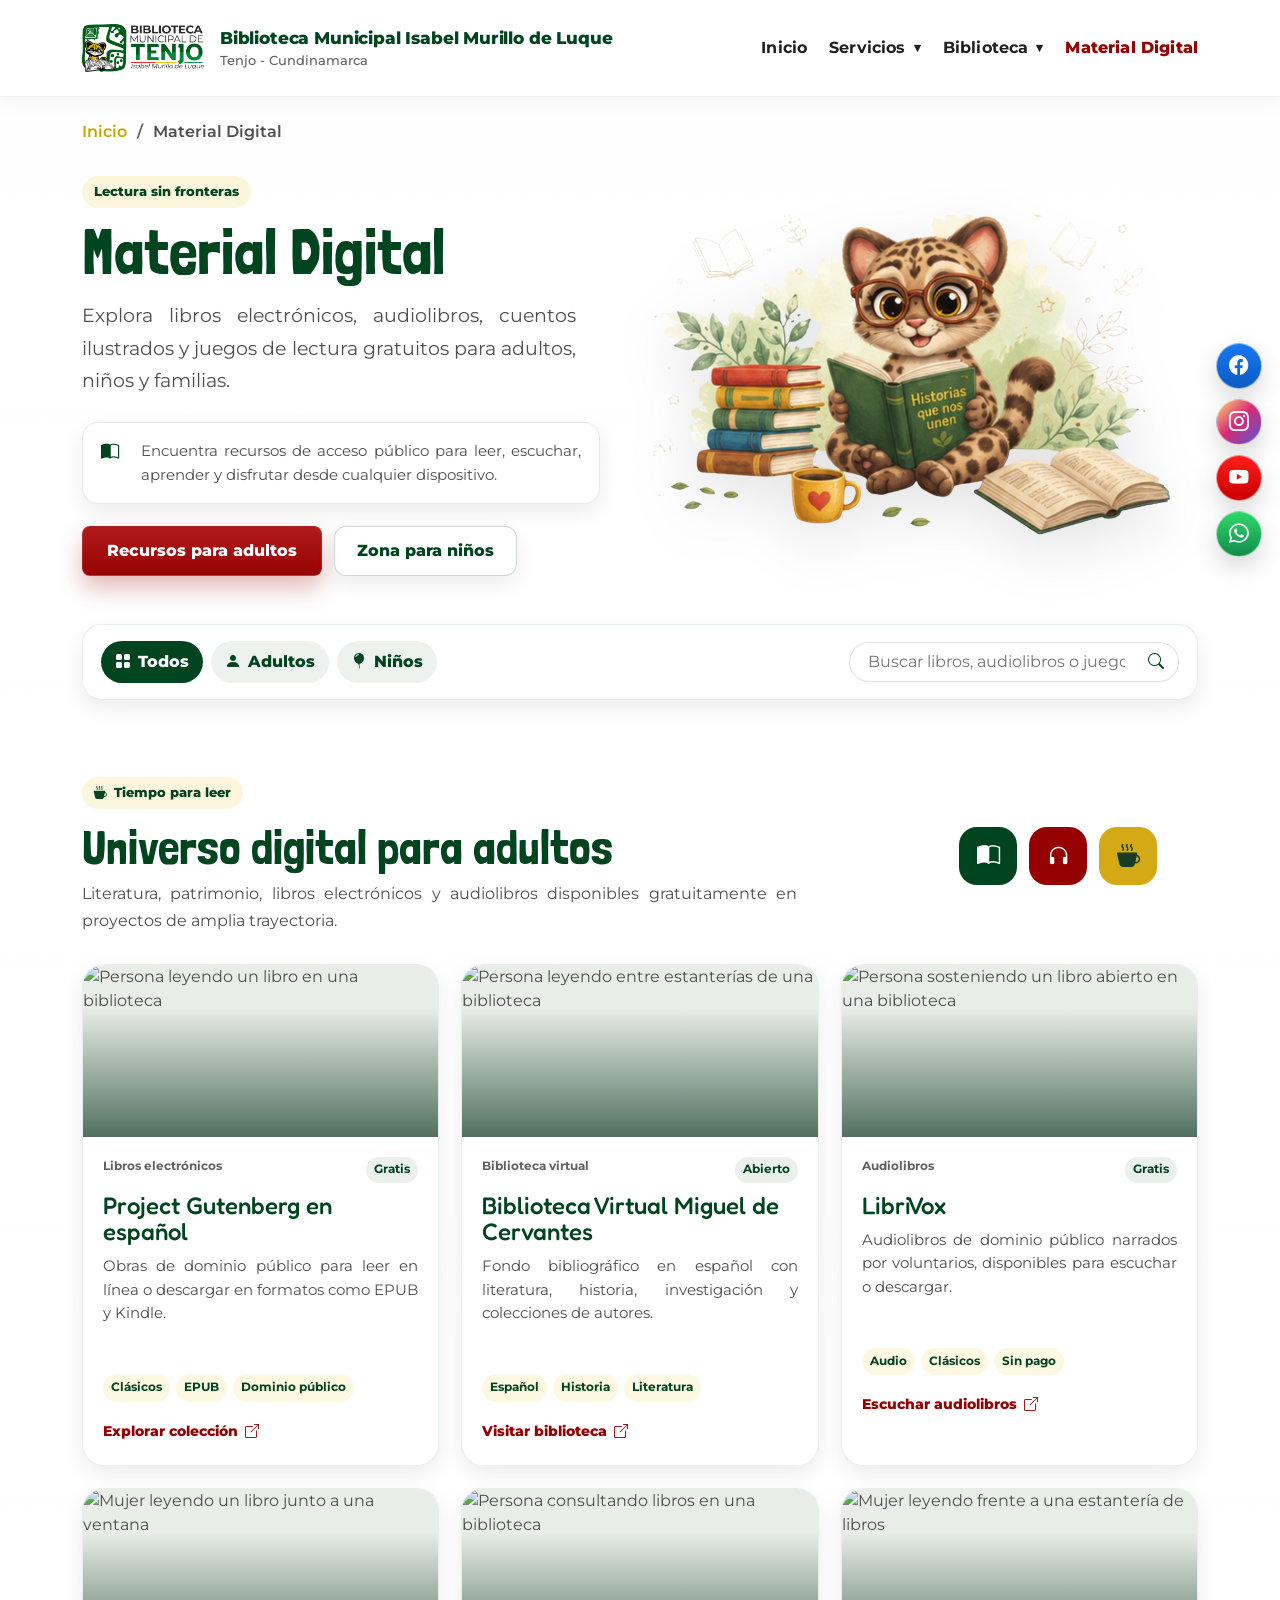
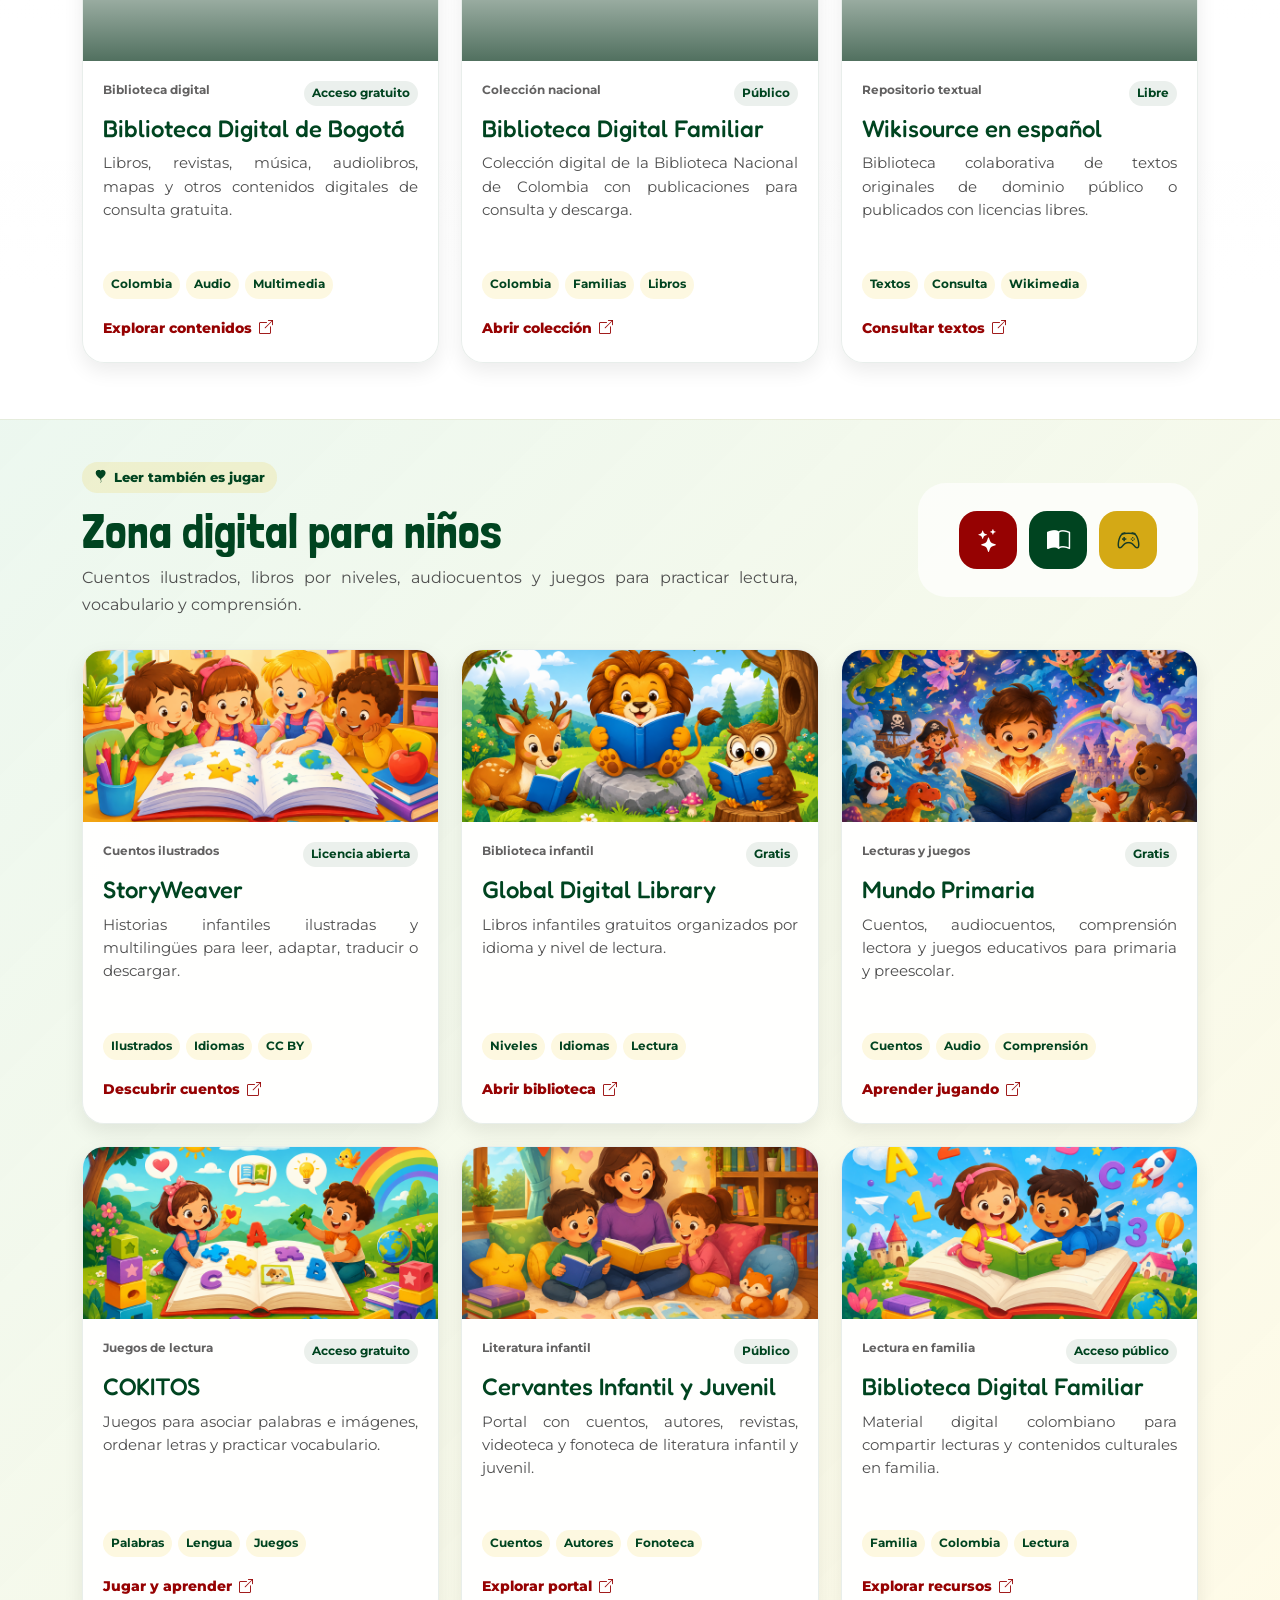
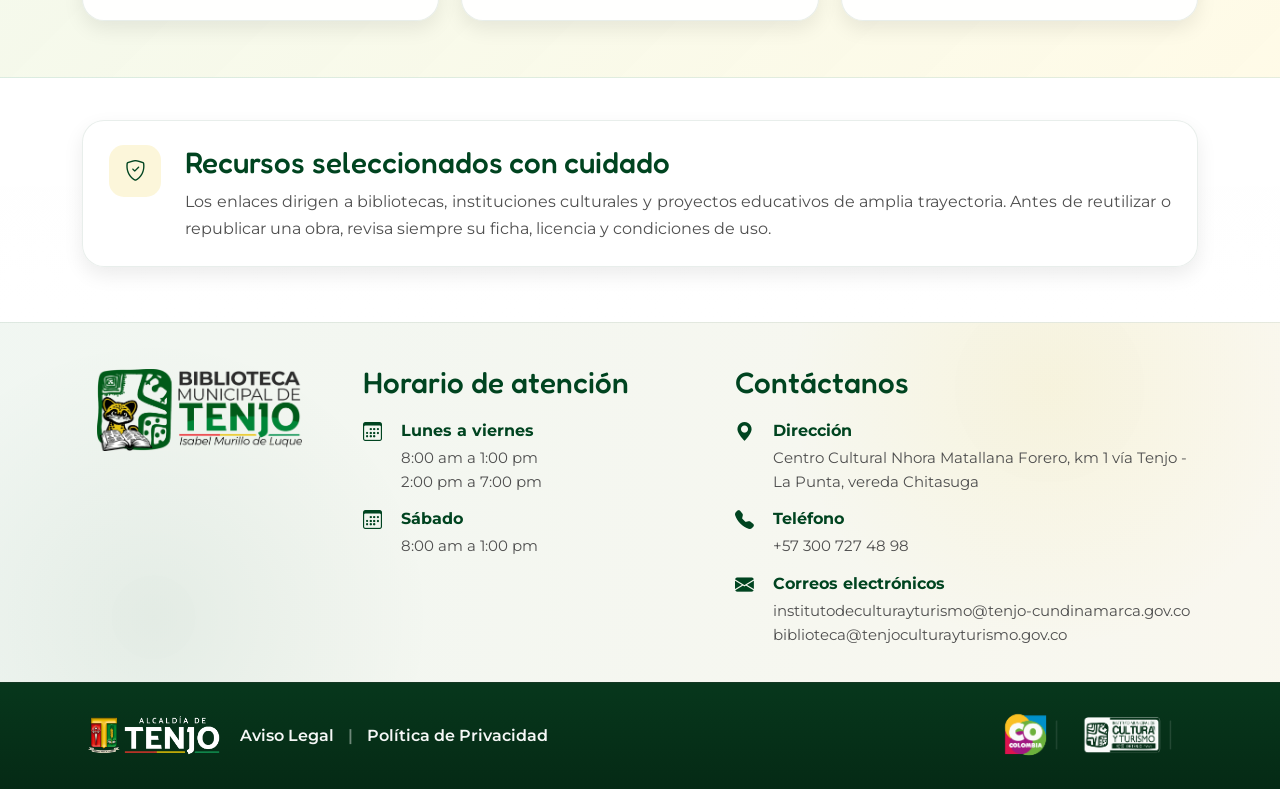
==== public/material-digital.html @ 783b3d20 "Primera version Biblioteca Tenjo" ====
<!DOCTYPE html>
<html lang="es">
<head>
  <meta charset="UTF-8">
  <meta name="viewport" content="width=device-width, initial-scale=1.0">
  <title>Material Digital | Biblioteca Pública Municipal</title>

  <link href="https://cdn.jsdelivr.net/npm/bootstrap@5.3.3/dist/css/bootstrap.min.css" rel="stylesheet">
  <link href="https://cdn.jsdelivr.net/npm/bootstrap-icons@1.11.3/font/bootstrap-icons.min.css" rel="stylesheet">

  <link rel="preconnect" href="https://fonts.googleapis.com">
  <link rel="preconnect" href="https://fonts.gstatic.com" crossorigin>
  <link href="https://fonts.googleapis.com/css2?family=Montserrat:wght@300;400;500;600;700;800&family=Fredoka:wght@400;500;600;700&family=Londrina+Solid:wght@300;400;900&display=swap" rel="stylesheet">

  <link href="assets/css/styles.css" rel="stylesheet">
  <link href="assets/css/material-digital.css" rel="stylesheet">
</head>

<body>

  <header class="header fixed-top">
    <div class="container nav-wrapper">

      <div class="logo">
        <img src="assets/img/logobiblio.png" alt="Biblioteca">

        <div class="logo-text">
          <strong>Biblioteca Municipal Isabel Murillo de Luque</strong>
          <span>Tenjo - Cundinamarca</span>
        </div>
      </div>

      <div class="menu-toggle" id="menu-toggle" aria-label="Abrir menú" role="button" tabindex="0">
        <span></span><span></span><span></span>
      </div>

      <nav class="nav-menu" id="nav-menu">
        <a href="index.html">Inicio</a>

        <div class="nav-item-dropdown">
          <button class="nav-dropdown-toggle" type="button" aria-expanded="false">
            Servicios <span class="nav-caret">▾</span>
          </button>

          <div class="nav-submenu">
            <a href="servicios.html">Servicios Básicos</a>
            <a href="actividades-transversales.html">Actividades Transversales</a>
            <a href="programas.html">Programas Bibliotecarios</a>
            <a href="eventos.html">Eventos</a>
            <a href="coworking.html">Solicitud Espacios</a>
            <a href="pqrs.html">PQRSDF</a>
          </div>
        </div>

        <div class="nav-item-dropdown">
          <button class="nav-dropdown-toggle" type="button" aria-expanded="false">
            Biblioteca <span class="nav-caret">▾</span>
          </button>

          <div class="nav-submenu">
            <a href="sedes.html">Sedes</a>
            <a href="documentacion.html">Documentación Pública</a>
            <a href="equipo.html">Equipo</a>
            <a href="contacto.html">Contacto</a>
          </div>
        </div>

        <a href="material-digital.html" class="active" aria-current="page">
          Material Digital
        </a>
      </nav>

    </div>
  </header>

  <aside class="social-floating" aria-label="Redes sociales de la Biblioteca">
    <a href="#" class="social-floating-link social-facebook" aria-label="Facebook"><i class="bi bi-facebook"></i></a>
    <a href="#" class="social-floating-link social-instagram" aria-label="Instagram"><i class="bi bi-instagram"></i></a>
    <a href="#" class="social-floating-link social-youtube" aria-label="YouTube"><i class="bi bi-youtube"></i></a>
    <a href="#" class="social-floating-link social-whatsapp" aria-label="WhatsApp"><i class="bi bi-whatsapp"></i></a>
  </aside>

  <main class="material-digital-page">

    <section class="material-hero">
      <div class="container">

        <div class="material-topbar">
          <div class="breadcrumb-custom">
            <a href="index.html">Inicio</a>
            <span>/</span>
            <span class="current">Material Digital</span>
          </div>
        </div>

        <div class="material-hero-grid">

          <div class="material-copy">
            <span class="material-kicker">Lectura sin fronteras</span>

            <h1>Material Digital</h1>

            <p>
              Explora libros electrónicos, audiolibros, cuentos ilustrados y
              juegos de lectura gratuitos para adultos, niños y familias.
            </p>

            <div class="material-alert-box">
              <i class="bi bi-book-half" aria-hidden="true"></i>

              <p>
                Encuentra recursos de acceso público para leer, escuchar,
                aprender y disfrutar desde cualquier dispositivo.
              </p>
            </div>

            <div class="material-actions">
              <button
                type="button"
                class="btn btn-main material-jump"
                data-target="adultos"
              >
                Recursos para adultos
              </button>

              <button
                type="button"
                class="btn material-btn-secondary material-jump"
                data-target="ninos"
              >
                Zona para niños
              </button>
            </div>
          </div>

          <div class="material-hero-visual">
            <img
              src="assets/img/activities/tigrilector.png"
              alt="Tigrillo lector explorando material digital"
            >
          </div>

        </div>

      </div>
    </section>

    <section class="material-explorer">
      <div class="container">

        <div class="material-explorer-box">

          <div class="material-tabs" role="tablist" aria-label="Filtrar recursos">
            <button type="button" class="material-tab active" data-filter="todos" aria-selected="true">
              <i class="bi bi-grid-fill"></i> Todos
            </button>

            <button type="button" class="material-tab" data-filter="adultos" aria-selected="false">
              <i class="bi bi-person-fill"></i> Adultos
            </button>

            <button type="button" class="material-tab" data-filter="ninos" aria-selected="false">
              <i class="bi bi-balloon-fill"></i> Niños
            </button>
          </div>

          <form class="material-search" id="materialSearchForm" role="search">
            <input
              type="search"
              id="materialSearchInput"
              placeholder="Buscar libros, audiolibros o juegos..."
              aria-label="Buscar material digital"
              autocomplete="off"
            >

            <button type="submit" aria-label="Buscar">
              <i class="bi bi-search"></i>
            </button>
          </form>

        </div>

      </div>
    </section>

    <section class="audience-section adults-section" id="adultos">
      <div class="container">

        <div class="audience-heading">
          <div>
            <span class="audience-kicker">
              <i class="bi bi-cup-hot-fill"></i> Tiempo para leer
            </span>

            <h2>Universo digital para adultos</h2>

            <p>
              Literatura, patrimonio, libros electrónicos y audiolibros
              disponibles gratuitamente en proyectos de amplia trayectoria.
            </p>
          </div>

          <div class="audience-art adult-art" aria-hidden="true">
            <i class="bi bi-book-half"></i>
            <i class="bi bi-headphones"></i>
            <i class="bi bi-cup-hot-fill"></i>
          </div>
        </div>

        <div class="material-grid">

          <article class="resource-card" data-audience="adultos" data-search="project gutenberg ebooks libros clásicos español epub kindle dominio público">
            <div class="resource-visual resource-photo">
              <img
                src="https://images.unsplash.com/photo-1681927819878-8911f99b4d45?auto=format&fit=crop&w=1200&q=80"
                alt="Persona leyendo un libro en una biblioteca"
                loading="lazy"
              >
              <span class="resource-visual-label">
                <i class="bi bi-book-half" aria-hidden="true"></i>
                eBooks
              </span>
            </div>
            <div class="resource-content">
              <div class="resource-topline"><span>Libros electrónicos</span><strong>Gratis</strong></div>
              <h3>Project Gutenberg en español</h3>
              <p>Obras de dominio público para leer en línea o descargar en formatos como EPUB y Kindle.</p>
              <div class="resource-tags"><span>Clásicos</span><span>EPUB</span><span>Dominio público</span></div>
              <a href="https://www.gutenberg.org/browse/languages/es" target="_blank" rel="noopener noreferrer">
                Explorar colección <i class="bi bi-box-arrow-up-right"></i>
              </a>
            </div>
          </article>

          <article class="resource-card" data-audience="adultos" data-search="cervantes virtual literatura historia ciencias autores español libros">
            <div class="resource-visual resource-photo">
              <img
                src="https://images.unsplash.com/photo-1700553440311-fe1e0cb8d6ee?auto=format&fit=crop&w=1200&q=80"
                alt="Persona leyendo entre estanterías de una biblioteca"
                loading="lazy"
              >
              <span class="resource-visual-label">
                <i class="bi bi-feather" aria-hidden="true"></i>
                Literatura
              </span>
            </div>
            <div class="resource-content">
              <div class="resource-topline"><span>Biblioteca virtual</span><strong>Abierto</strong></div>
              <h3>Biblioteca Virtual Miguel de Cervantes</h3>
              <p>Fondo bibliográfico en español con literatura, historia, investigación y colecciones de autores.</p>
              <div class="resource-tags"><span>Español</span><span>Historia</span><span>Literatura</span></div>
              <a href="https://www.cervantesvirtual.com/" target="_blank" rel="noopener noreferrer">
                Visitar biblioteca <i class="bi bi-box-arrow-up-right"></i>
              </a>
            </div>
          </article>

          <article class="resource-card" data-audience="adultos" data-search="librivox audiolibros español audio dominio público escuchar descargar">
            <div class="resource-visual resource-photo">
              <img
                src="https://images.pexels.com/photos/9158359/pexels-photo-9158359.jpeg?auto=compress&cs=tinysrgb&w=1200"
                alt="Persona sosteniendo un libro abierto en una biblioteca"
                loading="lazy"
              >
              <span class="resource-visual-label">
                <i class="bi bi-headphones" aria-hidden="true"></i>
                Audio
              </span>
            </div>
            <div class="resource-content">
              <div class="resource-topline"><span>Audiolibros</span><strong>Gratis</strong></div>
              <h3>LibriVox</h3>
              <p>Audiolibros de dominio público narrados por voluntarios, disponibles para escuchar o descargar.</p>
              <div class="resource-tags"><span>Audio</span><span>Clásicos</span><span>Sin pago</span></div>
              <a href="https://librivox.org/search?primary_key=5&search_category=language&search_page=1&search_form=get_results" target="_blank" rel="noopener noreferrer">
                Escuchar audiolibros <i class="bi bi-box-arrow-up-right"></i>
              </a>
            </div>
          </article>

          <article class="resource-card" data-audience="adultos" data-search="biblioteca digital bogotá libros audiolibros ebooks revistas mapas música">
            <div class="resource-visual resource-photo">
              <img
                src="https://images.unsplash.com/photo-1725582203184-ea6fe4d9cac4?auto=format&fit=crop&w=1200&q=80"
                alt="Mujer leyendo un libro junto a una ventana"
                loading="lazy"
              >
              <span class="resource-visual-label">
                <i class="bi bi-buildings-fill" aria-hidden="true"></i>
                Colombia
              </span>
            </div>
            <div class="resource-content">
              <div class="resource-topline"><span>Biblioteca digital</span><strong>Acceso gratuito</strong></div>
              <h3>Biblioteca Digital de Bogotá</h3>
              <p>Libros, revistas, música, audiolibros, mapas y otros contenidos digitales de consulta gratuita.</p>
              <div class="resource-tags"><span>Colombia</span><span>Audio</span><span>Multimedia</span></div>
              <a href="https://www.bibliotecadigitaldebogota.gov.co/" target="_blank" rel="noopener noreferrer">
                Explorar contenidos <i class="bi bi-box-arrow-up-right"></i>
              </a>
            </div>
          </article>

          <article class="resource-card" data-audience="adultos" data-search="biblioteca nacional colombia digital familiar patrimonio libros públicos">
            <div class="resource-visual resource-photo">
              <img
                src="https://images.unsplash.com/photo-1676145643395-2491f9727638?auto=format&fit=crop&w=1200&q=80"
                alt="Persona consultando libros en una biblioteca"
                loading="lazy"
              >
              <span class="resource-visual-label">
                <i class="bi bi-map-fill" aria-hidden="true"></i>
                Patrimonio
              </span>
            </div>
            <div class="resource-content">
              <div class="resource-topline"><span>Colección nacional</span><strong>Público</strong></div>
              <h3>Biblioteca Digital Familiar</h3>
              <p>Colección digital de la Biblioteca Nacional de Colombia con publicaciones para consulta y descarga.</p>
              <div class="resource-tags"><span>Colombia</span><span>Familias</span><span>Libros</span></div>
              <a href="https://www.bibliotecanacional.gov.co/es-co/colecciones/biblioteca-digital/bdf" target="_blank" rel="noopener noreferrer">
                Abrir colección <i class="bi bi-box-arrow-up-right"></i>
              </a>
            </div>
          </article>

          <article class="resource-card" data-audience="adultos" data-search="wikisource textos obras originales dominio público licencia libre español">
            <div class="resource-visual resource-photo">
              <img
                src="https://images.unsplash.com/photo-1721918316080-a328a8e2eafd?auto=format&fit=crop&w=1200&q=80"
                alt="Mujer leyendo frente a una estantería de libros"
                loading="lazy"
              >
              <span class="resource-visual-label">
                <i class="bi bi-file-earmark-text-fill" aria-hidden="true"></i>
                Textos libres
              </span>
            </div>
            <div class="resource-content">
              <div class="resource-topline"><span>Repositorio textual</span><strong>Libre</strong></div>
              <h3>Wikisource en español</h3>
              <p>Biblioteca colaborativa de textos originales de dominio público o publicados con licencias libres.</p>
              <div class="resource-tags"><span>Textos</span><span>Consulta</span><span>Wikimedia</span></div>
              <a href="https://es.wikisource.org/wiki/Portada" target="_blank" rel="noopener noreferrer">
                Consultar textos <i class="bi bi-box-arrow-up-right"></i>
              </a>
            </div>
          </article>

        </div>
      </div>
    </section>

    <section class="audience-section kids-section" id="ninos">
      <div class="container">

        <div class="audience-heading kids-heading">
          <div>
            <span class="audience-kicker">
              <i class="bi bi-balloon-heart-fill"></i> Leer también es jugar
            </span>

            <h2>Zona digital para niños</h2>

            <p>
              Cuentos ilustrados, libros por niveles, audiocuentos y juegos para
              practicar lectura, vocabulario y comprensión.
            </p>
          </div>

          <div class="audience-art kids-art" aria-hidden="true">
            <i class="bi bi-stars"></i>
            <i class="bi bi-book-half"></i>
            <i class="bi bi-controller"></i>
          </div>
        </div>

        <div class="material-grid">

          <article class="resource-card" data-audience="ninos" data-search="storyweaver cuentos infantiles ilustrados español multilingüe descargar creative commons">
            <div class="resource-visual resource-photo-kids">
              <img
                src="assets/img/boys/boys1.png"
                alt="Niños explorando cuentos ilustrados"
                loading="lazy"
              >
            </div>
            <div class="resource-content">
              <div class="resource-topline"><span>Cuentos ilustrados</span><strong>Licencia abierta</strong></div>
              <h3>StoryWeaver</h3>
              <p>Historias infantiles ilustradas y multilingües para leer, adaptar, traducir o descargar.</p>
              <div class="resource-tags"><span>Ilustrados</span><span>Idiomas</span><span>CC BY</span></div>
              <a href="https://storyweaver.org.in/en/open-content" target="_blank" rel="noopener noreferrer">
                Descubrir cuentos <i class="bi bi-box-arrow-up-right"></i>
              </a>
            </div>
          </article>

          <article class="resource-card" data-audience="ninos" data-search="global digital library libros niños español niveles lectura gratis">
            <div class="resource-visual resource-photo-kids">
              <img
                src="assets/img/boys/boys2.png"
                alt="Niños leyendo y aprendiendo juntos"
                loading="lazy"
              >
            </div>
            <div class="resource-content">
              <div class="resource-topline"><span>Biblioteca infantil</span><strong>Gratis</strong></div>
              <h3>Global Digital Library</h3>
              <p>Libros infantiles gratuitos organizados por idioma y nivel de lectura.</p>
              <div class="resource-tags"><span>Niveles</span><span>Idiomas</span><span>Lectura</span></div>
              <a href="https://digitallibrary.io/" target="_blank" rel="noopener noreferrer">
                Abrir biblioteca <i class="bi bi-box-arrow-up-right"></i>
              </a>
            </div>
          </article>

          <article class="resource-card" data-audience="ninos" data-search="mundo primaria cuentos audiocuentos comprensión lectora juegos educativos">
            <div class="resource-visual resource-photo-kids">
              <img
                src="assets/img/boys/boys3.png"
                alt="Animales lectores en una escena infantil"
                loading="lazy"
              >
            </div>
            <div class="resource-content">
              <div class="resource-topline"><span>Lecturas y juegos</span><strong>Gratis</strong></div>
              <h3>Mundo Primaria</h3>
              <p>Cuentos, audiocuentos, comprensión lectora y juegos educativos para primaria y preescolar.</p>
              <div class="resource-tags"><span>Cuentos</span><span>Audio</span><span>Comprensión</span></div>
              <a href="https://www.mundoprimaria.com/" target="_blank" rel="noopener noreferrer">
                Aprender jugando <i class="bi bi-box-arrow-up-right"></i>
              </a>
            </div>
          </article>

          <article class="resource-card" data-audience="ninos" data-search="cokitos juegos lectura palabras letras vocabulario comprensión español">
            <div class="resource-visual resource-photo-kids">
              <img
                src="assets/img/boys/boys4.png"
                alt="Personajes de fantasía inspirados en la lectura"
                loading="lazy"
              >
            </div>
            <div class="resource-content">
              <div class="resource-topline"><span>Juegos de lectura</span><strong>Acceso gratuito</strong></div>
              <h3>COKITOS</h3>
              <p>Juegos para asociar palabras e imágenes, ordenar letras y practicar vocabulario.</p>
              <div class="resource-tags"><span>Palabras</span><span>Lengua</span><span>Juegos</span></div>
              <a href="https://www.cokitos.com/tag/juegos-de-lectura/" target="_blank" rel="noopener noreferrer">
                Jugar y aprender <i class="bi bi-box-arrow-up-right"></i>
              </a>
            </div>
          </article>

          <article class="resource-card" data-audience="ninos" data-search="cervantes infantil juvenil cuentos autores revistas videoteca fonoteca">
            <div class="resource-visual resource-photo-kids">
              <img
                src="assets/img/boys/boys5.png"
                alt="Niños aprendiendo con libros y juegos"
                loading="lazy"
              >
            </div>
            <div class="resource-content">
              <div class="resource-topline"><span>Literatura infantil</span><strong>Público</strong></div>
              <h3>Cervantes Infantil y Juvenil</h3>
              <p>Portal con cuentos, autores, revistas, videoteca y fonoteca de literatura infantil y juvenil.</p>
              <div class="resource-tags"><span>Cuentos</span><span>Autores</span><span>Fonoteca</span></div>
              <a href="https://www.cervantesvirtual.com/portales/biblioteca_literatura_infantil_juvenil/" target="_blank" rel="noopener noreferrer">
                Explorar portal <i class="bi bi-box-arrow-up-right"></i>
              </a>
            </div>
          </article>

          <article class="resource-card" data-audience="ninos" data-search="biblioteca nacional colombia digital familiar niños cuentos libros">
            <div class="resource-visual resource-photo-kids">
              <img
                src="assets/img/boys/boys6.png"
                alt="Familia compartiendo una lectura"
                loading="lazy"
              >
            </div>
            <div class="resource-content">
              <div class="resource-topline"><span>Lectura en familia</span><strong>Acceso público</strong></div>
              <h3>Biblioteca Digital Familiar</h3>
              <p>Material digital colombiano para compartir lecturas y contenidos culturales en familia.</p>
              <div class="resource-tags"><span>Familia</span><span>Colombia</span><span>Lectura</span></div>
              <a href="https://www.bibliotecanacional.gov.co/es-co/colecciones/biblioteca-digital/bdf" target="_blank" rel="noopener noreferrer">
                Explorar recursos <i class="bi bi-box-arrow-up-right"></i>
              </a>
            </div>
          </article>

        </div>
      </div>
    </section>

    <section class="material-empty-section">
      <div class="container">
        <div id="materialEmpty" class="material-empty" hidden aria-live="polite">
          <i class="bi bi-search-heart"></i>
          <h2>No encontramos ese recurso</h2>
          <p>Prueba con palabras como “cuento”, “audiolibro”, “juego”, “Colombia” o “clásicos”.</p>
        </div>
      </div>
    </section>

    <section class="material-note">
      <div class="container">
        <div class="material-note-box">
          <span class="material-note-icon"><i class="bi bi-shield-check"></i></span>

          <div>
            <h2>Recursos seleccionados con cuidado</h2>

            <p>
              Los enlaces dirigen a bibliotecas, instituciones culturales y
              proyectos educativos de amplia trayectoria. Antes de reutilizar o
              republicar una obra, revisa siempre su ficha, licencia y
              condiciones de uso.
            </p>
          </div>
        </div>
      </div>
    </section>

  </main>

  <section class="footer-recursos footer-recursos-interno">
    <div class="container">
      <div class="footer-wrapper footer-wrapper-simple">

        <div class="footer-col-block footer-brand-block">
          <img src="assets/img/logobiblio.png" alt="Biblioteca" class="footer-biblio-logo">
        </div>

        <div class="footer-col-block footer-info-block">
          <h4>Horario de atención</h4>

          <div class="footer-info-list">
            <div class="footer-info-item">
              <span class="footer-info-icon"><i class="bi bi-calendar3"></i></span>
              <div class="footer-info-content">
                <strong>Lunes a viernes</strong>
                <p>8:00 am a 1:00 pm</p>
                <p>2:00 pm a 7:00 pm</p>
              </div>
            </div>

            <div class="footer-info-item">
              <span class="footer-info-icon"><i class="bi bi-calendar3"></i></span>
              <div class="footer-info-content">
                <strong>Sábado</strong>
                <p>8:00 am a 1:00 pm</p>
              </div>
            </div>
          </div>
        </div>

        <div class="footer-col-block footer-info-block">
          <h4>Contáctanos</h4>

          <div class="footer-info-list">
            <div class="footer-info-item">
              <span class="footer-info-icon"><i class="bi bi-geo-alt-fill"></i></span>
              <div class="footer-info-content">
                <strong>Dirección</strong>
                <p>Centro Cultural Nhora Matallana Forero, km 1 vía Tenjo - La Punta, vereda Chitasuga</p>
              </div>
            </div>

            <div class="footer-info-item">
              <span class="footer-info-icon"><i class="bi bi-telephone-fill"></i></span>
              <div class="footer-info-content">
                <strong>Teléfono</strong>
                <a href="tel:+573007274898">+57 300 727 48 98</a>
              </div>
            </div>

            <div class="footer-info-item">
              <span class="footer-info-icon"><i class="bi bi-envelope-fill"></i></span>
              <div class="footer-info-content">
                <strong>Correos electrónicos</strong>
                <a href="mailto:institutodeculturayturismo@tenjo-cundinamarca.gov.co">institutodeculturayturismo@tenjo-cundinamarca.gov.co</a>
                <a href="mailto:biblioteca@tenjoculturayturismo.gov.co">biblioteca@tenjoculturayturismo.gov.co</a>
              </div>
            </div>
          </div>
        </div>

      </div>
    </div>
  </section>

  <footer class="footer-bottom">
    <div class="footer-band">
      <div class="container footer-bottom-content">

        <div class="footer-left">
          <img src="assets/img/logotenjo.png" alt="Escudo institucional" class="footer-shield">

          <p>
            <a href="#">Aviso Legal</a>
            <span>|</span>
            <a href="#">Política de Privacidad</a>
          </p>
        </div>

        <div class="footer-right">
          <img src="assets/img/co.png" alt="Marca Colombia" class="footer-logos">
          <img src="assets/img/culturablanco.png" alt="Logos institucionales" class="footer-logos">
        </div>

      </div>
    </div>
  </footer>

  <script src="https://cdn.jsdelivr.net/npm/bootstrap@5.3.3/dist/js/bootstrap.bundle.min.js"></script>
  <script src="assets/js/script.js"></script>
  <script src="assets/js/material-digital.js"></script>
</body>
</html>
---- public/assets/css/styles.css ----
/* =========================================================
   SISTEMA VISUAL PÚBLICO - BIBLIOTECA MUNICIPAL
   Variables globales, componentes compartidos y estilos del Home.
   ========================================================= */

/* =========================
   TIPOGRAFÍAS
   ========================= */
@import url('https://fonts.googleapis.com/css2?family=Montserrat:wght@300;400;500;600;700;800&family=Fredoka:wght@400;500;600;700&family=Londrina+Solid:wght@300;400;900&display=swap');

/* =========================
   VARIABLES
   ========================= */
:root {
  --color-primary: #004420;
  --color-primary-dark: #002f16;

  --color-secondary: #960202;
  --color-secondary-dark: #760101;
  --color-secondary-soft: #b21b1b;

  --color-accent: #EAC108;
  --color-accent-dark: #c9a400;
  --color-accent-soft: #f3d64b;

  --color-neutral-0: #ffffff;
  --color-neutral-100: #F2F2F2;
  --color-neutral-600: #626161;
  --color-neutral-700: #4f4f4f;
  --color-neutral-900: #1f1f1f;

  --font-body: 'Montserrat', sans-serif;
  --font-heading: 'Londrina Solid', 'Montserrat', sans-serif;
  --font-ui: 'Montserrat', sans-serif;
  --font-accent: 'Fredoka', 'Montserrat', sans-serif;

  --radius-sm: 8px;

  --shadow-sm: 0 8px 20px rgba(0, 0, 0, 0.08);
  --shadow-md: 0 14px 30px rgba(0, 0, 0, 0.12);

  --transition-fast: 0.25s ease;
  --transition-base: 0.35s ease;
}

/* =========================
   BASE
   ========================= */
html {
  scroll-behavior: smooth;
}

body {
  font-family: var(--font-body);
  font-size: 16px;
  font-weight: 400;
  color: var(--color-neutral-700);
  background: linear-gradient(180deg, rgba(242, 242, 242, 0.9) 0%, rgba(255, 255, 255, 1) 240px);
  margin: 0;
  -webkit-font-smoothing: antialiased;
  text-rendering: optimizeLegibility;
}

img {
  max-width: 100%;
  display: block;
}

a,
button,
.btn {
  transition:
    background-color var(--transition-fast),
    color var(--transition-fast),
    border-color var(--transition-fast),
    box-shadow var(--transition-fast),
    transform var(--transition-fast),
    opacity var(--transition-fast);
}

h1, h2, h3, h4, h5, h6 {
  margin-top: 0;
}

p {
  line-height: 1.65;
}

a:focus-visible,
button:focus-visible,
.btn:focus-visible,
.menu-toggle:focus-visible,
.nav-dropdown-toggle:focus-visible {
  outline: 3px solid rgba(234, 193, 8, 0.35);
  outline-offset: 3px;
  border-radius: var(--radius-sm);
}

/* =========================
   HEADER / NAVBAR
   ========================= */
.header {
  background: var(--color-neutral-0);
  border-bottom: 1px solid rgba(0, 68, 32, 0.08);
  box-shadow: 0 6px 20px rgba(0, 0, 0, 0.04);
  padding: 12px 0;
  z-index: 999;
}

.nav-wrapper {
  position: relative;
  display: flex;
  justify-content: space-between;
  align-items: center;
  min-height: 64px;
}

/* LOGO */
.logo {
  display: flex;
  align-items: center;
  gap: 14px;
}

.logo img {
  width: 74px;
  height: auto;
}

.logo-text {
  display: flex;
  flex-direction: column;
  line-height: 1.08;
}

.logo-text strong {
  font-family: var(--font-ui);
  font-size: 1.04rem;
  font-weight: 800;
  color: var(--color-primary);
  margin: 0;
  letter-spacing: -0.01em;
}

.logo-text span {
  font-family: var(--font-ui);
  font-size: 0.84rem;
  font-weight: 500;
  color: var(--color-neutral-600);
  margin-top: 4px;
}

/* MENÚ */
.nav-menu {
  display: flex;
  align-items: center;
  gap: 24px;
}

.nav-menu > a,
.nav-dropdown-toggle {
  text-decoration: none;
  color: var(--color-neutral-900);
  font-family: var(--font-ui);
  font-weight: 700;
  font-size: 0.98rem;
  letter-spacing: 0.01em;
  padding: 6px 0;
  background: transparent;
  border: none;
  border-radius: 0;
  transition:
    color var(--transition-fast),
    opacity var(--transition-fast),
    transform var(--transition-fast);
}

.nav-menu > a:hover,
.nav-dropdown-toggle:hover {
  color: var(--color-primary);
  opacity: 0.82;
}

.nav-menu > a:active,
.nav-dropdown-toggle:active {
  transform: translateY(1px);
  opacity: 0.9;
}

.nav-menu > a.active,
.nav-menu > a[aria-current="page"] {
  color: var(--color-secondary);
  font-weight: 800;
}

/* DROPDOWNS */
.nav-item-dropdown {
  position: relative;
  display: flex;
  align-items: center;
}

.nav-item-dropdown::after {
  content: "";
  position: absolute;
  top: 100%;
  left: 0;
  width: 100%;
  height: 18px;
}

.nav-dropdown-toggle {
  display: inline-flex;
  align-items: center;
  gap: 8px;
  cursor: pointer;
}

.nav-caret {
  font-size: 0.8rem;
  line-height: 1;
  transition: transform var(--transition-fast);
}

.nav-item-dropdown:hover .nav-caret,
.nav-item-dropdown.is-open .nav-caret {
  transform: rotate(180deg);
}

.nav-submenu {
  position: absolute;
  top: 100%;
  left: 0;
  min-width: 240px;
  background: rgba(255,255,255,0.98);
  border: 1px solid rgba(0, 68, 32, 0.08);
  border-radius: 16px;
  box-shadow: 0 18px 34px rgba(0,0,0,0.10);
  padding: 14px 10px 10px;
  display: flex;
  flex-direction: column;
  gap: 2px;
  opacity: 0;
  visibility: hidden;
  pointer-events: none;
  transform: translateY(8px);
  transition:
    opacity var(--transition-fast),
    transform var(--transition-fast),
    visibility var(--transition-fast);
  z-index: 1001;
}

.nav-submenu a {
  text-decoration: none;
  color: var(--color-neutral-700);
  font-family: var(--font-ui);
  font-size: 0.95rem;
  font-weight: 600;
  padding: 10px 12px;
  border-radius: 10px;
  transition: background-color var(--transition-fast), color var(--transition-fast);
}

.nav-submenu a:hover,
.nav-submenu a:focus-visible,
.nav-submenu a.active,
.nav-submenu a[aria-current="page"] {
  background: rgba(0, 68, 32, 0.06);
  color: var(--color-primary);
}

.nav-item-dropdown:hover .nav-submenu,
.nav-item-dropdown.is-open .nav-submenu {
  opacity: 1;
  visibility: visible;
  pointer-events: auto;
  transform: translateY(0);
}

/* MENÚ HAMBURGUESA */
.menu-toggle {
  display: none;
  flex-direction: column;
  cursor: pointer;
  width: 44px;
  height: 44px;
  border-radius: 10px;
  align-items: center;
  justify-content: center;
  background: transparent;
  border: 1px solid rgba(0, 68, 32, 0.10);
}

.menu-toggle span {
  width: 22px;
  height: 2px;
  background: var(--color-primary);
  margin: 3px 0;
  border-radius: 999px;
  transition: 0.3s ease;
}

/* =========================
   HERO
   ========================= */
.hero {
  margin-top: 82px;
}

.hero-slide {
  height: 640px;
  background-size: cover;
  background-position: center;
  position: relative;
  display: flex;
  align-items: center;
}

.overlay-gradient {
  position: absolute;
  inset: 0;
  background:
    linear-gradient(
      90deg,
      rgba(0, 68, 32, 0.86) 0%,
      rgba(0, 68, 32, 0.72) 28%,
      rgba(150, 2, 2, 0.55) 58%,
      rgba(0, 0, 0, 0.20) 82%,
      rgba(0, 0, 0, 0.05) 100%
    );
}

.hero-content {
  position: relative;
  z-index: 2;
  max-width: 700px;
  text-align: left;
  margin-left: 0;
  padding-left: 100px;
}

.hero h1 {
  font-family: var(--font-heading);
  font-size: 4.1rem;
  line-height: 0.95;
  letter-spacing: 0.01em;
  color: var(--color-neutral-0);
  margin-bottom: 18px;
  text-shadow: 0 8px 18px rgba(0, 0, 0, 0.22);
}

.hero p {
  font-family: var(--font-body);
  font-size: 1.1rem;
  font-weight: 500;
  color: rgba(255, 255, 255, 0.94);
  margin-bottom: 28px;
  max-width: 56ch;
}

.buttons {
  display: flex;
  gap: 12px;
  flex-wrap: wrap;
}

/* =========================
   BOTONES
   ========================= */
.btn-main,
.btn-acceso,
.btn-light-custom {
  border-radius: var(--radius-sm);
  font-family: var(--font-ui);
  font-weight: 800;
  text-decoration: none;
  display: inline-flex;
  align-items: center;
  justify-content: center;
}

.btn-main {
  background: linear-gradient(180deg, var(--color-secondary-soft) 0%, var(--color-secondary) 100%);
  color: var(--color-neutral-0);
  padding: 12px 24px;
  border: 1px solid rgba(255, 255, 255, 0.12);
  box-shadow: 0 12px 24px rgba(150, 2, 2, 0.28);
}

.btn-main:hover,
.btn-main:focus-visible {
  background: linear-gradient(180deg, #bc1111 0%, var(--color-secondary-dark) 100%);
  color: var(--color-neutral-0);
  transform: translateY(-2px);
  box-shadow: 0 16px 28px rgba(150, 2, 2, 0.35);
}

.btn-light-custom {
  background: var(--color-neutral-0);
  color: var(--color-primary);
  padding: 12px 24px;
  border: 1px solid rgba(255, 255, 255, 0.55);
  box-shadow: var(--shadow-sm);
}

.btn-light-custom:hover,
.btn-light-custom:focus-visible {
  background: var(--color-neutral-100);
  color: var(--color-secondary);
  transform: translateY(-2px);
}

.btn-acceso {
  margin-top: 10px;
  background: linear-gradient(180deg, var(--color-accent-soft) 0%, var(--color-accent) 100%);
  color: var(--color-primary-dark);
  padding: 14px 35px;
  border: none;
  box-shadow: 0 12px 24px rgba(234, 193, 8, 0.25);
}

.btn-acceso:hover,
.btn-acceso:focus-visible {
  background: linear-gradient(180deg, #f6dc59 0%, var(--color-accent-dark) 100%);
  color: var(--color-primary-dark);
  transform: translateY(-2px);
  box-shadow: 0 16px 28px rgba(234, 193, 8, 0.34);
}

/* =========================
   FEATURES - REDISEÑO RECTANGULAR PREMIUM
   ========================= */
.features {
  position: relative;
  z-index: 5;
  margin-top: -68px;
  padding-bottom: 20px;
}

.features .row {
  row-gap: 26px;
}

.card-feature {
  position: relative;
  height: 100%;
  min-height: 215px;
  padding: 18px 24px 18px;
  border-radius: 22px;
  background:
    linear-gradient(180deg, rgba(255,255,255,0.98) 0%, rgba(248,248,246,0.95) 100%);
  border: 1px solid rgba(0, 68, 32, 0.08);
  box-shadow:
    0 16px 34px rgba(0, 0, 0, 0.07),
    0 5px 14px rgba(0, 68, 32, 0.04);
  text-align: center;
  overflow: hidden;
  display: flex;
  flex-direction: column;
  align-items: center;
  justify-content: flex-start;
  transition:
    transform 0.35s ease,
    box-shadow 0.35s ease,
    border-color 0.35s ease,
    background 0.35s ease;
  animation: featureFadeUp 0.7s ease both;
}

.features .col-md-4:nth-child(1) .card-feature {
  animation-delay: 0.08s;
}

.features .col-md-4:nth-child(2) .card-feature {
  animation-delay: 0.18s;
}

.features .col-md-4:nth-child(3) .card-feature {
  animation-delay: 0.28s;
}

.card-feature::before {
  content: "";
  position: absolute;
  top: 0;
  left: 0;
  width: 100%;
  height: 4px;
  background: linear-gradient(
    90deg,
    var(--color-primary) 0%,
    var(--color-accent) 55%,
    var(--color-secondary) 100%
  );
  opacity: 0.95;
}

.card-feature::after {
  content: "";
  position: absolute;
  top: -55px;
  right: -40px;
  width: 150px;
  height: 150px;
  border-radius: 50%;
  background: radial-gradient(circle, rgba(234,193,8,0.10) 0%, rgba(234,193,8,0) 72%);
  pointer-events: none;
}

.card-feature:hover {
  transform: translateY(-9px);
  border-color: rgba(0, 68, 32, 0.14);
  box-shadow:
    0 24px 44px rgba(0, 0, 0, 0.10),
    0 10px 22px rgba(0, 68, 32, 0.08);
}

/* contenedor visual del icono */
.icon-feature {
  position: relative;
  width: 138px;
  height: 78px;
  margin: 2px auto 12px;
  display: flex;
  align-items: center;
  justify-content: center;
  border-radius: 22px;
  background:
    linear-gradient(180deg, rgba(255,255,255,0.96) 0%, rgba(244,244,242,0.90) 100%);
  border: 1px solid rgba(0, 68, 32, 0.08);
  box-shadow:
    inset 0 1px 0 rgba(255,255,255,0.8),
    0 10px 22px rgba(0,0,0,0.05);
  transition:
    transform 0.35s ease,
    box-shadow 0.35s ease,
    border-color 0.35s ease;
  z-index: 1;
}

.icon-feature::before {
  content: "";
  position: absolute;
  inset: 8px;
  border-radius: 16px;
  background: linear-gradient(180deg, rgba(234,193,8,0.05), rgba(0,68,32,0.02));
  z-index: 0;
}

.card-feature:hover .icon-feature {
  transform: translateY(-4px) scale(1.03);
  border-color: rgba(234, 193, 8, 0.25);
  box-shadow:
    inset 0 1px 0 rgba(255,255,255,0.85),
    0 14px 28px rgba(0,0,0,0.08);
}

.icon-feature img {
  position: relative;
  z-index: 1;
  width: auto;
  height: auto;
  object-fit: contain;
  display: block;
  transition: transform 0.35s ease;
}

.card-feature:hover .icon-feature img {
  transform: scale(1.04);
}

.icon-koha img {
  max-width: 112px;
  max-height: 50px;
}

.icon-llave img {
  max-width: 118px;
  max-height: 54px;
}

.icon-services img {
  max-width: 60px;
  max-height: 60px;
}

.card-feature h5 {
  position: relative;
  z-index: 1;
  font-family: var(--font-accent);
  font-size: 1.38rem;
  font-weight: 700;
  color: var(--color-primary);
  margin-bottom: 8px;
  line-height: 1.08;
  min-height: 30px;
  display: flex;
  align-items: center;
  justify-content: center;
  transition: color 0.3s ease, transform 0.3s ease;
}

.card-feature:hover h5 {
  color: var(--color-primary-dark);
  transform: translateY(-1px);
}

.card-feature p {
  position: relative;
  z-index: 1;
  margin: 0;
  font-size: 0.98rem;
  line-height: 1.5;
  color: var(--color-neutral-700);
  max-width: 24ch;
  min-height: 44px;
  display: flex;
  align-items: flex-start;
  justify-content: center;
  text-align: center;
}

@keyframes featureFadeUp {
  from {
    opacity: 0;
    transform: translateY(24px);
  }
  to {
    opacity: 1;
    transform: translateY(0);
  }
}

/* =========================
   BLOQUES INFORMATIVOS HOME
   ========================= */
.home-info {
  margin-top: 30px;
  margin-bottom: 20px;
}

.info-split {
  display: grid;
  grid-template-columns: 1.05fr 0.95fr;
  gap: 28px;
  align-items: center;
}

.info-split.reverse {
  grid-template-columns: 0.95fr 1.05fr;
}

.info-media {
  border-radius: 22px;
  overflow: hidden;
  box-shadow: var(--shadow-md);
  border: 1px solid rgba(0, 68, 32, 0.08);
  background: #fff;
}

.info-media img {
  width: 100%;
  height: 390px;
  object-fit: cover;
}

.info-media-tall img {
  height: 430px;
}

.info-content {
  padding: 8px 6px;
}

.section-kicker {
  display: inline-block;
  margin-bottom: 12px;
  padding: 6px 12px;
  border-radius: 999px;
  background: rgba(234, 193, 8, 0.14);
  color: var(--color-primary);
  font-size: 0.88rem;
  font-weight: 700;
  font-family: var(--font-ui);
}

.info-content h2 {
  font-family: var(--font-heading);
  font-size: 3rem;
  line-height: 0.95;
  color: var(--color-primary);
  margin-bottom: 16px;
}

.info-content p {
  color: var(--color-neutral-700);
  font-size: 1rem;
  margin-bottom: 14px;
}

.info-highlights {
  display: flex;
  flex-wrap: wrap;
  gap: 14px;
  margin-top: 18px;
}

.info-highlights span {
  position: relative;
  font-family: var(--font-ui);
  font-size: 0.95rem;
  font-weight: 700;
  color: var(--color-primary);
  padding-right: 14px;
}

.info-highlights span:not(:last-child)::after {
  content: "•";
  position: absolute;
  right: -2px;
  color: var(--color-accent-dark);
  font-weight: 700;
}

.home-info-secondary {
  margin-top: 36px;
  margin-bottom: 30px;
}

.info-points {
  display: grid;
  gap: 14px;
  margin-top: 18px;
}

.info-point {
  padding: 16px 18px;
  border-radius: 16px;
  background: rgba(255,255,255,0.86);
  border: 1px solid rgba(0, 68, 32, 0.08);
  box-shadow: var(--shadow-sm);
}

.info-point strong {
  display: block;
  color: var(--color-primary);
  font-family: var(--font-ui);
  font-weight: 800;
  margin-bottom: 4px;
}

.info-point span {
  display: block;
  color: var(--color-neutral-700);
  font-size: 0.95rem;
}

.home-invite {
  margin-top: 18px;
  margin-bottom: 50px;
}

.invite-card {
  display: grid;
  grid-template-columns: 0.8fr 1.2fr;
  align-items: center;
  gap: 26px;
  background: linear-gradient(135deg, rgba(0,68,32,0.08), rgba(234,193,8,0.10));
  border: 1px solid rgba(0, 68, 32, 0.10);
  border-radius: 28px;
  padding: 30px 34px;
  box-shadow: var(--shadow-md);
  overflow: hidden;
}

.invite-visual {
  display: flex;
  justify-content: center;
  align-items: center;
}

.invite-visual img {
  width: 240px;
  max-width: 100%;
  filter: drop-shadow(0 14px 24px rgba(0,0,0,0.15));
}

.invite-content h2 {
  font-family: var(--font-heading);
  font-size: 2.8rem;
  line-height: 0.95;
  color: var(--color-primary);
  margin-bottom: 14px;
}

.invite-content p {
  color: var(--color-neutral-700);
  font-size: 1rem;
  margin-bottom: 0;
}

/* =========================
   NOVEDADES
   ========================= */
.novedades {
  margin-top: 60px;
  margin-bottom: 60px;
}

.novedades-header {
  display: flex;
  justify-content: space-between;
  align-items: center;
  margin-bottom: 18px;
  gap: 16px;
}

.novedades h4 {
  font-family: var(--font-heading);
  font-size: 2rem;
  line-height: 1;
  color: var(--color-secondary);
  margin-bottom: 0;
}

.ver-mas {
  text-decoration: none;
  color: var(--color-primary);
  font-family: var(--font-ui);
  font-weight: 700;
  font-size: 0.95rem;
}

.ver-mas:hover,
.ver-mas:focus-visible {
  color: var(--color-secondary);
  text-decoration: underline;
}

.books {
  display: flex;
  gap: 20px;
  overflow-x: auto;
  padding-bottom: 14px;
  scroll-behavior: smooth;
}

.books::-webkit-scrollbar {
  height: 8px;
}

.books::-webkit-scrollbar-thumb {
  background: rgba(0, 68, 32, 0.22);
  border-radius: 999px;
}

.book-card {
  min-width: 185px;
  border-radius: 14px;
  overflow: hidden;
  position: relative;
  transition: transform var(--transition-base), box-shadow var(--transition-base);
  box-shadow: var(--shadow-sm);
  background: var(--color-neutral-0);
  border: 1px solid rgba(98, 97, 97, 0.12);
}

.book-card img {
  width: 100%;
  height: 270px;
  object-fit: cover;
}

.book-card:hover {
  transform: translateY(-4px) scale(1.02);
  box-shadow: var(--shadow-md);
}

/* =========================
   FOOTER RECURSOS
   ========================= */
.footer-recursos {
  padding: 54px 0 50px;
  position: relative;
  background:
    linear-gradient(180deg, rgba(250,249,247,0.98) 0%, rgba(244,247,243,0.96) 100%);
  border-top: 1px solid rgba(0, 68, 32, 0.08);
}

.footer-recursos::before {
  content: "";
  position: absolute;
  inset: 0;
  background:
    radial-gradient(circle at 12% 82%, rgba(0,68,32,0.06) 0%, transparent 24%),
    radial-gradient(circle at 82% 18%, rgba(234,193,8,0.08) 0%, transparent 24%);
  pointer-events: none;
}

.footer-wrapper {
  position: relative;
  z-index: 1;
  display: grid;
  grid-template-columns: 0.85fr 1.2fr 1fr;
  align-items: center;
  gap: 42px;
}

/* versión simple del footer para páginas internas */
.footer-wrapper-simple {
  position: relative;
  z-index: 1;
  display: grid;
  grid-template-columns: 0.8fr 1fr 1fr 0.8fr;
  gap: 28px;
  align-items: start;
}

.footer-recursos-interno {
  padding-top: 24px;
}

.footer-col-block {
  text-align: left;
}

.footer-biblio-logo {
  width: 95px;
  height: auto;
}

.footer-col-block h4 {
  font-family: var(--font-accent);
  color: var(--color-primary);
  font-size: 1.45rem;
  margin-bottom: 12px;
}

.footer-col-block p {
  margin-bottom: 8px;
  color: var(--color-neutral-700);
  font-size: 0.96rem;
}

.social-icons {
  display: flex;
  gap: 12px;
  font-size: 1.8rem;
  flex-wrap: wrap;
}

.col-tigrillo {
  display: flex;
  justify-content: center;
  align-items: flex-end;
}

.col-tigrillo img {
  width: 290px;
  max-width: 100%;
  transform: none;
  filter: drop-shadow(0 22px 28px rgba(0,0,0,0.14));
}

.col-recursos {
  text-align: center;
}

.titulo-recursos {
  font-family: var(--font-heading);
  font-size: 2.5rem;
  line-height: 0.95;
  color: var(--color-primary);
  margin-bottom: 20px;
  white-space: normal;
  letter-spacing: -0.01em;
}

.recursos-box {
  display: flex;
  justify-content: center;
  margin-bottom: 22px;
}

.recursos-icons {
  display: grid;
  grid-template-columns: repeat(3, minmax(110px, 1fr));
  gap: 18px;
  width: min(100%, 520px);
  padding: 20px;
  background: rgba(255,255,255,0.82);
  border: 1px solid rgba(0, 68, 32, 0.08);
  border-radius: 26px;
  backdrop-filter: blur(10px);
  box-shadow:
    0 16px 34px rgba(0,0,0,0.06),
    inset 0 1px 0 rgba(255,255,255,0.7);
}

.recursos-icons .item {
  text-align: center;
  font-family: var(--font-ui);
  font-size: 0.93rem;
  font-weight: 700;
  color: var(--color-primary);
}

.icon-box {
  width: 76px;
  height: 76px;
  background:
    linear-gradient(180deg, rgba(255,255,255,0.96), rgba(242,242,242,0.86));
  border-radius: 22px;
  display: flex;
  align-items: center;
  justify-content: center;
  margin: 0 auto 10px;
  box-shadow:
    0 10px 20px rgba(0,0,0,0.06),
    inset 0 1px 0 rgba(255,255,255,0.8);
  border: 1px solid rgba(0, 68, 32, 0.08);
  padding: 10px;
}

.icon-box img {
  width: auto;
  height: auto;
  max-width: 100%;
  max-height: 100%;
  object-fit: contain;
  display: block;
}

.icon-ebook img {
  max-width: 54px;
  max-height: 54px;
}

.icon-revista img {
  max-width: 56px;
  max-height: 56px;
}

.icon-papel img {
  max-width: 54px;
  max-height: 54px;
}

.col-contacto {
  border-left: none;
  padding-left: 0;
  background: rgba(255,255,255,0.74);
  border: 1px solid rgba(0, 68, 32, 0.08);
  border-radius: 24px;
  padding: 24px 24px 20px;
  box-shadow: 0 14px 30px rgba(0,0,0,0.05);
}

.col-contacto h4 {
  font-family: var(--font-heading);
  font-size: 1.95rem;
  line-height: 1;
  color: var(--color-primary);
  margin-bottom: 18px;
  letter-spacing: -0.01em;
}

.col-contacto p {
  margin-bottom: 10px;
  color: var(--color-neutral-900);
  font-family: var(--font-body);
  font-weight: 500;
  font-size: 0.98rem;
  line-height: 1.55;
}

.col-contacto hr {
  border: 0;
  border-top: 1px solid rgba(0, 68, 32, 0.12);
  margin: 16px 0;
  opacity: 1;
}

/* =========================
   FOOTER BOTTOM
   ========================= */
.footer-bottom {
  position: relative;
  background: linear-gradient(180deg, #07371c 0%, #052a15 100%);
  min-height: auto;
  display: block;
  overflow: hidden;
  border-top: 1px solid rgba(255,255,255,0.06);
}

.footer-band {
  width: 100%;
  padding: 22px 0;
  position: relative;
  z-index: 1;
}

.footer-band::before {
  display: none;
}

.footer-bottom-content {
  display: grid;
  grid-template-columns: auto 1fr auto;
  align-items: center;
  gap: 24px;
}

.footer-left {
  display: flex;
  align-items: center;
  gap: 18px;
  min-width: 0;
}

.footer-shield {
  width: 140px;
  flex-shrink: 0;
}

.footer-left p {
  margin: 0;
  font-size: 0.98rem;
  font-weight: 600;
  font-family: var(--font-ui);
  line-height: 1.5;
}

.footer-left a {
  color: rgba(255,255,255,0.96);
  text-decoration: none;
}

.footer-left a:hover,
.footer-left a:focus-visible {
  color: var(--color-accent-soft);
  text-decoration: none;
}

.footer-left span {
  margin: 0 10px;
  color: rgba(255,255,255,0.42);
}

.footer-right {
  display: flex;
  align-items: center;
  gap: 18px;
  justify-content: flex-end;
  flex-wrap: wrap;
}

.footer-logos {
  height: 62px;
  width: auto;
  display: block;
  opacity: 0.98;
}

/* =========================
   RESPONSIVE
   ========================= */
@media (max-width: 1200px) {
  .hero h1 {
    font-size: 3.5rem;
  }

  .hero-content {
    padding-left: 72px;
  }

  .info-content h2 {
    font-size: 2.6rem;
  }

  .invite-content h2 {
    font-size: 2.4rem;
  }
}

@media (max-width: 992px) {
  .menu-toggle {
    display: flex;
  }

  .nav-menu {
    position: absolute;
    top: calc(100% + 8px);
    right: 0;
    width: min(320px, calc(100vw - 24px));
    background: var(--color-neutral-0);
    flex-direction: column;
    align-items: stretch;
    padding: 16px;
    gap: 8px;
    box-shadow: 0 14px 30px rgba(0,0,0,0.10);
    border-radius: 16px;
    border: 1px solid rgba(0,68,32,0.08);
    opacity: 0;
    pointer-events: none;
    transform: translateY(-8px);
    transition: var(--transition-base);
  }

  .nav-menu.active {
    opacity: 1;
    pointer-events: auto;
    transform: translateY(0);
  }

  .nav-menu > a,
  .nav-dropdown-toggle {
    width: 100%;
    justify-content: space-between;
    text-align: left;
    padding: 10px 0;
  }

  .nav-item-dropdown {
    flex-direction: column;
    align-items: stretch;
  }

  .nav-item-dropdown::after {
    display: none;
  }

  .nav-submenu {
    position: static;
    min-width: 100%;
    margin-top: 6px;
    padding: 8px;
    border-radius: 12px;
    box-shadow: none;
    border: 1px solid rgba(0, 68, 32, 0.08);
    background: rgba(0, 68, 32, 0.03);
    display: none;
    opacity: 1;
    visibility: visible;
    pointer-events: auto;
    transform: none;
  }

  .nav-item-dropdown.is-open .nav-submenu {
    display: flex;
  }

  .logo img {
    width: 72px;
  }

  .logo-text strong {
    font-size: 1rem;
  }

  .logo-text span {
    font-size: 0.82rem;
  }

  .hero-slide {
    height: 560px;
  }

  .hero-content {
    max-width: 100%;
    padding-left: 40px;
    padding-right: 20px;
  }

  .hero h1 {
    font-size: 3rem;
  }

  .hero p {
    font-size: 1rem;
  }

  .buttons {
    flex-direction: column;
    align-items: flex-start;
  }

  .features {
    margin-top: -50px;
  }

  .card-feature {
    min-height: 245px;
    padding: 26px 22px 22px;
    border-radius: 20px;
  }

  .icon-feature {
    width: 138px;
    height: 90px;
  }

  .card-feature h5 {
    font-size: 1.34rem;
  }

  .card-feature p {
    font-size: 0.97rem;
  }

  .info-split,
  .info-split.reverse,
  .invite-card,
  .footer-wrapper,
  .footer-wrapper-simple {
    grid-template-columns: 1fr;
  }

  .info-media img,
  .info-media-tall img {
    height: 320px;
  }

  .invite-card {
    text-align: center;
  }

  .invite-visual img {
    width: 220px;
  }

  .info-highlights {
    justify-content: center;
  }

  .footer-wrapper,
  .footer-wrapper-simple {
    text-align: center;
    gap: 28px;
  }

  .col-tigrillo {
    justify-content: center;
  }

  .col-tigrillo img {
    width: 220px;
  }

  .titulo-recursos {
    font-size: 2.2rem;
  }

  .recursos-box {
    justify-content: center;
  }

  .recursos-icons {
    grid-template-columns: repeat(3, minmax(92px, 1fr));
    gap: 14px;
    padding: 16px;
  }

  .col-contacto,
  .footer-col-block {
    text-align: center;
    padding-left: 0;
  }

  .social-icons {
    justify-content: center;
  }

  .col-contacto {
    padding: 22px 18px;
  }

  .footer-bottom-content {
    grid-template-columns: 1fr;
    text-align: center;
    gap: 18px;
  }

  .footer-left,
  .footer-right {
    justify-content: center;
    flex-wrap: wrap;
  }

  .footer-shield {
    width: 120px;
  }

  .footer-logos {
    height: 54px;
  }
}

@media (max-width: 768px) {
  .hero {
    margin-top: 76px;
  }

  .hero-slide {
    height: 500px;
  }

  .hero-content {
    padding-left: 24px;
    padding-right: 16px;
  }

  .hero h1 {
    font-size: 2.35rem;
    line-height: 0.98;
  }

  .hero p {
    font-size: 0.96rem;
  }

  .btn-main,
  .btn-light-custom,
  .btn-acceso {
    padding: 12px 20px;
    font-size: 0.95rem;
  }

  .home-info {
    margin-top: 22px;
  }

  .info-content h2,
  .invite-content h2 {
    font-size: 2rem;
  }

  .novedades {
    margin-bottom: 45px;
  }

  .novedades h4 {
    font-size: 1.7rem;
  }

  .book-card {
    min-width: 145px;
  }

  .book-card img {
    height: 215px;
  }

  .home-invite {
    margin-bottom: 40px;
  }

  .footer-recursos {
    padding: 25px 0 40px;
  }

  .col-tigrillo img {
    width: 180px;
  }

  .titulo-recursos {
    font-size: 1.9rem;
  }

  .recursos-icons {
    grid-template-columns: 1fr;
    gap: 12px;
    padding: 14px;
  }

  .icon-box {
    width: 64px;
    height: 64px;
    border-radius: 18px;
  }

  .recursos-icons .item {
    font-size: 0.9rem;
  }

  .col-contacto h4 {
    font-size: 1.7rem;
  }

  .col-contacto p,
  .footer-col-block p {
    font-size: 0.95rem;
    margin-bottom: 8px;
  }

  .footer-col-block h4 {
    font-size: 1.3rem;
  }

  .footer-band {
    padding: 14px 0;
  }

  .footer-logos {
    height: 48px;
  }

  .footer-shield {
    width: 40px;
  }

  .footer-left p {
    font-size: 0.95rem;
  }

  .footer-biblio-logo {
    width: 86px;
  }
}

@media (max-width: 576px) {
  .header {
    padding: 10px 0;
  }

  .logo {
    gap: 10px;
  }

  .logo img {
    width: 58px;
  }

  .logo-text strong {
    font-size: 0.88rem;
  }

  .logo-text span {
    font-size: 0.74rem;
  }

  .hero-slide {
    height: 470px;
  }

  .hero h1 {
    font-size: 2rem;
  }

  .hero p {
    font-size: 0.92rem;
    margin-bottom: 20px;
  }

  .features {
    margin-top: -38px;
  }

  .card-feature {
    padding: 22px 18px 20px;
  }

  .icon-feature {
    width: 118px;
    height: 82px;
  }

  .icon-koha img {
    max-width: 104px;
    max-height: 46px;
  }

  .icon-llave img {
    max-width: 110px;
    max-height: 50px;
  }

  .icon-services img {
    max-width: 56px;
    max-height: 56px;
  }

  .card-feature h5 {
    font-size: 1.18rem;
  }

  .card-feature p {
    font-size: 0.94rem;
    max-width: 100%;
    min-height: auto;
  }

  .info-media img,
  .info-media-tall img {
    height: 240px;
  }

  .novedades-header {
    flex-direction: column;
    align-items: flex-start;
  }

  .books {
    gap: 14px;
  }

  .book-card {
    min-width: 130px;
  }

  .book-card img {
    height: 195px;
  }

  .titulo-recursos {
    font-size: 1.8rem;
  }

  .btn-main,
  .btn-light-custom,
  .btn-acceso {
    width: 100%;
  }

  .invite-card {
    padding: 22px 18px;
  }

  .invite-visual img {
    width: 180px;
  }

  .social-icons span {
    font-size: 1.55rem;
  }

  .footer-left p {
    display: flex;
    flex-wrap: wrap;
    justify-content: center;
    gap: 6px;
  }

  .footer-left span {
    margin: 0 4px;
  }
}

/* =========================================================
   EXTENSIONES DE PRESENTACIÓN DEL HOME
   ========================================================= */

/* Texto descriptivo del carrusel */
.hero p {
  font-size: 1.24rem;
  line-height: 1.7;
  max-width: 58ch;
  text-align: justify;
  text-justify: inter-word;
}

/* Justificación de contenidos informativos */
.info-content > p,
.info-point span,
.home-sede-item p {
  text-align: justify;
  text-justify: inter-word;
}

/* Recomendaciones literarias */
.book-card {
  flex: 0 0 185px;
  text-decoration: none;
}

.book-card img {
  background: #f7f7f4;
}

/* =========================
   SEDES EN HOME
   ========================= */
.invite-card-sedes {
  grid-template-columns: 0.62fr 1.38fr;
  align-items: start;
}

.invite-card-sedes .invite-visual {
  position: sticky;
  top: 120px;
  align-self: start;
  padding-top: 38px;
}

.invite-card-sedes .invite-visual img {
  width: 280px;
  filter: none;
}

.home-sedes-grid {
  display: grid;
  grid-template-columns: repeat(2, minmax(0, 1fr));
  gap: 14px;
  margin-top: 20px;
}

.home-sede-item {
  padding: 18px;
  border-radius: 16px;
  background: rgba(255, 255, 255, 0.82);
  border: 1px solid rgba(0, 68, 32, 0.08);
  box-shadow: 0 8px 18px rgba(0, 0, 0, 0.04);
}

.home-sede-item h3 {
  margin-bottom: 6px;
  color: var(--color-primary);
  font-family: var(--font-accent);
  font-size: 1.16rem;
  line-height: 1.15;
}

.home-sede-item strong {
  display: block;
  margin-bottom: 8px;
  color: var(--color-secondary);
  font-family: var(--font-ui);
  font-size: 0.82rem;
}

.home-sede-item p {
  margin: 0;
  color: var(--color-neutral-700);
  font-size: 0.9rem;
  line-height: 1.55;
}

.invite-sedes-btn {
  margin-top: 20px;
}

/* =========================
   CONTACTO AMPLIADO HOME
   ========================= */
.footer-wrapper-contacto {
  grid-template-columns: 0.72fr 1.68fr;
  gap: 46px;
}

.col-contacto-ampliado {
  padding: 30px 32px;
}

.col-contacto-ampliado h4 {
  font-size: 2.3rem;
  margin-bottom: 22px;
}

.contacto-details-grid {
  display: grid;
  grid-template-columns: 0.9fr 1.1fr;
  gap: 28px;
}

.contacto-detail-group + .contacto-detail-group {
  padding-left: 28px;
  border-left: 1px solid rgba(0, 68, 32, 0.12);
}

.contacto-detail-group h5 {
  margin-bottom: 12px;
  color: var(--color-primary);
  font-family: var(--font-accent);
  font-size: 1.25rem;
}

.contacto-detail-group p {
  overflow-wrap: anywhere;
}

/* =========================
   FOOTER HOME: LOGOS INVERTIDOS
   ========================= */
.home-footer-bottom .footer-bottom-content {
  grid-template-columns: 1fr auto;
}

.footer-institute-logo {
  width: 145px;
  height: auto;
  flex-shrink: 0;
}

.footer-city-logo {
  width: 150px;
  height: auto;
  display: block;
}

/* =========================
   RESPONSIVE AJUSTES HOME
   ========================= */
@media (max-width: 1200px) {

  .invite-card-sedes {
    grid-template-columns: 0.52fr 1.48fr;
  }
}

@media (max-width: 992px) {
  .hero p {
    font-size: 1.08rem;
    text-align: left;
  }

  .invite-card-sedes,
  .footer-wrapper-contacto {
    grid-template-columns: 1fr;
  }

  .invite-card-sedes .invite-visual {
    position: static;
    padding-top: 0;
  }

  .home-sedes-grid,
  .contacto-details-grid {
    grid-template-columns: 1fr;
  }

  .contacto-detail-group + .contacto-detail-group {
    padding-left: 0;
    padding-top: 22px;
    border-left: 0;
    border-top: 1px solid rgba(0, 68, 32, 0.12);
  }

  .home-footer-bottom .footer-bottom-content {
    grid-template-columns: 1fr;
  }
}

@media (max-width: 768px) {

  .calendar-filters,

  .home-sedes-grid {
    gap: 12px;
  }

  .col-contacto-ampliado {
    padding: 24px 20px;
  }

  .footer-institute-logo,
  .footer-city-logo {
    width: 120px;
  }
}

@media (max-width: 576px) {

  .invite-card-sedes .invite-visual img {
    width: 210px;
  }

  .home-sede-item {
    padding: 15px;
  }

  .footer-institute-logo,
  .footer-city-logo {
    width: 105px;
  }
}

/* =========================================================
   COMPONENTES HOME: IDENTIDAD, SEDES Y CONTACTO
   ========================================================= */

/* Logo del navbar con mayor presencia visual */
.logo img {
  width: 88px;
}

/* Bloque de sedes */
.home-invite {
  margin-top: 42px;
  margin-bottom: 64px;
}

.invite-card-sedes {
  position: relative;
  display: grid;
  grid-template-columns: minmax(220px, 0.56fr) minmax(0, 1.44fr);
  gap: 42px;
  align-items: center;
  padding: 40px 42px;
  border: 1px solid rgba(0, 68, 32, 0.10);
  border-radius: 30px;
  overflow: hidden;
  background:
    radial-gradient(circle at 12% 28%, rgba(0, 68, 32, 0.10) 0%, rgba(0, 68, 32, 0) 32%),
    linear-gradient(135deg, rgba(247, 250, 246, 0.98) 0%, rgba(255, 252, 238, 0.98) 100%);
  box-shadow:
    0 24px 54px rgba(0, 0, 0, 0.08),
    0 8px 20px rgba(0, 68, 32, 0.05);
}

.invite-card-sedes::before {
  content: "";
  position: absolute;
  inset: 0 0 auto 0;
  height: 5px;
  background: linear-gradient(90deg, var(--color-primary), var(--color-accent), var(--color-secondary));
}

.invite-card-sedes::after {
  content: "";
  position: absolute;
  right: -90px;
  bottom: -120px;
  width: 320px;
  height: 320px;
  border-radius: 50%;
  background: rgba(234, 193, 8, 0.07);
  pointer-events: none;
}

.invite-card-sedes .invite-visual {
  position: relative;
  z-index: 1;
  display: flex;
  flex-direction: column;
  align-items: center;
  justify-content: center;
  padding-top: 0;
}

.invite-visual-circle {
  width: 220px;
  height: 220px;
  display: flex;
  align-items: center;
  justify-content: center;
  border-radius: 50%;
  background: radial-gradient(circle, #fff 0%, rgba(244, 248, 241, 0.95) 70%, rgba(0, 68, 32, 0.05) 100%);
  border: 1px solid rgba(0, 68, 32, 0.10);
  box-shadow: 0 20px 38px rgba(0, 0, 0, 0.08), inset 0 0 0 10px rgba(255, 255, 255, 0.50);
}

.invite-visual-circle img {
  width: 205px;
  max-width: 92%;
  height: auto;
  object-fit: contain;
  filter: none;
  transform: translateY(4px);
}

.invite-visual-label {
  margin-top: 16px;
  padding: 7px 15px;
  border-radius: 999px;
  background: var(--color-primary);
  color: #fff;
  font-family: var(--font-ui);
  font-size: 0.79rem;
  font-weight: 700;
  letter-spacing: 0.02em;
  text-align: center;
}

.invite-content-sedes {
  position: relative;
  z-index: 1;
}

.invite-header {
  max-width: 760px;
  margin-bottom: 22px;
}

.invite-content-sedes h2 {
  margin-bottom: 12px;
  color: var(--color-primary);
  font-family: var(--font-heading);
  font-size: clamp(2.35rem, 4vw, 3.25rem);
  line-height: 0.98;
}

.invite-intro {
  max-width: 66ch;
  margin: 0;
  color: var(--color-neutral-700);
  font-size: 1rem;
  line-height: 1.68;
  text-align: justify;
}

.sedes-home-grid {
  display: grid;
  grid-template-columns: repeat(2, minmax(0, 1fr));
  gap: 14px;
}

.sede-home-card {
  position: relative;
  min-height: 188px;
  padding: 18px 18px 17px 22px;
  border: 1px solid rgba(0, 68, 32, 0.09);
  border-radius: 18px;
  background: rgba(255, 255, 255, 0.90);
  box-shadow: 0 10px 22px rgba(0, 0, 0, 0.045);
  overflow: hidden;
  transition: transform var(--transition-base), box-shadow var(--transition-base), border-color var(--transition-base);
}

.sede-home-card::before {
  content: "";
  position: absolute;
  top: 0;
  left: 0;
  width: 5px;
  height: 100%;
  background: var(--color-primary);
}

.sede-home-rural::before {
  background: var(--color-accent-dark);
}

.sede-home-alterna::before {
  background: var(--color-secondary);
}

.sede-home-card:hover {
  transform: translateY(-4px);
  border-color: rgba(0, 68, 32, 0.16);
  box-shadow: 0 16px 30px rgba(0, 0, 0, 0.075);
}

.sede-home-top {
  display: flex;
  align-items: center;
  gap: 8px;
  margin-bottom: 11px;
}

.sede-home-icon {
  width: 31px;
  height: 31px;
  display: inline-flex;
  align-items: center;
  justify-content: center;
  border-radius: 9px;
  background: rgba(0, 68, 32, 0.07);
  font-size: 1rem;
}

.sede-home-type {
  color: var(--color-primary);
  font-family: var(--font-ui);
  font-size: 0.75rem;
  font-weight: 800;
  text-transform: uppercase;
  letter-spacing: 0.035em;
}

.sede-home-card h3 {
  margin: 0 0 6px;
  color: var(--color-primary);
  font-family: var(--font-accent);
  font-size: 1rem;
  font-weight: 700;
  line-height: 1.2;
}

.sede-home-card h4 {
  margin: 0 0 9px;
  color: var(--color-secondary);
  font-family: var(--font-ui);
  font-size: 0.78rem;
  font-weight: 800;
  line-height: 1.35;
}

.sede-home-card p {
  margin: 0;
  color: var(--color-neutral-700);
  font-size: 0.81rem;
  line-height: 1.55;
  text-align: justify;
}

.invite-action {
  margin-top: 22px;
}

/* Bloque horario y contacto */
.footer-contact-home {
  padding: 58px 0;
  background:
    radial-gradient(circle at 14% 72%, rgba(0, 68, 32, 0.09) 0%, transparent 27%),
    radial-gradient(circle at 88% 18%, rgba(234, 193, 8, 0.10) 0%, transparent 26%),
    linear-gradient(180deg, rgba(250, 250, 248, 0.98) 0%, rgba(243, 247, 242, 0.98) 100%);
}

.footer-contact-layout {
  display: grid;
  grid-template-columns: minmax(210px, 0.48fr) minmax(0, 1.52fr);
  gap: 34px;
  align-items: center;
}

.footer-contact-mascot {
  display: flex;
  flex-direction: column;
  align-items: center;
  justify-content: center;
}

.footer-mascot-circle {
  width: 215px;
  height: 215px;
  display: flex;
  align-items: center;
  justify-content: center;
  border-radius: 50%;
  background: radial-gradient(circle, #fff 0%, rgba(242, 247, 240, 0.96) 72%);
  border: 1px solid rgba(0, 68, 32, 0.09);
  box-shadow: 0 18px 38px rgba(0, 0, 0, 0.07);
}

.footer-mascot-circle img {
  width: 205px;
  max-width: 94%;
  height: auto;
  object-fit: contain;
  filter: none;
}

.footer-contact-mascot > span {
  margin-top: 15px;
  color: var(--color-primary);
  font-family: var(--font-ui);
  font-size: 0.84rem;
  font-weight: 700;
}

.footer-contact-card {
  position: relative;
  padding: 32px;
  border: 1px solid rgba(0, 68, 32, 0.09);
  border-radius: 26px;
  background: rgba(255, 255, 255, 0.93);
  box-shadow: 0 20px 44px rgba(0, 0, 0, 0.07);
  overflow: hidden;
}

.footer-contact-card::before {
  content: "";
  position: absolute;
  inset: 0 0 auto 0;
  height: 5px;
  background: linear-gradient(90deg, var(--color-primary), var(--color-accent));
}

.footer-contact-heading {
  margin-bottom: 25px;
}

.footer-contact-heading h2 {
  margin: 0 0 9px;
  color: var(--color-primary);
  font-family: var(--font-heading);
  font-size: 2.55rem;
  line-height: 1;
}

.footer-contact-heading p {
  max-width: 72ch;
  margin: 0;
  color: var(--color-neutral-700);
  font-size: 0.95rem;
  line-height: 1.6;
}

.footer-contact-columns {
  display: grid;
  grid-template-columns: minmax(0, 0.9fr) 1px minmax(0, 1.1fr);
  gap: 28px;
  align-items: stretch;
}

.footer-contact-divider {
  width: 1px;
  background: linear-gradient(180deg, transparent, rgba(0, 68, 32, 0.18), transparent);
}

.footer-contact-column-title {
  display: flex;
  align-items: center;
  gap: 12px;
  margin-bottom: 18px;
}

.contact-title-icon {
  width: 48px;
  height: 48px;
  display: inline-flex;
  align-items: center;
  justify-content: center;
  flex-shrink: 0;
  border-radius: 14px;
  background: rgba(234, 193, 8, 0.13);
  font-size: 1.35rem;
}

.footer-contact-column-title small {
  display: block;
  margin-bottom: 2px;
  color: var(--color-secondary);
  font-family: var(--font-ui);
  font-size: 0.73rem;
  font-weight: 800;
  text-transform: uppercase;
  letter-spacing: 0.045em;
}

.footer-contact-column-title h3 {
  margin: 0;
  color: var(--color-primary);
  font-family: var(--font-accent);
  font-size: 1.28rem;
  line-height: 1.2;
}

.contact-data-list {
  display: grid;
  gap: 14px;
}

.contact-data-item {
  display: grid;
  grid-template-columns: 38px minmax(0, 1fr);
  gap: 12px;
  align-items: start;
  padding: 13px 14px;
  border: 1px solid rgba(0, 68, 32, 0.07);
  border-radius: 14px;
  background: rgba(247, 249, 246, 0.72);
}

.contact-data-icon {
  width: 38px;
  height: 38px;
  display: inline-flex;
  align-items: center;
  justify-content: center;
  border-radius: 11px;
  background: #fff;
  box-shadow: 0 6px 14px rgba(0, 0, 0, 0.05);
  font-size: 1rem;
}

.contact-data-item strong {
  display: block;
  margin-bottom: 4px;
  color: var(--color-primary);
  font-family: var(--font-ui);
  font-size: 0.88rem;
  font-weight: 800;
}

.contact-data-item p,
.contact-data-item a {
  display: block;
  margin: 0;
  color: var(--color-neutral-700);
  font-family: var(--font-body);
  font-size: 0.86rem;
  line-height: 1.5;
  overflow-wrap: anywhere;
}

.contact-data-item a {
  text-decoration: none;
}

.contact-data-item a + a {
  margin-top: 5px;
}

.contact-data-item a:hover,
.contact-data-item a:focus-visible {
  color: var(--color-secondary);
  text-decoration: underline;
}

@media (max-width: 1200px) {
  .logo img {
    width: 82px;
  }

  .invite-card-sedes {
    grid-template-columns: minmax(205px, 0.52fr) minmax(0, 1.48fr);
    gap: 30px;
    padding: 34px;
  }

  .footer-contact-layout {
    grid-template-columns: minmax(190px, 0.42fr) minmax(0, 1.58fr);
  }
}

@media (max-width: 992px) {
  .invite-card-sedes,
  .footer-contact-layout {
    grid-template-columns: 1fr;
  }

  .invite-card-sedes {
    text-align: left;
  }

  .invite-visual-circle,
  .footer-mascot-circle {
    width: 200px;
    height: 200px;
  }

  .invite-visual-circle img,
  .footer-mascot-circle img {
    width: 188px;
  }

  .footer-contact-columns {
    grid-template-columns: 1fr;
  }

  .footer-contact-divider {
    width: 100%;
    height: 1px;
    background: linear-gradient(90deg, transparent, rgba(0, 68, 32, 0.18), transparent);
  }
}

@media (max-width: 768px) {
  .logo img {
    width: 72px;
  }

  .invite-card-sedes,
  .footer-contact-card {
    padding: 26px 22px;
    border-radius: 24px;
  }

  .sedes-home-grid {
    grid-template-columns: 1fr;
  }

  .invite-content-sedes h2,
  .footer-contact-heading h2 {
    font-size: 2.15rem;
  }

  .footer-contact-home {
    padding: 42px 0;
  }
}

@media (max-width: 576px) {
  .logo img {
    width: 64px;
  }

  .invite-card-sedes {
    padding: 24px 18px;
  }

  .invite-visual-circle,
  .footer-mascot-circle {
    width: 180px;
    height: 180px;
  }

  .invite-visual-circle img,
  .footer-mascot-circle img {
    width: 168px;
  }

  .sede-home-card {
    min-height: auto;
    padding: 16px 15px 16px 20px;
  }

  .footer-contact-card {
    padding: 24px 18px;
  }

  .contact-data-item {
    grid-template-columns: 34px minmax(0, 1fr);
    padding: 12px;
  }

  .contact-data-icon {
    width: 34px;
    height: 34px;
  }
}

/* =========================================================
   SECCIÓN TERRITORIAL DE SEDES EN EL HOME
   ========================================================= */

.home-invite {
  margin-top: 42px;
  margin-bottom: 56px;
}

.sedes-home-section {
  position: relative;
  padding: 34px 36px 30px;
  border: 1px solid rgba(0, 68, 32, 0.10);
  border-radius: 28px;
  background:
    radial-gradient(circle at 92% 94%, rgba(234, 193, 8, 0.08) 0%, transparent 25%),
    linear-gradient(135deg, rgba(247, 250, 246, 0.98) 0%, rgba(255, 252, 238, 0.98) 100%);
  box-shadow:
    0 22px 48px rgba(0, 0, 0, 0.07),
    0 8px 18px rgba(0, 68, 32, 0.04);
  overflow: hidden;
}

.sedes-home-section::before {
  content: "";
  position: absolute;
  top: 0;
  left: 0;
  width: 100%;
  height: 5px;
  background: linear-gradient(
    90deg,
    var(--color-primary) 0%,
    var(--color-accent) 55%,
    var(--color-secondary) 100%
  );
}

.sedes-home-header {
  display: grid;
  grid-template-columns: minmax(0, 0.9fr) minmax(320px, 1.1fr);
  gap: 38px;
  align-items: end;
  margin-bottom: 24px;
}

.sedes-home-header h2 {
  margin: 0;
  color: var(--color-primary);
  font-family: var(--font-heading);
  font-size: clamp(2.3rem, 4vw, 3.1rem);
  line-height: 0.98;
}

.sedes-home-header > p {
  max-width: 64ch;
  margin: 0 0 3px;
  color: var(--color-neutral-700);
  font-size: 0.98rem;
  line-height: 1.68;
  text-align: justify;
}

.sedes-home-grid {
  display: grid;
  grid-template-columns: repeat(4, minmax(0, 1fr));
  gap: 15px;
}

.sede-home-card {
  position: relative;
  min-height: 228px;
  padding: 18px 17px 17px 20px;
  border: 1px solid rgba(0, 68, 32, 0.09);
  border-radius: 18px;
  background: rgba(255, 255, 255, 0.94);
  box-shadow: 0 10px 22px rgba(0, 0, 0, 0.045);
  overflow: hidden;
  transition:
    transform var(--transition-base),
    box-shadow var(--transition-base),
    border-color var(--transition-base);
}

.sede-home-card::before {
  content: "";
  position: absolute;
  top: 0;
  left: 0;
  width: 5px;
  height: 100%;
  background: var(--color-primary);
}

.sede-home-rural::before {
  background: var(--color-accent-dark);
}

.sede-home-alterna::before {
  background: var(--color-secondary);
}

.sede-home-card:hover {
  transform: translateY(-5px);
  border-color: rgba(0, 68, 32, 0.16);
  box-shadow: 0 17px 30px rgba(0, 0, 0, 0.075);
}

.sede-home-top {
  display: flex;
  align-items: center;
  gap: 8px;
  margin-bottom: 12px;
}

.sede-home-icon {
  width: 32px;
  height: 32px;
  display: inline-flex;
  align-items: center;
  justify-content: center;
  flex-shrink: 0;
  border-radius: 9px;
  background: rgba(0, 68, 32, 0.07);
  font-size: 1rem;
}

.sede-home-type {
  color: var(--color-primary);
  font-family: var(--font-ui);
  font-size: 0.68rem;
  font-weight: 800;
  line-height: 1.25;
  text-transform: uppercase;
  letter-spacing: 0.035em;
}

.sede-home-card h3 {
  margin: 0 0 7px;
  color: var(--color-primary);
  font-family: var(--font-accent);
  font-size: 0.98rem;
  font-weight: 700;
  line-height: 1.22;
}

.sede-home-card h4 {
  margin: 0 0 10px;
  color: var(--color-secondary);
  font-family: var(--font-ui);
  font-size: 0.74rem;
  font-weight: 800;
  line-height: 1.35;
}

.sede-home-card p {
  margin: 0;
  color: var(--color-neutral-700);
  font-size: 0.78rem;
  line-height: 1.55;
  text-align: justify;
}

.sedes-home-action {
  display: flex;
  justify-content: flex-start;
  margin-top: 22px;
}

/* =========================================================
   BLOQUE INSTITUCIONAL DE HORARIO Y CONTACTO
   ========================================================= */

.footer-contact-home {
  position: relative;
  padding: 34px 0 36px;
  background:
    radial-gradient(circle at 13% 76%, rgba(0, 68, 32, 0.09) 0%, transparent 26%),
    radial-gradient(circle at 90% 18%, rgba(234, 193, 8, 0.10) 0%, transparent 24%),
    linear-gradient(180deg, rgba(250, 250, 248, 0.99) 0%, rgba(243, 247, 242, 0.98) 100%);
}

.contact-home-layout {
  display: grid;
  grid-template-columns: minmax(260px, 0.52fr) minmax(0, 1.48fr);
  gap: 26px;
  align-items: center;
}

.contact-home-mascot {
  display: flex;
  justify-content: center;
  align-items: center;
  min-height: 285px;
  overflow: visible;
}

.contact-home-mascot img {
  width: 330px;
  max-width: 122%;
  height: auto;
  object-fit: contain;
  display: block;
  filter: none;
  transform: translateY(8px);
}

.contact-home-card {
  position: relative;
  padding: 22px 26px 23px;
  border: 1px solid rgba(0, 68, 32, 0.09);
  border-radius: 24px;
  background: rgba(255, 255, 255, 0.95);
  box-shadow:
    0 20px 42px rgba(0, 0, 0, 0.07),
    0 6px 16px rgba(0, 68, 32, 0.04);
  overflow: hidden;
}

.contact-home-card::before {
  content: "";
  position: absolute;
  top: 0;
  left: 0;
  width: 100%;
  height: 4px;
  background: linear-gradient(90deg, var(--color-primary) 0%, var(--color-accent) 100%);
}

.contact-home-header {
  display: grid;
  grid-template-columns: minmax(245px, 0.72fr) minmax(280px, 1.28fr);
  gap: 22px;
  align-items: end;
  margin-bottom: 16px;
}

.contact-home-header h2 {
  margin: 0;
  color: var(--color-primary);
  font-family: var(--font-heading);
  font-size: 2.45rem;
  line-height: 0.95;
}

.contact-home-header > p {
  margin: 0 0 3px;
  color: var(--color-neutral-700);
  font-size: 0.88rem;
  line-height: 1.5;
}

.contact-home-grid {
  display: grid;
  grid-template-columns: minmax(0, 0.82fr) minmax(0, 1.18fr);
  gap: 22px;
}

.contact-home-column {
  min-width: 0;
}

.contact-home-column-details {
  padding-left: 22px;
  border-left: 1px solid rgba(0, 68, 32, 0.10);
}

.contact-column-heading {
  display: flex;
  align-items: center;
  gap: 11px;
  margin-bottom: 11px;
}

.contact-column-icon {
  width: 40px;
  height: 40px;
  display: inline-flex;
  align-items: center;
  justify-content: center;
  flex-shrink: 0;
  border-radius: 12px;
  background: rgba(234, 193, 8, 0.14);
  font-size: 1.05rem;
}

.contact-column-heading small {
  display: block;
  margin-bottom: 2px;
  color: var(--color-secondary);
  font-family: var(--font-ui);
  font-size: 0.64rem;
  font-weight: 800;
  line-height: 1.2;
  text-transform: uppercase;
  letter-spacing: 0.035em;
}

.contact-column-heading h3 {
  margin: 0;
  color: var(--color-primary);
  font-family: var(--font-accent);
  font-size: 1.10rem;
  line-height: 1.15;
}

.contact-compact-list {
  display: grid;
  gap: 8px;
}

.contact-compact-item {
  display: grid;
  grid-template-columns: 36px minmax(0, 1fr);
  gap: 9px;
  align-items: start;
  min-width: 0;
  padding: 9px 10px;
  border: 1px solid rgba(0, 68, 32, 0.08);
  border-radius: 13px;
  background: rgba(247, 249, 247, 0.92);
}

.contact-item-icon {
  width: 32px;
  height: 32px;
  display: inline-flex;
  align-items: center;
  justify-content: center;
  border-radius: 9px;
  background: #ffffff;
  box-shadow: 0 5px 12px rgba(0, 0, 0, 0.04);
  font-size: 0.92rem;
}

.contact-compact-item strong {
  display: block;
  margin-bottom: 1px;
  color: var(--color-primary);
  font-family: var(--font-ui);
  font-size: 0.81rem;
  font-weight: 800;
  line-height: 1.25;
}

.contact-compact-item p,
.contact-compact-item a {
  margin: 0;
  color: var(--color-neutral-700);
  font-family: var(--font-body);
  font-size: 0.77rem;
  line-height: 1.42;
}

.contact-compact-item a {
  display: block;
  text-decoration: none;
}

.contact-compact-item a:hover,
.contact-compact-item a:focus-visible {
  color: var(--color-secondary);
  text-decoration: underline;
}

.contact-email {
  overflow-wrap: anywhere;
  word-break: break-word;
}

.contact-email + .contact-email {
  margin-top: 2px;
}

/* =========================================================
   RESPONSIVE FINAL
   ========================================================= */

@media (max-width: 1199px) {
  .sedes-home-grid {
    grid-template-columns: repeat(2, minmax(0, 1fr));
  }

  .sede-home-card {
    min-height: 190px;
  }

  .contact-home-layout {
    grid-template-columns: 230px minmax(0, 1fr);
  }

  .contact-home-mascot img {
    width: 285px;
  }

  .contact-home-header {
    grid-template-columns: 1fr;
    gap: 7px;
  }
}

@media (max-width: 991px) {
  .sedes-home-header {
    grid-template-columns: 1fr;
    gap: 12px;
  }

  .contact-home-layout {
    grid-template-columns: 1fr;
  }

  .contact-home-mascot {
    min-height: auto;
  }

  .contact-home-mascot img {
    width: 240px;
  }

  .contact-home-grid {
    grid-template-columns: 1fr;
    gap: 18px;
  }

  .contact-home-column-details {
    padding-left: 0;
    padding-top: 18px;
    border-left: 0;
    border-top: 1px solid rgba(0, 68, 32, 0.10);
  }
}

@media (max-width: 767px) {
  .sedes-home-section {
    padding: 28px 20px 24px;
  }

  .sedes-home-grid {
    grid-template-columns: 1fr;
  }

  .sede-home-card {
    min-height: auto;
  }

  .sedes-home-action .btn {
    width: 100%;
  }

  .footer-contact-home {
    padding: 30px 0;
  }

  .contact-home-card {
    padding: 20px 17px;
  }

  .contact-home-header h2 {
    font-size: 2.05rem;
  }

  .contact-home-mascot img {
    width: 215px;
  }
}


/* =========================================================
   NAVEGACIÓN, REDES SOCIALES Y FOOTER DEL HOME
   ========================================================= */

/* Navbar */
.header {
  padding: 8px 0;
}

.header .nav-wrapper {
  min-height: 80px;
}

.header .logo {
  gap: 16px;
  min-width: 0;
}

.header .logo img {
  width: 122px;
  max-width: none;
  flex-shrink: 0;
}

.header .logo-text {
  min-width: 0;
}

.header .logo-text strong {
  font-size: 1.08rem;
  line-height: 1.15;
}

.header .logo-text span {
  margin-top: 4px;
  font-size: 0.84rem;
  line-height: 1.2;
}

.nav-menu {
  gap: 22px;
}

.nav-submenu {
  min-width: 255px;
}

/* Acceso clicable de Material Digital */
.feature-link {
  display: block;
  height: 100%;
  color: inherit;
  text-decoration: none;
}

.feature-link:hover,
.feature-link:focus-visible {
  color: inherit;
  text-decoration: none;
}

/* Redes sociales flotantes */
.social-floating {
  position: fixed;
  top: 50%;
  right: 18px;
  z-index: 1200;
  display: flex;
  flex-direction: column;
  gap: 10px;
  transform: translateY(-50%);
}

.social-floating-link {
  width: 46px;
  height: 46px;
  display: inline-flex;
  align-items: center;
  justify-content: center;
  border: 1px solid rgba(255, 255, 255, 0.52);
  border-radius: 50%;
  color: #fff;
  font-size: 1.22rem;
  text-decoration: none;
  box-shadow:
    0 10px 24px rgba(0, 0, 0, 0.16),
    inset 0 1px 0 rgba(255, 255, 255, 0.24);
  transition:
    transform var(--transition-fast),
    box-shadow var(--transition-fast);
}

.social-floating-link:hover,
.social-floating-link:focus-visible {
  color: #fff;
  transform: translateX(-4px) scale(1.05);
  box-shadow:
    0 14px 28px rgba(0, 0, 0, 0.22),
    inset 0 1px 0 rgba(255, 255, 255, 0.28);
}

.social-facebook {
  background: linear-gradient(180deg, #1877f2 0%, #0d5bc2 100%);
}

.social-instagram {
  background: linear-gradient(135deg, #feda75 0%, #d62976 48%, #4f5bd5 100%);
}

.social-youtube {
  background: linear-gradient(180deg, #ff1d1d 0%, #c90000 100%);
}

.social-whatsapp {
  background: linear-gradient(180deg, #31d76b 0%, #128c4b 100%);
}

/* Footer superior del home: conserva su diseño, pero se ve más limpio */
.footer-contact-home {
  padding: 38px 0 40px;
}

.contact-home-layout {
  grid-template-columns: minmax(245px, 0.48fr) minmax(0, 1.52fr);
  gap: 30px;
}

.contact-home-mascot {
  min-height: 260px;
}

.contact-home-mascot img {
  width: 300px;
  max-width: 115%;
  transform: translateY(4px);
}

.contact-home-card {
  padding: 24px 28px 25px;
  border-radius: 22px;
  background: rgba(255, 255, 255, 0.96);
  box-shadow:
    0 18px 38px rgba(0, 0, 0, 0.065),
    0 5px 14px rgba(0, 68, 32, 0.035);
}

.contact-home-header {
  margin-bottom: 18px;
}

.contact-home-header > p {
  font-size: 0.90rem;
  line-height: 1.56;
  text-align: justify;
}

.contact-home-grid {
  gap: 24px;
}

.contact-column-icon,
.contact-item-icon {
  color: var(--color-primary);
  background: rgba(255, 255, 255, 0.96);
  box-shadow: none;
}

.contact-column-icon {
  border: 1px solid rgba(0, 68, 32, 0.09);
  background: rgba(234, 193, 8, 0.13);
}

.contact-item-icon {
  border: 0;
  background: transparent;
}

.contact-column-icon i,
.contact-item-icon i,
.sede-home-icon i {
  display: block;
  color: inherit;
  font-size: inherit;
  line-height: 1;
}

.contact-compact-list {
  gap: 9px;
}

.contact-compact-item {
  grid-template-columns: 30px minmax(0, 1fr);
  gap: 10px;
  padding: 10px 11px;
  border: 0;
  border-bottom: 1px solid rgba(0, 68, 32, 0.08);
  border-radius: 0;
  background: transparent;
}

.contact-compact-item:last-child {
  border-bottom: 0;
}

.contact-item-icon {
  width: 30px;
  height: 30px;
  font-size: 1rem;
}

.contact-compact-item strong {
  margin-bottom: 2px;
  font-size: 0.82rem;
}

.contact-compact-item p,
.contact-compact-item a {
  font-size: 0.79rem;
  line-height: 1.46;
}

/* Iconos de sedes del home */
.sede-home-icon {
  color: var(--color-primary);
  background: rgba(0, 68, 32, 0.07);
}

/* Responsive de los ajustes */
@media (max-width: 1199px) {
  .header .logo img {
    width: 104px;
  }

  .contact-home-layout {
    grid-template-columns: 220px minmax(0, 1fr);
  }

  .contact-home-mascot img {
    width: 270px;
  }
}

@media (max-width: 991px) {
  .header .nav-wrapper {
    min-height: 72px;
  }

  .header .logo img {
    width: 100px;
  }

  .contact-home-layout {
    grid-template-columns: 1fr;
  }

  .contact-home-mascot {
    min-height: auto;
  }

  .contact-home-mascot img {
    width: 230px;
  }

  .contact-home-card {
    max-width: 820px;
    margin: 0 auto;
  }
}

@media (max-width: 767px) {
  .header .nav-wrapper {
    min-height: 68px;
  }

  .header .logo img {
    width: 88px;
  }

  .header .logo-text strong {
    font-size: 0.90rem;
    line-height: 1.12;
  }

  .header .logo-text span {
    font-size: 0.74rem;
  }

  .social-floating {
    top: auto;
    right: 12px;
    bottom: 16px;
    flex-direction: row;
    gap: 8px;
    transform: none;
  }

  .social-floating-link {
    width: 42px;
    height: 42px;
    font-size: 1.08rem;
  }

  .social-floating-link:hover,
  .social-floating-link:focus-visible {
    transform: translateY(-3px) scale(1.04);
  }

  .footer-contact-home {
    padding: 30px 0 34px;
  }

  .contact-home-card {
    padding: 21px 18px;
  }
}

@media (max-width: 480px) {
  .header {
    padding: 7px 0;
  }

  .header .nav-wrapper {
    min-height: 62px;
  }

  .header .logo {
    gap: 9px;
  }

  .header .logo img {
    width: 74px;
  }

  .header .logo-text strong {
    max-width: 190px;
    font-size: 0.80rem;
    line-height: 1.10;
  }

  .header .logo-text span {
    font-size: 0.68rem;
  }

  .social-floating {
    right: 8px;
    bottom: 10px;
  }

  .social-floating-link {
    width: 39px;
    height: 39px;
    font-size: 1rem;
  }
}


/* =========================================================
   ACCESOS DESTACADOS, EVENTOS Y SEDES DEL HOME
   ========================================================= */

/* =========================
   FEATURES: IMÁGENES PROTAGONISTAS
   ========================= */
.features {
  margin-top: -72px;
  padding-bottom: 34px;
}

.features .row {
  align-items: stretch;
}

.feature-link {
  height: 100%;
}

.card-feature {
  min-height: 320px;
  padding: 24px 24px 26px;
  justify-content: space-between;
  border-radius: 24px;
  background:
    linear-gradient(
      180deg,
      rgba(255,255,255,0.99) 0%,
      rgba(250,250,247,0.97) 100%
    );
}

.card-feature::after {
  top: -80px;
  right: -70px;
  width: 220px;
  height: 220px;
}

.icon-feature {
  width: 100%;
  height: 190px;
  margin: 0 auto 18px;
  padding: 0;
  border: 0;
  border-radius: 0;
  background: transparent;
  box-shadow: none;
}

.icon-feature::before {
  display: none;
}

.card-feature:hover .icon-feature {
  transform: translateY(-5px);
  border-color: transparent;
  box-shadow: none;
}

.icon-feature img {
  width: auto;
  height: auto;
  max-width: 94%;
  max-height: 176px;
  object-fit: contain;
  filter: drop-shadow(0 16px 20px rgba(0,0,0,0.09));
}

.icon-koha img,
.icon-llave img,
.icon-services img {
  max-width: 94%;
  max-height: 176px;
}

.feature-copy {
  position: relative;
  z-index: 1;
  width: 100%;
}

.card-feature h5 {
  min-height: auto;
  margin-bottom: 7px;
  font-size: 1.62rem;
  line-height: 1.08;
}

.card-feature p {
  min-height: auto;
  max-width: 30ch;
  margin: 0 auto;
  color: rgba(79,79,79,0.82);
  font-size: 0.86rem;
  font-weight: 500;
  line-height: 1.48;
}

.card-feature-koha::before {
  background: linear-gradient(90deg, var(--color-primary), #64a84e);
}

.card-feature-digital::before {
  background: linear-gradient(90deg, var(--color-accent-dark), var(--color-accent));
}

.card-feature-services::before {
  background: linear-gradient(90deg, var(--color-secondary), var(--color-accent));
}

/* =========================
   SEDES: BRANDING UNIFICADO
   ========================= */
.home-invite {
  margin-top: 34px;
  margin-bottom: 64px;
}

.sedes-home-section {
  padding: 38px 38px 32px;
  border-radius: 28px;
  background:
    radial-gradient(
      circle at 94% 12%,
      rgba(234,193,8,0.13) 0%,
      transparent 24%
    ),
    radial-gradient(
      circle at 7% 92%,
      rgba(0,68,32,0.09) 0%,
      transparent 27%
    ),
    linear-gradient(
      135deg,
      rgba(248,250,247,0.99) 0%,
      rgba(255,252,238,0.98) 100%
    );
}

.sedes-home-header {
  display: grid;
  grid-template-columns: minmax(270px, 0.78fr) minmax(0, 1.22fr);
  gap: 38px;
  align-items: end;
  margin-bottom: 28px;
}

.sedes-home-title h2 {
  margin: 0;
  color: var(--color-primary);
  font-family: var(--font-heading);
  font-size: 3.05rem;
  line-height: 0.95;
}

.sedes-home-header > p {
  margin: 0 0 4px;
  color: var(--color-neutral-700);
  font-size: 0.96rem;
  line-height: 1.68;
  text-align: justify;
}

.sedes-home-grid {
  grid-template-columns: repeat(4, minmax(0, 1fr));
  gap: 16px;
}

.sede-home-card {
  min-height: 245px;
  padding: 21px 19px 20px 23px;
  border-radius: 19px;
  background: rgba(255,255,255,0.95);
}

.sede-home-top {
  margin-bottom: 14px;
}

.sede-home-icon {
  width: 38px;
  height: 38px;
  border-radius: 11px;
  color: var(--color-primary);
  font-size: 1.05rem;
}

.sede-home-type {
  font-size: 0.70rem;
  line-height: 1.3;
}

.sede-home-card h3 {
  margin-bottom: 9px;
  font-family: var(--font-accent);
  font-size: 1.06rem;
  line-height: 1.2;
}

.sede-home-card h4 {
  display: flex;
  align-items: flex-start;
  gap: 6px;
  margin-bottom: 11px;
  color: var(--color-secondary);
  font-family: var(--font-ui);
  font-size: 0.76rem;
  line-height: 1.4;
}

.sede-home-card h4 i {
  margin-top: 2px;
  flex-shrink: 0;
}

.sede-home-card p {
  font-size: 0.80rem;
  line-height: 1.58;
}

.sedes-home-footer {
  display: flex;
  justify-content: space-between;
  align-items: center;
  gap: 22px;
  margin-top: 24px;
  padding-top: 23px;
  border-top: 1px solid rgba(0,68,32,0.10);
}

.sedes-home-message {
  display: flex;
  align-items: center;
  gap: 11px;
  max-width: 670px;
  color: var(--color-primary);
  font-family: var(--font-ui);
  font-size: 0.90rem;
  font-weight: 700;
  line-height: 1.48;
}

.sedes-home-message i {
  color: var(--color-accent-dark);
  font-size: 1.15rem;
}

/* =========================
   RESPONSIVE
   ========================= */
@media (max-width: 1199px) {
  .icon-feature {
    height: 170px;
  }

  .icon-feature img,
  .icon-koha img,
  .icon-llave img,
  .icon-services img {
    max-height: 158px;
  }

  .sedes-home-grid {
    grid-template-columns: repeat(2, minmax(0, 1fr));
  }

  .sede-home-card {
    min-height: 205px;
  }
}

@media (max-width: 991px) {
  .features {
    margin-top: -52px;
  }

  .card-feature {
    min-height: 285px;
  }

  .icon-feature {
    height: 150px;
  }

  .icon-feature img,
  .icon-koha img,
  .icon-llave img,
  .icon-services img {
    max-height: 142px;
  }

  .sedes-home-header {
    grid-template-columns: 1fr;
    gap: 12px;
  }
}

@media (max-width: 767px) {
  .card-feature {
    min-height: 300px;
  }

  .icon-feature {
    height: 175px;
  }

  .icon-feature img,
  .icon-koha img,
  .icon-llave img,
  .icon-services img {
    max-height: 165px;
  }

  .sedes-home-section {
    padding: 30px 22px 26px;
  }

  .sedes-home-grid {
    grid-template-columns: 1fr;
  }

  .sede-home-card {
    min-height: auto;
  }

  .sedes-home-footer {
    flex-direction: column;
    align-items: stretch;
  }

  .sedes-home-footer .btn {
    width: 100%;
  }
}

@media (max-width: 480px) {
  .features {
    margin-top: -38px;
  }

  .card-feature {
    min-height: 270px;
    padding: 20px 18px 22px;
  }

  .icon-feature {
    height: 145px;
  }

  .icon-feature img,
  .icon-koha img,
  .icon-llave img,
  .icon-services img {
    max-height: 138px;
  }

  .card-feature h5 {
    font-size: 1.40rem;
  }

  .card-feature p {
    font-size: 0.82rem;
  }

  .sedes-home-title h2 {
    font-size: 2.35rem;
  }
}

/* =========================================================
   HOME - PRÓXIMOS EVENTOS Y FECHAS DESTACADAS
   Vista resumida; la consulta completa vive en eventos.html
   ========================================================= */
.home-events {
  padding: 30px 0 66px;
}

.home-events-header {
  display: flex;
  align-items: flex-end;
  justify-content: space-between;
  gap: 28px;
  margin-bottom: 24px;
}

.home-events-heading {
  max-width: 760px;
}

.home-events-heading h2 {
  max-width: 17ch;
  margin: 0 0 11px;
  color: var(--color-primary);
  font-family: var(--font-heading);
  font-size: 3.05rem;
  line-height: 0.96;
}

.home-events-heading p {
  max-width: 68ch;
  margin: 0;
  color: var(--color-neutral-700);
  font-size: 0.96rem;
  line-height: 1.65;
}

.home-events-all {
  flex: 0 0 auto;
  display: inline-flex;
  align-items: center;
  gap: 8px;
  margin-bottom: 4px;
  color: var(--color-primary);
  font-family: var(--font-ui);
  font-size: 0.91rem;
  font-weight: 800;
  text-decoration: none;
}

.home-events-all:hover,
.home-events-all:focus-visible {
  color: var(--color-secondary);
  transform: translateX(3px);
}

.home-events-grid {
  display: grid;
  grid-template-columns: repeat(3, minmax(0, 1fr));
  gap: 20px;
}

.home-event-card {
  min-width: 0;
  display: grid;
  grid-template-columns: 138px minmax(0, 1fr);
  gap: 17px;
  align-items: center;
  min-height: 210px;
  padding: 16px;
  border: 1px solid rgba(0,68,32,0.09);
  border-radius: 21px;
  background: rgba(255,255,255,0.97);
  box-shadow:
    0 12px 28px rgba(0,0,0,0.06);
  transition:
    transform var(--transition-base),
    box-shadow var(--transition-base),
    border-color var(--transition-base);
}

.home-event-card:hover {
  transform: translateY(-5px);
  border-color: rgba(0,68,32,0.16);
  box-shadow:
    0 18px 34px rgba(0,0,0,0.09);
}

.home-event-visual {
  position: relative;
  width: 138px;
  height: 158px;
  display: flex;
  align-items: center;
  justify-content: center;
  overflow: hidden;
  border-radius: 17px;
  background: #fff;
}

.home-event-visual img {
  width: auto;
  max-width: 96%;
  height: 144px;
  max-height: 94%;
  display: block;
  object-fit: contain;
  filter: drop-shadow(0 7px 9px rgba(0,0,0,0.07));
  transition: transform var(--transition-base);
}

.home-event-card:hover .home-event-visual img {
  transform: translateY(-2px) scale(1.02);
}

.home-event-content {
  min-width: 0;
  display: flex;
  flex-direction: column;
  align-items: flex-start;
}

.home-event-date {
  display: inline-flex;
  margin-bottom: 8px;
  padding: 5px 9px;
  border-radius: 999px;
  background: var(--color-primary);
  color: #fff;
  font-family: var(--font-ui);
  font-size: 0.64rem;
  font-weight: 800;
  line-height: 1.15;
  white-space: nowrap;
}

.home-event-category {
  width: 100%;
  display: block;
  margin-bottom: 7px;
  overflow: hidden;
  color: var(--color-accent-dark);
  font-family: var(--font-ui);
  font-size: 0.62rem;
  font-weight: 800;
  letter-spacing: 0.04em;
  line-height: 1.2;
  text-transform: uppercase;
  white-space: nowrap;
  text-overflow: ellipsis;
}

.home-event-card h3 {
  display: -webkit-box;
  margin: 0 0 8px;
  overflow: hidden;
  color: var(--color-primary);
  font-family: var(--font-accent);
  font-size: 1.08rem;
  line-height: 1.2;
  -webkit-box-orient: vertical;
  -webkit-line-clamp: 2;
  line-clamp: 2;
}

.home-event-card p {
  display: -webkit-box;
  margin: 0 0 13px;
  overflow: hidden;
  color: var(--color-neutral-700);
  font-size: 0.73rem;
  line-height: 1.48;
  -webkit-box-orient: vertical;
  -webkit-line-clamp: 2;
  line-clamp: 2;
}

.home-event-card-link {
  display: inline-flex;
  align-items: center;
  gap: 6px;
  margin-top: auto;
  color: var(--color-primary);
  font-family: var(--font-ui);
  font-size: 0.73rem;
  font-weight: 800;
  text-decoration: none;
}

.home-event-card-link:hover,
.home-event-card-link:focus-visible {
  color: var(--color-secondary);
}

@media (max-width: 1199px) {
  .home-events-grid {
    gap: 16px;
  }

  .home-event-card {
    grid-template-columns: 116px minmax(0, 1fr);
    gap: 14px;
    padding: 14px;
  }

  .home-event-visual {
    width: 116px;
    height: 145px;
  }

  .home-event-visual img {
    height: 132px;
  }
}

@media (max-width: 991px) {
  .home-events-header {
    align-items: flex-start;
  }

  .home-events-grid {
    grid-template-columns: 1fr;
  }

  .home-event-card {
    grid-template-columns: 150px minmax(0, 1fr);
    max-width: 760px;
    min-height: 188px;
  }

  .home-event-visual {
    width: 150px;
    height: 156px;
  }

  .home-event-visual img {
    height: 144px;
  }

  .home-event-card h3 {
    font-size: 1.18rem;
  }

  .home-event-card p {
    font-size: 0.79rem;
  }
}

@media (max-width: 767px) {
  .home-events {
    padding: 24px 0 50px;
  }

  .home-events-header {
    flex-direction: column;
    gap: 14px;
    margin-bottom: 20px;
  }

  .home-events-heading h2 {
    max-width: none;
    font-size: 2.35rem;
  }

  .home-events-all {
    margin: 0;
  }

  .home-event-card {
    grid-template-columns: 120px minmax(0, 1fr);
    min-height: 170px;
  }

  .home-event-visual {
    width: 120px;
    height: 140px;
  }

  .home-event-visual img {
    height: 126px;
  }
}

@media (max-width: 520px) {
  .home-event-card {
    grid-template-columns: 1fr;
    gap: 10px;
  }

  .home-event-visual {
    width: 100%;
    height: 170px;
  }

  .home-event-visual img {
    height: 156px;
    max-width: 78%;
  }

  .home-event-content {
    align-items: flex-start;
  }
}

/* Estado informativo cuando no existen próximos eventos o la API no responde. */
.home-events-empty {
  grid-column: 1 / -1;
  padding: 28px;
  border: 1px solid rgba(0, 68, 32, 0.09);
  border-radius: 20px;
  background: rgba(255, 255, 255, 0.96);
  text-align: center;
}

.home-events-empty p {
  margin: 0 0 12px;
  color: var(--color-neutral-700);
}
---- public/assets/css/material-digital.css ----
/* =========================================================
   MATERIAL-DIGITAL.CSS
   ========================================================= */

.material-digital-page {
  min-height: 100vh;
  overflow: hidden;
  background:
    linear-gradient(rgba(255,255,255,0.89), rgba(255,255,255,0.94)),
    url('../img/pqrs/bg-paper-texture.jpg');
  background-size: cover;
  background-position: center;
}

.header { padding: 8px 0; }
.header .nav-wrapper { min-height: 80px; }
.header .logo { display:flex; align-items:center; gap:16px; min-width:0; }
.header .logo img { width:122px; max-width:none; height:auto; flex-shrink:0; }
.header .logo-text strong { font-size:1.08rem; line-height:1.15; }
.header .logo-text span { margin-top:4px; font-size:.84rem; }

.social-floating {
  position:fixed; top:50%; right:18px; z-index:1200;
  display:flex; flex-direction:column; gap:10px;
  transform:translateY(-50%);
}
.social-floating-link {
  width:46px; height:46px; display:inline-flex; align-items:center; justify-content:center;
  border:1px solid rgba(255,255,255,.52); border-radius:50%;
  color:#fff; font-size:1.22rem; text-decoration:none;
  box-shadow:0 10px 24px rgba(0,0,0,.16);
  transition:transform var(--transition-fast);
}
.social-floating-link:hover { color:#fff; transform:translateX(-4px) scale(1.05); }
.social-facebook { background:linear-gradient(180deg,#1877f2,#0d5bc2); }
.social-instagram { background:linear-gradient(135deg,#feda75,#d62976 48%,#4f5bd5); }
.social-youtube { background:linear-gradient(180deg,#ff1d1d,#c90000); }
.social-whatsapp { background:linear-gradient(180deg,#31d76b,#128c4b); }

.material-hero {
  position: relative;
  padding: 120px 0 38px;
}

.material-topbar {
  margin-bottom: 22px;
}

.breadcrumb-custom {
  display: flex;
  align-items: center;
  gap: 10px;
  color: var(--color-neutral-600);
  font-family: var(--font-ui);
  font-weight: 600;
}

.breadcrumb-custom a {
  color: var(--color-accent-dark);
  text-decoration: none;
}

.breadcrumb-custom a:hover,
.breadcrumb-custom a:focus-visible {
  color: var(--color-secondary);
}

.breadcrumb-custom .current {
  color: var(--color-neutral-700);
}

.material-hero-grid {
  display: grid;
  grid-template-columns: 1fr 1.1fr;
  gap: 28px;
  align-items: center;
  min-height: 420px;
}

.material-kicker,
.audience-kicker {
  display: inline-flex;
  align-items: center;
  gap: 7px;
  margin-bottom: 14px;
  padding: 6px 12px;
  border-radius: 999px;
  background: rgba(234,193,8,0.14);
  color: var(--color-primary);
  font-family: var(--font-ui);
  font-size: 0.82rem;
  font-weight: 800;
}

.material-copy h1 {
  margin-bottom: 18px;
  color: var(--color-primary);
  font-family: var(--font-heading);
  font-size: 4rem;
  line-height: 0.95;
}

.material-copy > p {
  max-width: 38ch;
  margin-bottom: 10px;
  color: var(--color-neutral-700);
  font-size: 1.18rem;
  line-height: 1.72;
  text-align: justify;
  text-justify: inter-word;
}

.material-alert-box {
  max-width: 620px;
  display: grid;
  grid-template-columns: 28px minmax(0, 1fr);
  gap: 12px;
  align-items: start;
  margin-top: 24px;
  padding: 16px 18px;
  border: 1px solid rgba(0,68,32,0.10);
  border-radius: 16px;
  background: rgba(255,255,255,0.64);
  box-shadow: var(--shadow-sm);
}

.material-alert-box > i {
  color: var(--color-primary);
  font-size: 1.15rem;
  line-height: 1.5;
}

.material-alert-box p {
  margin: 0;
  color: var(--color-neutral-700);
  font-size: 0.96rem;
  line-height: 1.58;
  text-align: justify;
}

.material-actions {
  display: flex;
  flex-wrap: wrap;
  gap: 12px;
  margin-top: 22px;
}

.material-btn-secondary {
  padding: 12px 22px;
  border: 1px solid rgba(0,68,32,0.20);
  border-radius: 12px;
  background: rgba(255,255,255,0.80);
  color: var(--color-primary);
  font-family: var(--font-ui);
  font-weight: 800;
  box-shadow: var(--shadow-sm);
}

.material-btn-secondary:hover,
.material-btn-secondary:focus-visible {
  background: var(--color-primary);
  color: #fff;
}

.material-hero-visual {
  min-height: 420px;
  display: flex;
  align-items: center;
  justify-content: center;
  padding: 10px 0;
}

.material-hero-visual img {
  width: 100%;
  max-width: 520px;
  height: auto;
  display: block;
  object-fit: contain;
  filter: drop-shadow(0 20px 28px rgba(0,0,0,0.10));
}

.material-explorer { padding:0 0 35px; }
.material-explorer-box {
  display:flex; justify-content:space-between; align-items:center; gap:20px;
  padding:16px 18px; border:1px solid rgba(0,68,32,.09); border-radius:20px;
  background:rgba(255,255,255,.88); box-shadow:var(--shadow-sm);
}
.material-tabs { display:flex; flex-wrap:wrap; gap:8px; }
.material-tab {
  display:inline-flex; align-items:center; gap:7px; padding:9px 14px;
  border:0; border-radius:999px; background:rgba(0,68,32,.07);
  color:var(--color-primary); font-family:var(--font-ui); font-weight:800;
}
.material-tab.active { background:var(--color-primary); color:#fff; }
.material-search {
  min-width:330px; display:flex; align-items:center; padding:6px 8px 6px 16px;
  border:1px solid rgba(98,97,97,.18); border-radius:999px; background:#fff;
}
.material-search input { width:100%; border:0; outline:0; background:transparent; font-family:var(--font-body); }
.material-search button { border:0; background:transparent; color:var(--color-primary); }

.audience-section { padding:42px 0 56px; }
.kids-section {
  background:linear-gradient(135deg,rgba(232,246,236,.82),rgba(255,249,222,.72));
  border-top:1px solid rgba(0,68,32,.07);
  border-bottom:1px solid rgba(0,68,32,.07);
}
.audience-heading {
  display:grid; grid-template-columns:1fr 280px; gap:28px;
  align-items:center; margin-bottom:30px;
}
.audience-heading h2 {
  margin-bottom:10px; color:var(--color-primary);
  font-family:var(--font-heading); font-size:3rem; line-height:1;
}
.audience-heading p {
  max-width:65ch; margin:0; color:var(--color-neutral-700);
  line-height:1.68; text-align:justify;
}
.audience-art {
  display:flex; justify-content:center; gap:12px; padding:28px;
  border-radius:28px; background:rgba(255,255,255,.72);
}
.audience-art i {
  width:58px; height:58px; display:flex; align-items:center; justify-content:center;
  border-radius:18px; color:#fff; font-size:1.45rem;
}
.adult-art i:nth-child(1), .kids-art i:nth-child(2) { background:var(--color-primary); }
.adult-art i:nth-child(2), .kids-art i:nth-child(1) { background:var(--color-secondary); }
.adult-art i:nth-child(3), .kids-art i:nth-child(3) { background:#d4a915; color:#163b27; }

.material-grid { display:grid; grid-template-columns:repeat(3,minmax(0,1fr)); gap:22px; }
.resource-card {
  min-width:0; overflow:hidden; border:1px solid rgba(0,68,32,.09);
  border-radius:22px; background:rgba(255,255,255,.94); box-shadow:var(--shadow-sm);
  transition:transform var(--transition-base),box-shadow var(--transition-base);
}
.resource-card:hover { transform:translateY(-7px); box-shadow:var(--shadow-md); }
.resource-card[hidden] { display:none; }
.resource-visual {
  position: relative;
  height: 172px;
  overflow: hidden;
  background: #edf2ed;
}

.resource-visual > img {
  width: 100%;
  height: 100%;
  display: block;
}

.resource-photo > img {
  object-fit: cover;
  object-position: center;
  transition: transform 0.55s ease;
}

.resource-photo::after {
  content: "";
  position: absolute;
  inset: 0;
  background:
    linear-gradient(
      180deg,
      rgba(0,0,0,0.02) 25%,
      rgba(0,45,22,0.66) 100%
    );
  pointer-events: none;
}

.resource-card:hover .resource-photo > img {
  transform: scale(1.055);
}



.resource-visual-label i {
  flex-shrink: 0;
  font-size: 0.94rem;
}

.resource-content { padding:20px 20px 22px; }
.resource-topline { display:flex; justify-content:space-between; gap:8px; margin-bottom:10px; }
.resource-topline span { color:var(--color-neutral-600); font-size:.78rem; font-weight:700; }
.resource-topline strong {
  padding:4px 8px; border-radius:999px; background:rgba(0,68,32,.08);
  color:var(--color-primary); font-size:.72rem;
}
.resource-content h3 {
  margin-bottom:10px; color:var(--color-primary);
  font-family:var(--font-accent); font-size:1.5rem; line-height:1.1;
}
.resource-content p {
  min-height:104px; margin-bottom:15px; color:var(--color-neutral-700);
  font-size:.92rem; line-height:1.58; text-align:justify;
}
.resource-tags { display:flex; flex-wrap:wrap; gap:6px; margin-bottom:17px; }
.resource-tags span {
  padding:5px 8px; border-radius:999px; background:rgba(234,193,8,.12);
  color:var(--color-primary); font-size:.72rem; font-weight:700;
}
.resource-content > a {
  display:inline-flex; align-items:center; gap:7px;
  color:var(--color-secondary); font-family:var(--font-ui);
  font-size:.88rem; font-weight:800; text-decoration:none;
}
.resource-content > a:hover { color:var(--color-primary); }

.material-empty-section { padding:0; }
.material-empty {
  margin:30px auto; max-width:560px; padding:28px;
  border-radius:20px; background:#fff; text-align:center; box-shadow:var(--shadow-sm);
}
.material-empty i { color:var(--color-primary); font-size:2rem; }
.material-empty h2 { color:var(--color-primary); font-family:var(--font-accent); }

.material-note { padding:42px 0 55px; }
.material-note-box {
  display:grid; grid-template-columns:58px 1fr; gap:18px; align-items:start;
  padding:24px 26px; border:1px solid rgba(0,68,32,.09); border-radius:22px;
  background:rgba(255,255,255,.90); box-shadow:var(--shadow-sm);
}
.material-note-icon {
  width:52px; height:52px; display:flex; align-items:center; justify-content:center;
  border-radius:15px; background:rgba(234,193,8,.15); color:var(--color-primary); font-size:1.3rem;
}
.material-note-box h2 { margin-bottom:9px; color:var(--color-primary); font-family:var(--font-accent); font-size:1.85rem; }
.material-note-box p { margin:0; color:var(--color-neutral-700); line-height:1.65; text-align:justify; }

.footer-recursos-interno {
  padding:42px 0 36px; border-top:1px solid rgba(0,68,32,.08);
  background:linear-gradient(90deg,rgba(240,246,241,.96),rgba(249,247,238,.96));
}
.footer-wrapper-simple { display:grid; grid-template-columns:.72fr 1fr 1.42fr; gap:46px; align-items:start; }
.footer-col-block { min-width:0; text-align:left; }
.footer-brand-block { display:flex; justify-content:center; padding-top:4px; }
.footer-biblio-logo { width:205px; max-width:100%; }
.footer-info-block h4 { margin:0 0 18px; color:var(--color-primary); font-family:var(--font-accent); font-size:1.85rem; }
.footer-info-list { display:flex; flex-direction:column; gap:14px; }
.footer-info-item { display:grid; grid-template-columns:28px minmax(0,1fr); gap:10px; }
.footer-info-icon { color:var(--color-primary); font-size:1.18rem; }
.footer-info-content strong { display:block; margin-bottom:4px; color:var(--color-primary); font-family:var(--font-ui); font-size:.98rem; }
.footer-info-content p,.footer-info-content a {
  display:block; margin:0; color:var(--color-neutral-700);
  font-size:.94rem; line-height:1.55; text-decoration:none; overflow-wrap:anywhere;
}
.footer-info-content a:hover { color:var(--color-secondary); text-decoration:underline; }

@media (max-width:1199px) {
  .material-copy h1 { font-size:3.4rem; }
  .material-grid { grid-template-columns:repeat(2,minmax(0,1fr)); }
}
@media (max-width:991px) {
  .header .logo img { width:100px; }
  .material-hero { padding-top:106px; }
  .material-hero-grid,
  .audience-heading { grid-template-columns:1fr; }
  .material-copy h1 { font-size:3rem; }
  .material-copy > p { max-width:100%; }
  .material-explorer-box { flex-direction:column; align-items:stretch; }
  .material-search { min-width:100%; }
  .audience-art { max-width:340px; }
  .footer-wrapper-simple { grid-template-columns:1fr; gap:28px; }
  .footer-info-block h4 { text-align:center; }
  .footer-info-item { width:min(100%,620px); margin:0 auto; }
}
@media (max-width:767px) {
  .header .logo img { width:88px; }
  .material-hero { padding-top:98px; }
  .material-copy h1 { font-size:2.45rem; }
  .material-copy p { font-size:1rem; }
  .material-hero-visual { min-height:auto; }
  .material-hero-visual img { max-width:430px; }
  .material-grid { grid-template-columns:1fr; }
  .audience-heading h2 { font-size:2.2rem; }
  .resource-content p { min-height:auto; }
  .social-floating {
    top:auto; right:12px; bottom:16px; flex-direction:row; gap:8px; transform:none;
  }
  .social-floating-link { width:42px; height:42px; }
  .material-note-box { grid-template-columns:1fr; }
  .footer-biblio-logo { width:160px; }
}
@media (max-width:480px) {
  .header .logo img { width:74px; }
  .header .logo-text strong { font-size:.80rem; }
  .header .logo-text span { font-size:.68rem; }
  .material-copy h1 { font-size:2rem; }
  .material-actions .btn { width:100%; }
  .material-hero-visual img { max-width:300px; }
  .material-tabs { display:grid; grid-template-columns:1fr; }
  .material-tab { justify-content:center; }
  .social-floating { right:8px; bottom:10px; }
  .social-floating-link { width:39px; height:39px; }
}

/* =========================================================
   AJUSTES RESPONSIVE DEL HERO UNIFICADO
   ========================================================= */
@media (max-width: 991px) {
  .material-hero {
    padding-top: 106px;
  }

  .material-hero-grid {
    grid-template-columns: 1fr;
  }

  .material-copy > p {
    max-width: 100%;
  }

  .material-hero-visual {
    min-height: auto;
  }

  .material-hero-visual img {
    max-width: 430px;
  }
}

@media (max-width: 767px) {
  .material-hero {
    padding-top: 98px;
    padding-bottom: 24px;
  }

  .material-copy h1 {
    font-size: 2.45rem;
  }

  .material-copy > p {
    font-size: 1rem;
  }

  .material-alert-box {
    padding: 14px 16px;
  }

  .material-hero-visual img {
    max-width: 360px;
  }
}

@media (max-width: 480px) {
  .material-copy h1 {
    font-size: 2rem;
  }

  .material-actions .btn {
    width: 100%;
  }

  .material-hero-visual img {
    max-width: 290px;
  }
}

/* Cabeceras con imágenes */
@media (max-width: 991px) {
  .resource-visual {
    height: 190px;
  }
}

@media (max-width: 767px) {
  .resource-visual {
    height: 215px;
  }

  .resource-illustration {
    padding: 14px 20px 26px;
  }
}

@media (max-width: 480px) {
  .resource-visual {
    height: 185px;
  }

  .resource-visual-label {
    left: 11px;
    bottom: 10px;
    max-width: calc(100% - 22px);
    font-size: 0.72rem;
  }
}

/* =========================
   CABECERAS CON IMÁGENES INFANTILES
   ========================= */
.resource-photo-kids {
  position: relative;
  height: 172px;
  overflow: hidden;
  background: #eef5ee;
}

.resource-photo-kids > img {
  width: 100%;
  height: 100%;
  display: block;
  object-fit: cover;
  object-position: center;
  transition: transform 0.55s ease;
}

.resource-card:hover .resource-photo-kids > img {
  transform: scale(1.055);
}

@media (max-width: 991px) {
  .resource-photo-kids {
    height: 190px;
  }
}

@media (max-width: 767px) {
  .resource-photo-kids {
    height: 215px;
  }
}

@media (max-width: 480px) {
  .resource-photo-kids {
    height: 185px;
  }
}
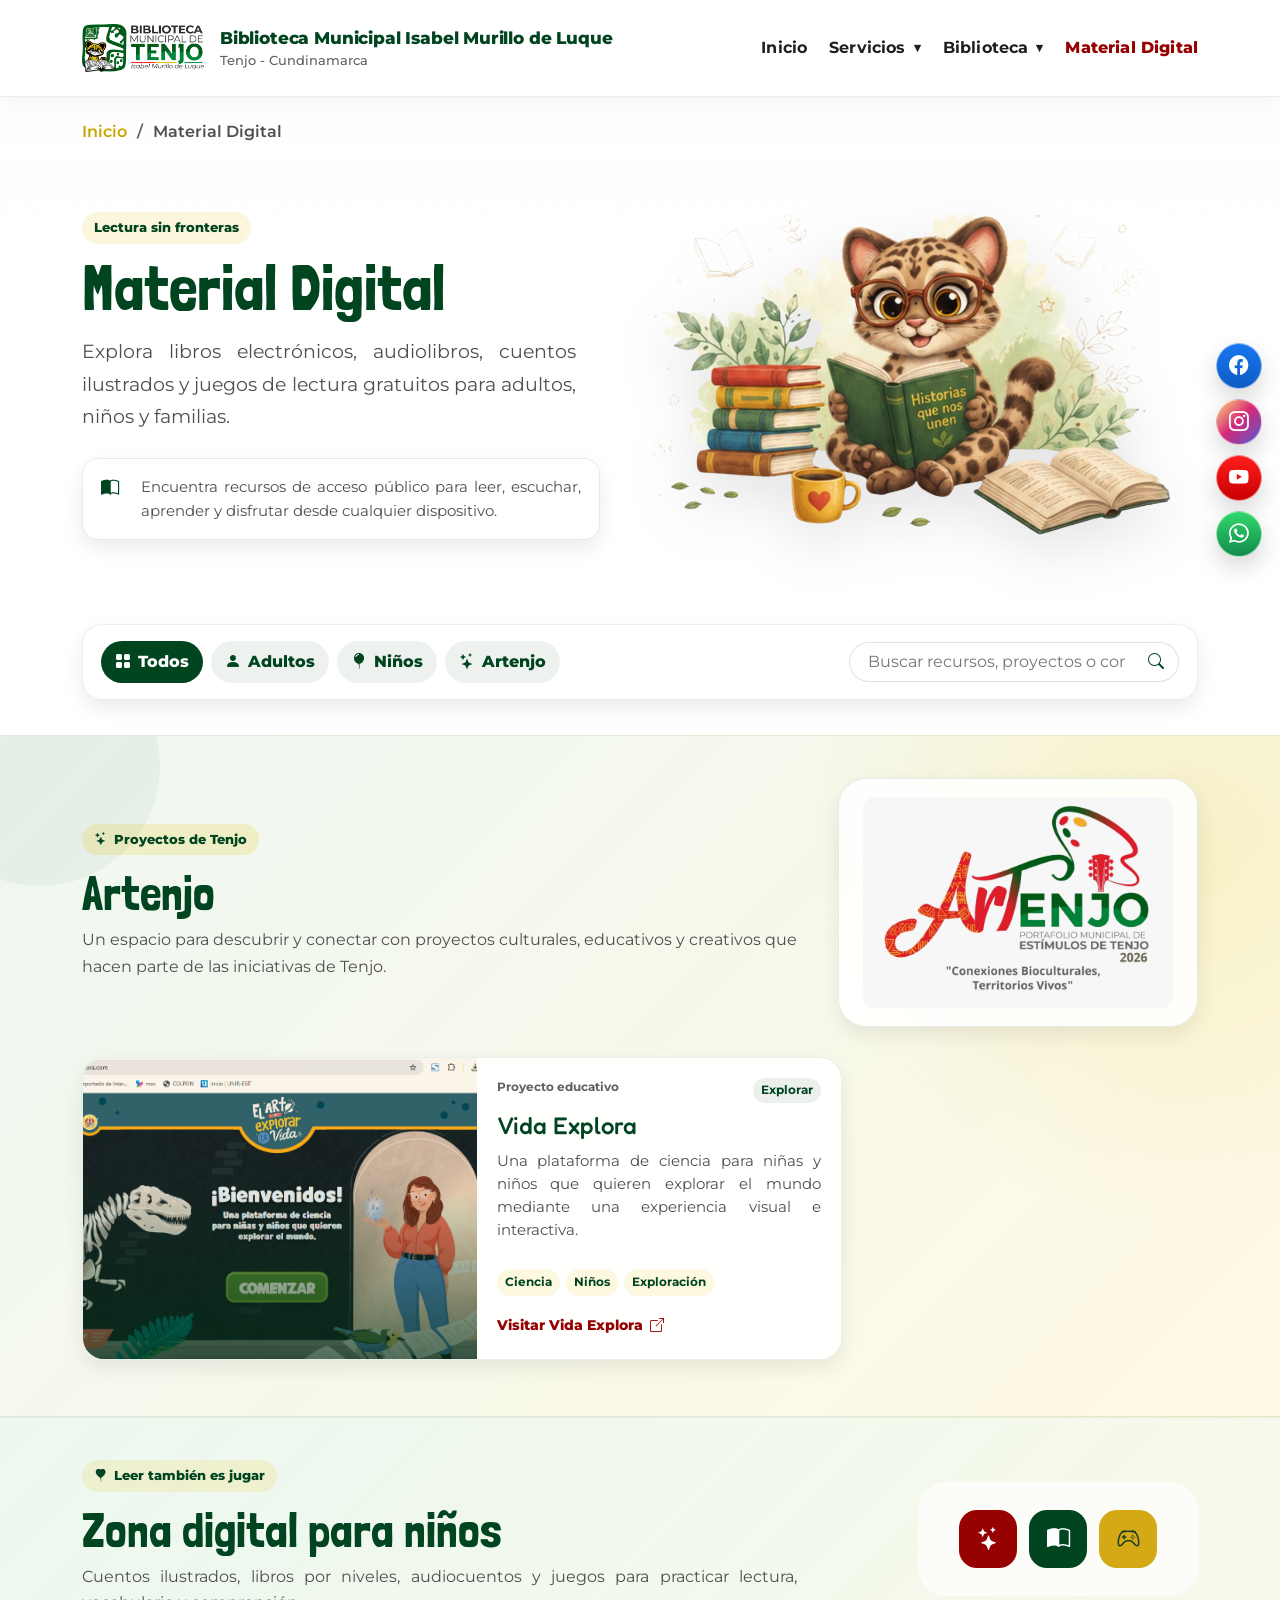
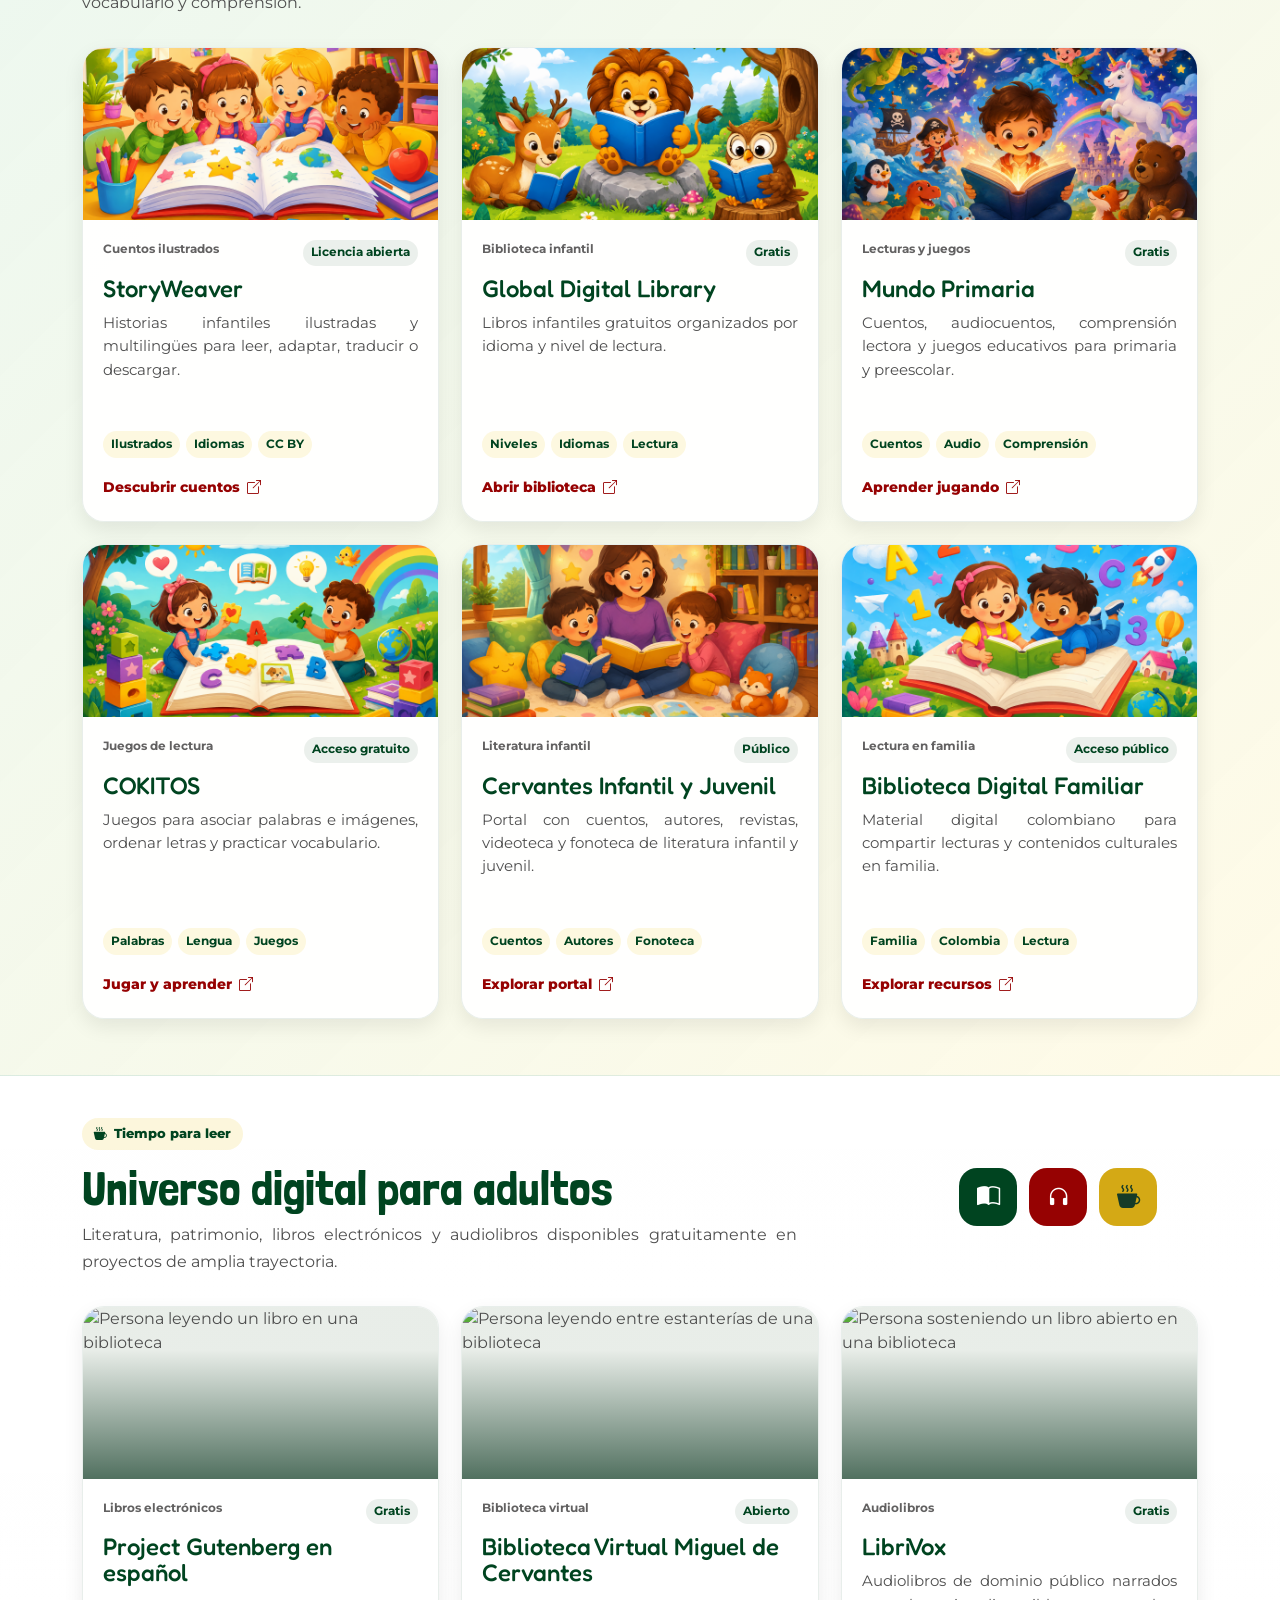
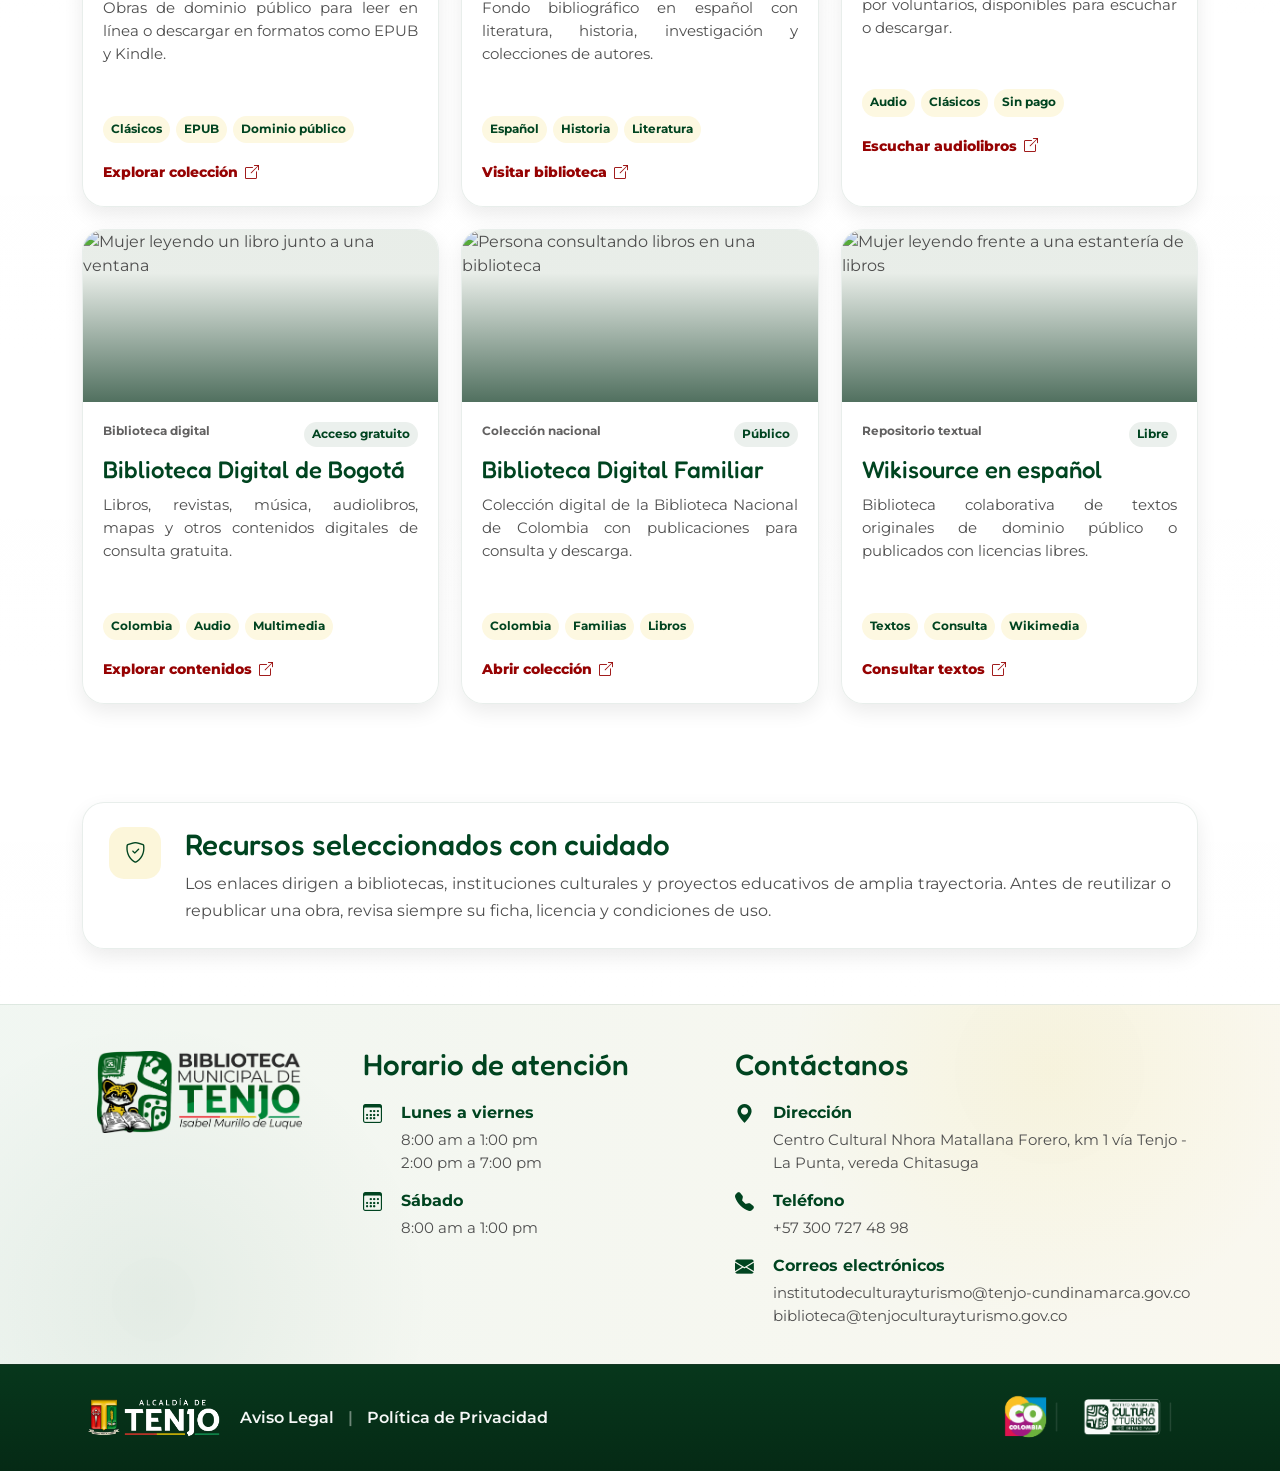
==== commit 4610c797: "Actualización proyecto Biblioteca Tenjo" ====
--- a/public/material-digital.html
+++ b/public/material-digital.html
@@ -1,622 +1,1297 @@
 <!DOCTYPE html>
+
 <html lang="es">
+
 <head>
+
   <meta charset="UTF-8">
+
   <meta name="viewport" content="width=device-width, initial-scale=1.0">
+
   <title>Material Digital | Biblioteca Pública Municipal</title>
 
+
+
   <link href="https://cdn.jsdelivr.net/npm/bootstrap@5.3.3/dist/css/bootstrap.min.css" rel="stylesheet">
+
   <link href="https://cdn.jsdelivr.net/npm/bootstrap-icons@1.11.3/font/bootstrap-icons.min.css" rel="stylesheet">
 
+
+
   <link rel="preconnect" href="https://fonts.googleapis.com">
+
   <link rel="preconnect" href="https://fonts.gstatic.com" crossorigin>
+
   <link href="https://fonts.googleapis.com/css2?family=Montserrat:wght@300;400;500;600;700;800&family=Fredoka:wght@400;500;600;700&family=Londrina+Solid:wght@300;400;900&display=swap" rel="stylesheet">
 
+
+
   <link href="assets/css/styles.css" rel="stylesheet">
+
   <link href="assets/css/material-digital.css" rel="stylesheet">
+
 </head>
 
+
+
 <body>
 
+
+
   <header class="header fixed-top">
+
     <div class="container nav-wrapper">
 
+
+
       <div class="logo">
+
         <img src="assets/img/logobiblio.png" alt="Biblioteca">
 
+
+
         <div class="logo-text">
+
           <strong>Biblioteca Municipal Isabel Murillo de Luque</strong>
+
           <span>Tenjo - Cundinamarca</span>
-        </div>
+
+        </div>
+
       </div>
 
+
+
       <div class="menu-toggle" id="menu-toggle" aria-label="Abrir menú" role="button" tabindex="0">
+
         <span></span><span></span><span></span>
+
       </div>
 
+
+
       <nav class="nav-menu" id="nav-menu">
+
         <a href="index.html">Inicio</a>
 
+
+
         <div class="nav-item-dropdown">
+
           <button class="nav-dropdown-toggle" type="button" aria-expanded="false">
+
             Servicios <span class="nav-caret">▾</span>
+
           </button>
 
+
+
           <div class="nav-submenu">
+
             <a href="servicios.html">Servicios Básicos</a>
+
             <a href="actividades-transversales.html">Actividades Transversales</a>
+
             <a href="programas.html">Programas Bibliotecarios</a>
+
             <a href="eventos.html">Eventos</a>
+
             <a href="coworking.html">Solicitud Espacios</a>
+
             <a href="pqrs.html">PQRSDF</a>
-          </div>
-        </div>
+
+          </div>
+
+        </div>
+
+
 
         <div class="nav-item-dropdown">
+
           <button class="nav-dropdown-toggle" type="button" aria-expanded="false">
+
             Biblioteca <span class="nav-caret">▾</span>
+
           </button>
 
+
+
           <div class="nav-submenu">
+
             <a href="sedes.html">Sedes</a>
+
             <a href="documentacion.html">Documentación Pública</a>
+
             <a href="equipo.html">Equipo</a>
+
             <a href="contacto.html">Contacto</a>
-          </div>
-        </div>
+
+          </div>
+
+        </div>
+
+
 
         <a href="material-digital.html" class="active" aria-current="page">
+
           Material Digital
+
         </a>
+
       </nav>
 
+
+
     </div>
+
   </header>
 
+
+
   <aside class="social-floating" aria-label="Redes sociales de la Biblioteca">
+
     <a href="#" class="social-floating-link social-facebook" aria-label="Facebook"><i class="bi bi-facebook"></i></a>
+
     <a href="#" class="social-floating-link social-instagram" aria-label="Instagram"><i class="bi bi-instagram"></i></a>
+
     <a href="#" class="social-floating-link social-youtube" aria-label="YouTube"><i class="bi bi-youtube"></i></a>
+
     <a href="#" class="social-floating-link social-whatsapp" aria-label="WhatsApp"><i class="bi bi-whatsapp"></i></a>
+
   </aside>
 
+
+
   <main class="material-digital-page">
 
+
+
     <section class="material-hero">
+
       <div class="container">
 
+
+
         <div class="material-topbar">
+
           <div class="breadcrumb-custom">
+
             <a href="index.html">Inicio</a>
+
             <span>/</span>
+
             <span class="current">Material Digital</span>
-          </div>
-        </div>
+
+          </div>
+
+        </div>
+
+
 
         <div class="material-hero-grid">
 
+
+
           <div class="material-copy">
+
             <span class="material-kicker">Lectura sin fronteras</span>
 
+
+
             <h1>Material Digital</h1>
 
+
+
             <p>
+
               Explora libros electrónicos, audiolibros, cuentos ilustrados y
+
               juegos de lectura gratuitos para adultos, niños y familias.
+
             </p>
 
+
+
             <div class="material-alert-box">
+
               <i class="bi bi-book-half" aria-hidden="true"></i>
 
+
+
               <p>
+
                 Encuentra recursos de acceso público para leer, escuchar,
+
                 aprender y disfrutar desde cualquier dispositivo.
+
               </p>
-            </div>
-
-            <div class="material-actions">
-              <button
-                type="button"
-                class="btn btn-main material-jump"
-                data-target="adultos"
-              >
-                Recursos para adultos
-              </button>
-
-              <button
-                type="button"
-                class="btn material-btn-secondary material-jump"
-                data-target="ninos"
-              >
-                Zona para niños
-              </button>
-            </div>
-          </div>
+
+            </div>
+
+          </div>
+
 
           <div class="material-hero-visual">
+
             <img
+
               src="assets/img/activities/tigrilector.png"
+
               alt="Tigrillo lector explorando material digital"
+
             >
-          </div>
-
-        </div>
-
+
+          </div>
+
+
+
+        </div>
+
+
+
+      </div>
+
+    </section>
+
+
+
+    <section class="material-explorer">
+
+      <div class="container">
+
+
+
+        <div class="material-explorer-box">
+
+
+
+          <div class="material-tabs" role="tablist" aria-label="Filtrar recursos">
+
+            <button type="button" class="material-tab active" data-filter="todos" aria-selected="true">
+
+              <i class="bi bi-grid-fill"></i> Todos
+
+            </button>
+
+
+
+            <button type="button" class="material-tab" data-filter="adultos" aria-selected="false">
+
+              <i class="bi bi-person-fill"></i> Adultos
+
+            </button>
+
+
+
+            <button type="button" class="material-tab" data-filter="ninos" aria-selected="false">
+
+              <i class="bi bi-balloon-fill"></i> Niños
+
+            </button>
+
+            <!-- NUEVO: filtro para proyectos del espacio Artenjo -->
+            <button type="button" class="material-tab material-tab-artenjo" data-filter="artenjo" aria-selected="false">
+              <i class="bi bi-stars"></i> Artenjo
+            </button>
+
+          </div>
+
+
+
+          <form class="material-search" id="materialSearchForm" role="search">
+
+            <input
+
+              type="search"
+
+              id="materialSearchInput"
+
+              placeholder="Buscar recursos, proyectos o contenidos..."
+
+              aria-label="Buscar recursos, proyectos o contenidos digitales"
+
+              autocomplete="off"
+
+            >
+
+
+
+            <button type="submit" aria-label="Buscar">
+
+              <i class="bi bi-search"></i>
+
+            </button>
+
+          </form>
+
+
+
+        </div>
+
+
+
+      </div>
+
+    </section>
+
+
+
+    
+
+<section class="audience-section artenjo-section" id="artenjo">
+      <div class="container">
+
+        <div class="artenjo-heading">
+          <div class="artenjo-copy">
+            <span class="audience-kicker artenjo-kicker">
+              <i class="bi bi-stars"></i> Proyectos de Tenjo
+            </span>
+
+            <h2>Artenjo</h2>
+
+            <p>
+              Un espacio para descubrir y conectar con proyectos culturales,
+              educativos y creativos que hacen parte de las iniciativas de Tenjo.
+            </p>
+          </div>
+
+          <div class="artenjo-brand-panel">
+            <img
+              src="assets/img/artenjo/artenjo-logo.jpg"
+              alt="Artenjo - Portafolio Municipal de Estímulos de Tenjo 2026"
+            >
+          </div>
+        </div>
+
+        <div class="material-grid artenjo-grid">
+
+          <article
+            class="resource-card artenjo-resource-card"
+            data-audience="artenjo"
+            data-search="artenjo vida explora ciencia niños niñas explorar mundo semillas descubridores exploradores naturalistas científicos"
+          >
+            <div class="resource-visual artenjo-resource-visual">
+              <img
+                src="assets/img/artenjo/vida-explora.png"
+                alt="Vida Explora, plataforma de ciencia para niñas y niños"
+                loading="lazy"
+              >
+
+              <span class="resource-visual-label">
+                <i class="bi bi-stars" aria-hidden="true"></i>
+                Proyecto Artenjo
+              </span>
+            </div>
+
+            <div class="resource-content">
+              <div class="resource-topline">
+                <span>Proyecto educativo</span>
+                <strong>Explorar</strong>
+              </div>
+
+              <h3>Vida Explora</h3>
+
+              <p>
+                Una plataforma de ciencia para niñas y niños que quieren explorar
+                el mundo mediante una experiencia visual e interactiva.
+              </p>
+
+              <div class="resource-tags">
+                <span>Ciencia</span>
+                <span>Niños</span>
+                <span>Exploración</span>
+              </div>
+
+              <a
+                href="https://vidaexplora.com"
+                target="_blank"
+                rel="noopener noreferrer"
+              >
+                Visitar Vida Explora <i class="bi bi-box-arrow-up-right"></i>
+              </a>
+            </div>
+          </article>
+
+        </div>
       </div>
     </section>
 
-    <section class="material-explorer">
+<section class="audience-section kids-section" id="ninos">
+
       <div class="container">
 
-        <div class="material-explorer-box">
-
-          <div class="material-tabs" role="tablist" aria-label="Filtrar recursos">
-            <button type="button" class="material-tab active" data-filter="todos" aria-selected="true">
-              <i class="bi bi-grid-fill"></i> Todos
-            </button>
-
-            <button type="button" class="material-tab" data-filter="adultos" aria-selected="false">
-              <i class="bi bi-person-fill"></i> Adultos
-            </button>
-
-            <button type="button" class="material-tab" data-filter="ninos" aria-selected="false">
-              <i class="bi bi-balloon-fill"></i> Niños
-            </button>
-          </div>
-
-          <form class="material-search" id="materialSearchForm" role="search">
-            <input
-              type="search"
-              id="materialSearchInput"
-              placeholder="Buscar libros, audiolibros o juegos..."
-              aria-label="Buscar material digital"
-              autocomplete="off"
-            >
-
-            <button type="submit" aria-label="Buscar">
-              <i class="bi bi-search"></i>
-            </button>
-          </form>
+
+
+        <div class="audience-heading kids-heading">
+
+          <div>
+
+            <span class="audience-kicker">
+
+              <i class="bi bi-balloon-heart-fill"></i> Leer también es jugar
+
+            </span>
+
+
+
+            <h2>Zona digital para niños</h2>
+
+
+
+            <p>
+
+              Cuentos ilustrados, libros por niveles, audiocuentos y juegos para
+
+              practicar lectura, vocabulario y comprensión.
+
+            </p>
+
+          </div>
+
+
+
+          <div class="audience-art kids-art" aria-hidden="true">
+
+            <i class="bi bi-stars"></i>
+
+            <i class="bi bi-book-half"></i>
+
+            <i class="bi bi-controller"></i>
+
+          </div>
+
+        </div>
+
+
+
+        <div class="material-grid">
+
+
+
+          <article class="resource-card" data-audience="ninos" data-search="storyweaver cuentos infantiles ilustrados español multilingüe descargar creative commons">
+
+            <div class="resource-visual resource-photo-kids">
+
+              <img
+
+                src="assets/img/boys/boys1.png"
+
+                alt="Niños explorando cuentos ilustrados"
+
+                loading="lazy"
+
+              >
+
+            </div>
+
+            <div class="resource-content">
+
+              <div class="resource-topline"><span>Cuentos ilustrados</span><strong>Licencia abierta</strong></div>
+
+              <h3>StoryWeaver</h3>
+
+              <p>Historias infantiles ilustradas y multilingües para leer, adaptar, traducir o descargar.</p>
+
+              <div class="resource-tags"><span>Ilustrados</span><span>Idiomas</span><span>CC BY</span></div>
+
+              <a href="https://storyweaver.org.in/en/open-content" target="_blank" rel="noopener noreferrer">
+
+                Descubrir cuentos <i class="bi bi-box-arrow-up-right"></i>
+
+              </a>
+
+            </div>
+
+          </article>
+
+
+
+          <article class="resource-card" data-audience="ninos" data-search="global digital library libros niños español niveles lectura gratis">
+
+            <div class="resource-visual resource-photo-kids">
+
+              <img
+
+                src="assets/img/boys/boys2.png"
+
+                alt="Niños leyendo y aprendiendo juntos"
+
+                loading="lazy"
+
+              >
+
+            </div>
+
+            <div class="resource-content">
+
+              <div class="resource-topline"><span>Biblioteca infantil</span><strong>Gratis</strong></div>
+
+              <h3>Global Digital Library</h3>
+
+              <p>Libros infantiles gratuitos organizados por idioma y nivel de lectura.</p>
+
+              <div class="resource-tags"><span>Niveles</span><span>Idiomas</span><span>Lectura</span></div>
+
+              <a href="https://digitallibrary.io/" target="_blank" rel="noopener noreferrer">
+
+                Abrir biblioteca <i class="bi bi-box-arrow-up-right"></i>
+
+              </a>
+
+            </div>
+
+          </article>
+
+
+
+          <article class="resource-card" data-audience="ninos" data-search="mundo primaria cuentos audiocuentos comprensión lectora juegos educativos">
+
+            <div class="resource-visual resource-photo-kids">
+
+              <img
+
+                src="assets/img/boys/boys3.png"
+
+                alt="Animales lectores en una escena infantil"
+
+                loading="lazy"
+
+              >
+
+            </div>
+
+            <div class="resource-content">
+
+              <div class="resource-topline"><span>Lecturas y juegos</span><strong>Gratis</strong></div>
+
+              <h3>Mundo Primaria</h3>
+
+              <p>Cuentos, audiocuentos, comprensión lectora y juegos educativos para primaria y preescolar.</p>
+
+              <div class="resource-tags"><span>Cuentos</span><span>Audio</span><span>Comprensión</span></div>
+
+              <a href="https://www.mundoprimaria.com/" target="_blank" rel="noopener noreferrer">
+
+                Aprender jugando <i class="bi bi-box-arrow-up-right"></i>
+
+              </a>
+
+            </div>
+
+          </article>
+
+
+
+          <article class="resource-card" data-audience="ninos" data-search="cokitos juegos lectura palabras letras vocabulario comprensión español">
+
+            <div class="resource-visual resource-photo-kids">
+
+              <img
+
+                src="assets/img/boys/boys4.png"
+
+                alt="Personajes de fantasía inspirados en la lectura"
+
+                loading="lazy"
+
+              >
+
+            </div>
+
+            <div class="resource-content">
+
+              <div class="resource-topline"><span>Juegos de lectura</span><strong>Acceso gratuito</strong></div>
+
+              <h3>COKITOS</h3>
+
+              <p>Juegos para asociar palabras e imágenes, ordenar letras y practicar vocabulario.</p>
+
+              <div class="resource-tags"><span>Palabras</span><span>Lengua</span><span>Juegos</span></div>
+
+              <a href="https://www.cokitos.com/tag/juegos-de-lectura/" target="_blank" rel="noopener noreferrer">
+
+                Jugar y aprender <i class="bi bi-box-arrow-up-right"></i>
+
+              </a>
+
+            </div>
+
+          </article>
+
+
+
+          <article class="resource-card" data-audience="ninos" data-search="cervantes infantil juvenil cuentos autores revistas videoteca fonoteca">
+
+            <div class="resource-visual resource-photo-kids">
+
+              <img
+
+                src="assets/img/boys/boys5.png"
+
+                alt="Niños aprendiendo con libros y juegos"
+
+                loading="lazy"
+
+              >
+
+            </div>
+
+            <div class="resource-content">
+
+              <div class="resource-topline"><span>Literatura infantil</span><strong>Público</strong></div>
+
+              <h3>Cervantes Infantil y Juvenil</h3>
+
+              <p>Portal con cuentos, autores, revistas, videoteca y fonoteca de literatura infantil y juvenil.</p>
+
+              <div class="resource-tags"><span>Cuentos</span><span>Autores</span><span>Fonoteca</span></div>
+
+              <a href="https://www.cervantesvirtual.com/portales/biblioteca_literatura_infantil_juvenil/" target="_blank" rel="noopener noreferrer">
+
+                Explorar portal <i class="bi bi-box-arrow-up-right"></i>
+
+              </a>
+
+            </div>
+
+          </article>
+
+
+
+          <article class="resource-card" data-audience="ninos" data-search="biblioteca nacional colombia digital familiar niños cuentos libros">
+
+            <div class="resource-visual resource-photo-kids">
+
+              <img
+
+                src="assets/img/boys/boys6.png"
+
+                alt="Familia compartiendo una lectura"
+
+                loading="lazy"
+
+              >
+
+            </div>
+
+            <div class="resource-content">
+
+              <div class="resource-topline"><span>Lectura en familia</span><strong>Acceso público</strong></div>
+
+              <h3>Biblioteca Digital Familiar</h3>
+
+              <p>Material digital colombiano para compartir lecturas y contenidos culturales en familia.</p>
+
+              <div class="resource-tags"><span>Familia</span><span>Colombia</span><span>Lectura</span></div>
+
+              <a href="https://www.bibliotecanacional.gov.co/es-co/colecciones/biblioteca-digital/bdf" target="_blank" rel="noopener noreferrer">
+
+                Explorar recursos <i class="bi bi-box-arrow-up-right"></i>
+
+              </a>
+
+            </div>
+
+          </article>
+
+
 
         </div>
 
       </div>
+
     </section>
 
-    <section class="audience-section adults-section" id="adultos">
+<section class="audience-section adults-section" id="adultos">
+
       <div class="container">
 
+
+
         <div class="audience-heading">
+
           <div>
+
             <span class="audience-kicker">
+
               <i class="bi bi-cup-hot-fill"></i> Tiempo para leer
+
             </span>
 
+
+
             <h2>Universo digital para adultos</h2>
 
+
+
             <p>
+
               Literatura, patrimonio, libros electrónicos y audiolibros
+
               disponibles gratuitamente en proyectos de amplia trayectoria.
+
             </p>
-          </div>
+
+          </div>
+
+
 
           <div class="audience-art adult-art" aria-hidden="true">
+
             <i class="bi bi-book-half"></i>
+
             <i class="bi bi-headphones"></i>
+
             <i class="bi bi-cup-hot-fill"></i>
-          </div>
-        </div>
+
+          </div>
+
+        </div>
+
+
 
         <div class="material-grid">
 
+
+
           <article class="resource-card" data-audience="adultos" data-search="project gutenberg ebooks libros clásicos español epub kindle dominio público">
+
             <div class="resource-visual resource-photo">
+
               <img
+
                 src="https://images.unsplash.com/photo-1681927819878-8911f99b4d45?auto=format&fit=crop&w=1200&q=80"
+
                 alt="Persona leyendo un libro en una biblioteca"
+
                 loading="lazy"
-              >
+
+              >
+
               <span class="resource-visual-label">
+
                 <i class="bi bi-book-half" aria-hidden="true"></i>
+
                 eBooks
+
               </span>
-            </div>
+
+            </div>
+
             <div class="resource-content">
+
               <div class="resource-topline"><span>Libros electrónicos</span><strong>Gratis</strong></div>
+
               <h3>Project Gutenberg en español</h3>
+
               <p>Obras de dominio público para leer en línea o descargar en formatos como EPUB y Kindle.</p>
+
               <div class="resource-tags"><span>Clásicos</span><span>EPUB</span><span>Dominio público</span></div>
+
               <a href="https://www.gutenberg.org/browse/languages/es" target="_blank" rel="noopener noreferrer">
+
                 Explorar colección <i class="bi bi-box-arrow-up-right"></i>
+
               </a>
-            </div>
+
+            </div>
+
           </article>
 
+
+
           <article class="resource-card" data-audience="adultos" data-search="cervantes virtual literatura historia ciencias autores español libros">
+
             <div class="resource-visual resource-photo">
+
               <img
+
                 src="https://images.unsplash.com/photo-1700553440311-fe1e0cb8d6ee?auto=format&fit=crop&w=1200&q=80"
+
                 alt="Persona leyendo entre estanterías de una biblioteca"
+
                 loading="lazy"
-              >
+
+              >
+
               <span class="resource-visual-label">
+
                 <i class="bi bi-feather" aria-hidden="true"></i>
+
                 Literatura
+
               </span>
-            </div>
+
+            </div>
+
             <div class="resource-content">
+
               <div class="resource-topline"><span>Biblioteca virtual</span><strong>Abierto</strong></div>
+
               <h3>Biblioteca Virtual Miguel de Cervantes</h3>
+
               <p>Fondo bibliográfico en español con literatura, historia, investigación y colecciones de autores.</p>
+
               <div class="resource-tags"><span>Español</span><span>Historia</span><span>Literatura</span></div>
+
               <a href="https://www.cervantesvirtual.com/" target="_blank" rel="noopener noreferrer">
+
                 Visitar biblioteca <i class="bi bi-box-arrow-up-right"></i>
+
               </a>
-            </div>
+
+            </div>
+
           </article>
 
+
+
           <article class="resource-card" data-audience="adultos" data-search="librivox audiolibros español audio dominio público escuchar descargar">
+
             <div class="resource-visual resource-photo">
+
               <img
+
                 src="https://images.pexels.com/photos/9158359/pexels-photo-9158359.jpeg?auto=compress&cs=tinysrgb&w=1200"
+
                 alt="Persona sosteniendo un libro abierto en una biblioteca"
+
                 loading="lazy"
-              >
+
+              >
+
               <span class="resource-visual-label">
+
                 <i class="bi bi-headphones" aria-hidden="true"></i>
+
                 Audio
+
               </span>
-            </div>
+
+            </div>
+
             <div class="resource-content">
+
               <div class="resource-topline"><span>Audiolibros</span><strong>Gratis</strong></div>
+
               <h3>LibriVox</h3>
+
               <p>Audiolibros de dominio público narrados por voluntarios, disponibles para escuchar o descargar.</p>
+
               <div class="resource-tags"><span>Audio</span><span>Clásicos</span><span>Sin pago</span></div>
+
               <a href="https://librivox.org/search?primary_key=5&search_category=language&search_page=1&search_form=get_results" target="_blank" rel="noopener noreferrer">
+
                 Escuchar audiolibros <i class="bi bi-box-arrow-up-right"></i>
+
               </a>
-            </div>
+
+            </div>
+
           </article>
 
+
+
           <article class="resource-card" data-audience="adultos" data-search="biblioteca digital bogotá libros audiolibros ebooks revistas mapas música">
+
             <div class="resource-visual resource-photo">
+
               <img
+
                 src="https://images.unsplash.com/photo-1725582203184-ea6fe4d9cac4?auto=format&fit=crop&w=1200&q=80"
+
                 alt="Mujer leyendo un libro junto a una ventana"
+
                 loading="lazy"
-              >
+
+              >
+
               <span class="resource-visual-label">
+
                 <i class="bi bi-buildings-fill" aria-hidden="true"></i>
+
                 Colombia
+
               </span>
-            </div>
+
+            </div>
+
             <div class="resource-content">
+
               <div class="resource-topline"><span>Biblioteca digital</span><strong>Acceso gratuito</strong></div>
+
               <h3>Biblioteca Digital de Bogotá</h3>
+
               <p>Libros, revistas, música, audiolibros, mapas y otros contenidos digitales de consulta gratuita.</p>
+
               <div class="resource-tags"><span>Colombia</span><span>Audio</span><span>Multimedia</span></div>
+
               <a href="https://www.bibliotecadigitaldebogota.gov.co/" target="_blank" rel="noopener noreferrer">
+
                 Explorar contenidos <i class="bi bi-box-arrow-up-right"></i>
+
               </a>
-            </div>
+
+            </div>
+
           </article>
 
+
+
           <article class="resource-card" data-audience="adultos" data-search="biblioteca nacional colombia digital familiar patrimonio libros públicos">
+
             <div class="resource-visual resource-photo">
+
               <img
+
                 src="https://images.unsplash.com/photo-1676145643395-2491f9727638?auto=format&fit=crop&w=1200&q=80"
+
                 alt="Persona consultando libros en una biblioteca"
+
                 loading="lazy"
-              >
+
+              >
+
               <span class="resource-visual-label">
+
                 <i class="bi bi-map-fill" aria-hidden="true"></i>
+
                 Patrimonio
+
               </span>
-            </div>
+
+            </div>
+
             <div class="resource-content">
+
               <div class="resource-topline"><span>Colección nacional</span><strong>Público</strong></div>
+
               <h3>Biblioteca Digital Familiar</h3>
+
               <p>Colección digital de la Biblioteca Nacional de Colombia con publicaciones para consulta y descarga.</p>
+
               <div class="resource-tags"><span>Colombia</span><span>Familias</span><span>Libros</span></div>
+
               <a href="https://www.bibliotecanacional.gov.co/es-co/colecciones/biblioteca-digital/bdf" target="_blank" rel="noopener noreferrer">
+
                 Abrir colección <i class="bi bi-box-arrow-up-right"></i>
+
               </a>
-            </div>
+
+            </div>
+
           </article>
 
+
+
           <article class="resource-card" data-audience="adultos" data-search="wikisource textos obras originales dominio público licencia libre español">
+
             <div class="resource-visual resource-photo">
+
               <img
+
                 src="https://images.unsplash.com/photo-1721918316080-a328a8e2eafd?auto=format&fit=crop&w=1200&q=80"
+
                 alt="Mujer leyendo frente a una estantería de libros"
+
                 loading="lazy"
-              >
+
+              >
+
               <span class="resource-visual-label">
+
                 <i class="bi bi-file-earmark-text-fill" aria-hidden="true"></i>
+
                 Textos libres
+
               </span>
-            </div>
+
+            </div>
+
             <div class="resource-content">
+
               <div class="resource-topline"><span>Repositorio textual</span><strong>Libre</strong></div>
+
               <h3>Wikisource en español</h3>
+
               <p>Biblioteca colaborativa de textos originales de dominio público o publicados con licencias libres.</p>
+
               <div class="resource-tags"><span>Textos</span><span>Consulta</span><span>Wikimedia</span></div>
+
               <a href="https://es.wikisource.org/wiki/Portada" target="_blank" rel="noopener noreferrer">
+
                 Consultar textos <i class="bi bi-box-arrow-up-right"></i>
+
               </a>
-            </div>
+
+            </div>
+
           </article>
 
-        </div>
+
+
+        </div>
+
       </div>
+
     </section>
 
-    <section class="audience-section kids-section" id="ninos">
+
+    
+
+
+
+    <!-- =====================================================
+         NUEVO ESPACIO: ARTENJO
+         ===================================================== -->
+    
+
+    <section class="material-empty-section">
+
       <div class="container">
 
-        <div class="audience-heading kids-heading">
+        <div id="materialEmpty" class="material-empty" hidden aria-live="polite">
+
+          <i class="bi bi-search-heart"></i>
+
+          <h2>No encontramos ese recurso</h2>
+
+          <p>Prueba con palabras como “cuento”, “audiolibro”, “juego”, “Colombia” o “clásicos”.</p>
+
+        </div>
+
+      </div>
+
+    </section>
+
+
+
+    <section class="material-note">
+
+      <div class="container">
+
+        <div class="material-note-box">
+
+          <span class="material-note-icon"><i class="bi bi-shield-check"></i></span>
+
+
+
           <div>
-            <span class="audience-kicker">
-              <i class="bi bi-balloon-heart-fill"></i> Leer también es jugar
-            </span>
-
-            <h2>Zona digital para niños</h2>
+
+            <h2>Recursos seleccionados con cuidado</h2>
+
+
 
             <p>
-              Cuentos ilustrados, libros por niveles, audiocuentos y juegos para
-              practicar lectura, vocabulario y comprensión.
+
+              Los enlaces dirigen a bibliotecas, instituciones culturales y
+
+              proyectos educativos de amplia trayectoria. Antes de reutilizar o
+
+              republicar una obra, revisa siempre su ficha, licencia y
+
+              condiciones de uso.
+
             </p>
-          </div>
-
-          <div class="audience-art kids-art" aria-hidden="true">
-            <i class="bi bi-stars"></i>
-            <i class="bi bi-book-half"></i>
-            <i class="bi bi-controller"></i>
-          </div>
-        </div>
-
-        <div class="material-grid">
-
-          <article class="resource-card" data-audience="ninos" data-search="storyweaver cuentos infantiles ilustrados español multilingüe descargar creative commons">
-            <div class="resource-visual resource-photo-kids">
-              <img
-                src="assets/img/boys/boys1.png"
-                alt="Niños explorando cuentos ilustrados"
-                loading="lazy"
-              >
-            </div>
-            <div class="resource-content">
-              <div class="resource-topline"><span>Cuentos ilustrados</span><strong>Licencia abierta</strong></div>
-              <h3>StoryWeaver</h3>
-              <p>Historias infantiles ilustradas y multilingües para leer, adaptar, traducir o descargar.</p>
-              <div class="resource-tags"><span>Ilustrados</span><span>Idiomas</span><span>CC BY</span></div>
-              <a href="https://storyweaver.org.in/en/open-content" target="_blank" rel="noopener noreferrer">
-                Descubrir cuentos <i class="bi bi-box-arrow-up-right"></i>
-              </a>
-            </div>
-          </article>
-
-          <article class="resource-card" data-audience="ninos" data-search="global digital library libros niños español niveles lectura gratis">
-            <div class="resource-visual resource-photo-kids">
-              <img
-                src="assets/img/boys/boys2.png"
-                alt="Niños leyendo y aprendiendo juntos"
-                loading="lazy"
-              >
-            </div>
-            <div class="resource-content">
-              <div class="resource-topline"><span>Biblioteca infantil</span><strong>Gratis</strong></div>
-              <h3>Global Digital Library</h3>
-              <p>Libros infantiles gratuitos organizados por idioma y nivel de lectura.</p>
-              <div class="resource-tags"><span>Niveles</span><span>Idiomas</span><span>Lectura</span></div>
-              <a href="https://digitallibrary.io/" target="_blank" rel="noopener noreferrer">
-                Abrir biblioteca <i class="bi bi-box-arrow-up-right"></i>
-              </a>
-            </div>
-          </article>
-
-          <article class="resource-card" data-audience="ninos" data-search="mundo primaria cuentos audiocuentos comprensión lectora juegos educativos">
-            <div class="resource-visual resource-photo-kids">
-              <img
-                src="assets/img/boys/boys3.png"
-                alt="Animales lectores en una escena infantil"
-                loading="lazy"
-              >
-            </div>
-            <div class="resource-content">
-              <div class="resource-topline"><span>Lecturas y juegos</span><strong>Gratis</strong></div>
-              <h3>Mundo Primaria</h3>
-              <p>Cuentos, audiocuentos, comprensión lectora y juegos educativos para primaria y preescolar.</p>
-              <div class="resource-tags"><span>Cuentos</span><span>Audio</span><span>Comprensión</span></div>
-              <a href="https://www.mundoprimaria.com/" target="_blank" rel="noopener noreferrer">
-                Aprender jugando <i class="bi bi-box-arrow-up-right"></i>
-              </a>
-            </div>
-          </article>
-
-          <article class="resource-card" data-audience="ninos" data-search="cokitos juegos lectura palabras letras vocabulario comprensión español">
-            <div class="resource-visual resource-photo-kids">
-              <img
-                src="assets/img/boys/boys4.png"
-                alt="Personajes de fantasía inspirados en la lectura"
-                loading="lazy"
-              >
-            </div>
-            <div class="resource-content">
-              <div class="resource-topline"><span>Juegos de lectura</span><strong>Acceso gratuito</strong></div>
-              <h3>COKITOS</h3>
-              <p>Juegos para asociar palabras e imágenes, ordenar letras y practicar vocabulario.</p>
-              <div class="resource-tags"><span>Palabras</span><span>Lengua</span><span>Juegos</span></div>
-              <a href="https://www.cokitos.com/tag/juegos-de-lectura/" target="_blank" rel="noopener noreferrer">
-                Jugar y aprender <i class="bi bi-box-arrow-up-right"></i>
-              </a>
-            </div>
-          </article>
-
-          <article class="resource-card" data-audience="ninos" data-search="cervantes infantil juvenil cuentos autores revistas videoteca fonoteca">
-            <div class="resource-visual resource-photo-kids">
-              <img
-                src="assets/img/boys/boys5.png"
-                alt="Niños aprendiendo con libros y juegos"
-                loading="lazy"
-              >
-            </div>
-            <div class="resource-content">
-              <div class="resource-topline"><span>Literatura infantil</span><strong>Público</strong></div>
-              <h3>Cervantes Infantil y Juvenil</h3>
-              <p>Portal con cuentos, autores, revistas, videoteca y fonoteca de literatura infantil y juvenil.</p>
-              <div class="resource-tags"><span>Cuentos</span><span>Autores</span><span>Fonoteca</span></div>
-              <a href="https://www.cervantesvirtual.com/portales/biblioteca_literatura_infantil_juvenil/" target="_blank" rel="noopener noreferrer">
-                Explorar portal <i class="bi bi-box-arrow-up-right"></i>
-              </a>
-            </div>
-          </article>
-
-          <article class="resource-card" data-audience="ninos" data-search="biblioteca nacional colombia digital familiar niños cuentos libros">
-            <div class="resource-visual resource-photo-kids">
-              <img
-                src="assets/img/boys/boys6.png"
-                alt="Familia compartiendo una lectura"
-                loading="lazy"
-              >
-            </div>
-            <div class="resource-content">
-              <div class="resource-topline"><span>Lectura en familia</span><strong>Acceso público</strong></div>
-              <h3>Biblioteca Digital Familiar</h3>
-              <p>Material digital colombiano para compartir lecturas y contenidos culturales en familia.</p>
-              <div class="resource-tags"><span>Familia</span><span>Colombia</span><span>Lectura</span></div>
-              <a href="https://www.bibliotecanacional.gov.co/es-co/colecciones/biblioteca-digital/bdf" target="_blank" rel="noopener noreferrer">
-                Explorar recursos <i class="bi bi-box-arrow-up-right"></i>
-              </a>
-            </div>
-          </article>
-
-        </div>
+
+          </div>
+
+        </div>
+
       </div>
+
     </section>
 
-    <section class="material-empty-section">
-      <div class="container">
-        <div id="materialEmpty" class="material-empty" hidden aria-live="polite">
-          <i class="bi bi-search-heart"></i>
-          <h2>No encontramos ese recurso</h2>
-          <p>Prueba con palabras como “cuento”, “audiolibro”, “juego”, “Colombia” o “clásicos”.</p>
-        </div>
+
+
+  </main>
+
+
+
+  <section class="footer-recursos footer-recursos-interno">
+
+    <div class="container">
+
+      <div class="footer-wrapper footer-wrapper-simple">
+
+
+
+        <div class="footer-col-block footer-brand-block">
+
+          <img src="assets/img/logobiblio.png" alt="Biblioteca" class="footer-biblio-logo">
+
+        </div>
+
+
+
+        <div class="footer-col-block footer-info-block">
+
+          <h4>Horario de atención</h4>
+
+
+
+          <div class="footer-info-list">
+
+            <div class="footer-info-item">
+
+              <span class="footer-info-icon"><i class="bi bi-calendar3"></i></span>
+
+              <div class="footer-info-content">
+
+                <strong>Lunes a viernes</strong>
+
+                <p>8:00 am a 1:00 pm</p>
+
+                <p>2:00 pm a 7:00 pm</p>
+
+              </div>
+
+            </div>
+
+
+
+            <div class="footer-info-item">
+
+              <span class="footer-info-icon"><i class="bi bi-calendar3"></i></span>
+
+              <div class="footer-info-content">
+
+                <strong>Sábado</strong>
+
+                <p>8:00 am a 1:00 pm</p>
+
+              </div>
+
+            </div>
+
+          </div>
+
+        </div>
+
+
+
+        <div class="footer-col-block footer-info-block">
+
+          <h4>Contáctanos</h4>
+
+
+
+          <div class="footer-info-list">
+
+            <div class="footer-info-item">
+
+              <span class="footer-info-icon"><i class="bi bi-geo-alt-fill"></i></span>
+
+              <div class="footer-info-content">
+
+                <strong>Dirección</strong>
+
+                <p>Centro Cultural Nhora Matallana Forero, km 1 vía Tenjo - La Punta, vereda Chitasuga</p>
+
+              </div>
+
+            </div>
+
+
+
+            <div class="footer-info-item">
+
+              <span class="footer-info-icon"><i class="bi bi-telephone-fill"></i></span>
+
+              <div class="footer-info-content">
+
+                <strong>Teléfono</strong>
+
+                <a href="tel:+573007274898">+57 300 727 48 98</a>
+
+              </div>
+
+            </div>
+
+
+
+            <div class="footer-info-item">
+
+              <span class="footer-info-icon"><i class="bi bi-envelope-fill"></i></span>
+
+              <div class="footer-info-content">
+
+                <strong>Correos electrónicos</strong>
+
+                <a href="mailto:institutodeculturayturismo@tenjo-cundinamarca.gov.co">institutodeculturayturismo@tenjo-cundinamarca.gov.co</a>
+
+                <a href="mailto:biblioteca@tenjoculturayturismo.gov.co">biblioteca@tenjoculturayturismo.gov.co</a>
+
+              </div>
+
+            </div>
+
+          </div>
+
+        </div>
+
+
+
       </div>
-    </section>
-
-    <section class="material-note">
-      <div class="container">
-        <div class="material-note-box">
-          <span class="material-note-icon"><i class="bi bi-shield-check"></i></span>
-
-          <div>
-            <h2>Recursos seleccionados con cuidado</h2>
-
-            <p>
-              Los enlaces dirigen a bibliotecas, instituciones culturales y
-              proyectos educativos de amplia trayectoria. Antes de reutilizar o
-              republicar una obra, revisa siempre su ficha, licencia y
-              condiciones de uso.
-            </p>
-          </div>
-        </div>
+
+    </div>
+
+  </section>
+
+
+
+  <footer class="footer-bottom">
+
+    <div class="footer-band">
+
+      <div class="container footer-bottom-content">
+
+
+
+        <div class="footer-left">
+
+          <img src="assets/img/logotenjo.png" alt="Escudo institucional" class="footer-shield">
+
+
+
+          <p>
+
+            <a href="#">Aviso Legal</a>
+
+            <span>|</span>
+
+            <a href="#">Política de Privacidad</a>
+
+          </p>
+
+        </div>
+
+
+
+        <div class="footer-right">
+
+          <img src="assets/img/co.png" alt="Marca Colombia" class="footer-logos">
+
+          <img src="assets/img/culturablanco.png" alt="Logos institucionales" class="footer-logos">
+
+        </div>
+
+
+
       </div>
-    </section>
-
-  </main>
-
-  <section class="footer-recursos footer-recursos-interno">
-    <div class="container">
-      <div class="footer-wrapper footer-wrapper-simple">
-
-        <div class="footer-col-block footer-brand-block">
-          <img src="assets/img/logobiblio.png" alt="Biblioteca" class="footer-biblio-logo">
-        </div>
-
-        <div class="footer-col-block footer-info-block">
-          <h4>Horario de atención</h4>
-
-          <div class="footer-info-list">
-            <div class="footer-info-item">
-              <span class="footer-info-icon"><i class="bi bi-calendar3"></i></span>
-              <div class="footer-info-content">
-                <strong>Lunes a viernes</strong>
-                <p>8:00 am a 1:00 pm</p>
-                <p>2:00 pm a 7:00 pm</p>
-              </div>
-            </div>
-
-            <div class="footer-info-item">
-              <span class="footer-info-icon"><i class="bi bi-calendar3"></i></span>
-              <div class="footer-info-content">
-                <strong>Sábado</strong>
-                <p>8:00 am a 1:00 pm</p>
-              </div>
-            </div>
-          </div>
-        </div>
-
-        <div class="footer-col-block footer-info-block">
-          <h4>Contáctanos</h4>
-
-          <div class="footer-info-list">
-            <div class="footer-info-item">
-              <span class="footer-info-icon"><i class="bi bi-geo-alt-fill"></i></span>
-              <div class="footer-info-content">
-                <strong>Dirección</strong>
-                <p>Centro Cultural Nhora Matallana Forero, km 1 vía Tenjo - La Punta, vereda Chitasuga</p>
-              </div>
-            </div>
-
-            <div class="footer-info-item">
-              <span class="footer-info-icon"><i class="bi bi-telephone-fill"></i></span>
-              <div class="footer-info-content">
-                <strong>Teléfono</strong>
-                <a href="tel:+573007274898">+57 300 727 48 98</a>
-              </div>
-            </div>
-
-            <div class="footer-info-item">
-              <span class="footer-info-icon"><i class="bi bi-envelope-fill"></i></span>
-              <div class="footer-info-content">
-                <strong>Correos electrónicos</strong>
-                <a href="mailto:institutodeculturayturismo@tenjo-cundinamarca.gov.co">institutodeculturayturismo@tenjo-cundinamarca.gov.co</a>
-                <a href="mailto:biblioteca@tenjoculturayturismo.gov.co">biblioteca@tenjoculturayturismo.gov.co</a>
-              </div>
-            </div>
-          </div>
-        </div>
-
-      </div>
+
     </div>
-  </section>
-
-  <footer class="footer-bottom">
-    <div class="footer-band">
-      <div class="container footer-bottom-content">
-
-        <div class="footer-left">
-          <img src="assets/img/logotenjo.png" alt="Escudo institucional" class="footer-shield">
-
-          <p>
-            <a href="#">Aviso Legal</a>
-            <span>|</span>
-            <a href="#">Política de Privacidad</a>
-          </p>
-        </div>
-
-        <div class="footer-right">
-          <img src="assets/img/co.png" alt="Marca Colombia" class="footer-logos">
-          <img src="assets/img/culturablanco.png" alt="Logos institucionales" class="footer-logos">
-        </div>
-
-      </div>
-    </div>
+
   </footer>
 
+
+
   <script src="https://cdn.jsdelivr.net/npm/bootstrap@5.3.3/dist/js/bootstrap.bundle.min.js"></script>
+
   <script src="assets/js/script.js"></script>
+
   <script src="assets/js/material-digital.js"></script>
+
 </body>
+
 </html>
--- a/public/assets/css/material-digital.css
+++ b/public/assets/css/material-digital.css
@@ -1,529 +1,1260 @@
 /* =========================================================
+
    MATERIAL-DIGITAL.CSS
+
    ========================================================= */
 
+
+
 .material-digital-page {
+
   min-height: 100vh;
+
+  overflow: hidden;
+
+  background:
+
+    linear-gradient(rgba(255,255,255,0.89), rgba(255,255,255,0.94)),
+
+    url('../img/pqrs/bg-paper-texture.jpg');
+
+  background-size: cover;
+
+  background-position: center;
+
+}
+
+
+
+.header { padding: 8px 0; }
+
+.header .nav-wrapper { min-height: 80px; }
+
+.header .logo { display:flex; align-items:center; gap:16px; min-width:0; }
+
+.header .logo img { width:122px; max-width:none; height:auto; flex-shrink:0; }
+
+.header .logo-text strong { font-size:1.08rem; line-height:1.15; }
+
+.header .logo-text span { margin-top:4px; font-size:.84rem; }
+
+
+
+.social-floating {
+
+  position:fixed; top:50%; right:18px; z-index:1200;
+
+  display:flex; flex-direction:column; gap:10px;
+
+  transform:translateY(-50%);
+
+}
+
+.social-floating-link {
+
+  width:46px; height:46px; display:inline-flex; align-items:center; justify-content:center;
+
+  border:1px solid rgba(255,255,255,.52); border-radius:50%;
+
+  color:#fff; font-size:1.22rem; text-decoration:none;
+
+  box-shadow:0 10px 24px rgba(0,0,0,.16);
+
+  transition:transform var(--transition-fast);
+
+}
+
+.social-floating-link:hover { color:#fff; transform:translateX(-4px) scale(1.05); }
+
+.social-facebook { background:linear-gradient(180deg,#1877f2,#0d5bc2); }
+
+.social-instagram { background:linear-gradient(135deg,#feda75,#d62976 48%,#4f5bd5); }
+
+.social-youtube { background:linear-gradient(180deg,#ff1d1d,#c90000); }
+
+.social-whatsapp { background:linear-gradient(180deg,#31d76b,#128c4b); }
+
+
+
+.material-hero {
+
+  position: relative;
+
+  padding: 120px 0 38px;
+
+}
+
+
+
+.material-topbar {
+
+  margin-bottom: 22px;
+
+}
+
+
+
+.breadcrumb-custom {
+
+  display: flex;
+
+  align-items: center;
+
+  gap: 10px;
+
+  color: var(--color-neutral-600);
+
+  font-family: var(--font-ui);
+
+  font-weight: 600;
+
+}
+
+
+
+.breadcrumb-custom a {
+
+  color: var(--color-accent-dark);
+
+  text-decoration: none;
+
+}
+
+
+
+.breadcrumb-custom a:hover,
+
+.breadcrumb-custom a:focus-visible {
+
+  color: var(--color-secondary);
+
+}
+
+
+
+.breadcrumb-custom .current {
+
+  color: var(--color-neutral-700);
+
+}
+
+
+
+.material-hero-grid {
+
+  display: grid;
+
+  grid-template-columns: 1fr 1.1fr;
+
+  gap: 28px;
+
+  align-items: center;
+
+  min-height: 420px;
+
+}
+
+
+
+.material-kicker,
+
+.audience-kicker {
+
+  display: inline-flex;
+
+  align-items: center;
+
+  gap: 7px;
+
+  margin-bottom: 14px;
+
+  padding: 6px 12px;
+
+  border-radius: 999px;
+
+  background: rgba(234,193,8,0.14);
+
+  color: var(--color-primary);
+
+  font-family: var(--font-ui);
+
+  font-size: 0.82rem;
+
+  font-weight: 800;
+
+}
+
+
+
+.material-copy h1 {
+
+  margin-bottom: 18px;
+
+  color: var(--color-primary);
+
+  font-family: var(--font-heading);
+
+  font-size: 4rem;
+
+  line-height: 0.95;
+
+}
+
+
+
+.material-copy > p {
+
+  max-width: 38ch;
+
+  margin-bottom: 10px;
+
+  color: var(--color-neutral-700);
+
+  font-size: 1.18rem;
+
+  line-height: 1.72;
+
+  text-align: justify;
+
+  text-justify: inter-word;
+
+}
+
+
+
+.material-alert-box {
+
+  max-width: 620px;
+
+  display: grid;
+
+  grid-template-columns: 28px minmax(0, 1fr);
+
+  gap: 12px;
+
+  align-items: start;
+
+  margin-top: 24px;
+
+  padding: 16px 18px;
+
+  border: 1px solid rgba(0,68,32,0.10);
+
+  border-radius: 16px;
+
+  background: rgba(255,255,255,0.64);
+
+  box-shadow: var(--shadow-sm);
+
+}
+
+
+
+.material-alert-box > i {
+
+  color: var(--color-primary);
+
+  font-size: 1.15rem;
+
+  line-height: 1.5;
+
+}
+
+
+
+.material-alert-box p {
+
+  margin: 0;
+
+  color: var(--color-neutral-700);
+
+  font-size: 0.96rem;
+
+  line-height: 1.58;
+
+  text-align: justify;
+
+}
+
+
+
+.material-actions {
+
+  display: flex;
+
+  flex-wrap: wrap;
+
+  gap: 12px;
+
+  margin-top: 22px;
+
+}
+
+
+
+.material-btn-secondary {
+
+  padding: 12px 22px;
+
+  border: 1px solid rgba(0,68,32,0.20);
+
+  border-radius: 12px;
+
+  background: rgba(255,255,255,0.80);
+
+  color: var(--color-primary);
+
+  font-family: var(--font-ui);
+
+  font-weight: 800;
+
+  box-shadow: var(--shadow-sm);
+
+}
+
+
+
+.material-btn-secondary:hover,
+
+.material-btn-secondary:focus-visible {
+
+  background: var(--color-primary);
+
+  color: #fff;
+
+}
+
+
+
+.material-hero-visual {
+
+  min-height: 420px;
+
+  display: flex;
+
+  align-items: center;
+
+  justify-content: center;
+
+  padding: 10px 0;
+
+}
+
+
+
+.material-hero-visual img {
+
+  width: 100%;
+
+  max-width: 520px;
+
+  height: auto;
+
+  display: block;
+
+  object-fit: contain;
+
+  filter: drop-shadow(0 20px 28px rgba(0,0,0,0.10));
+
+}
+
+
+
+.material-explorer { padding:0 0 35px; }
+
+.material-explorer-box {
+
+  display:flex; justify-content:space-between; align-items:center; gap:20px;
+
+  padding:16px 18px; border:1px solid rgba(0,68,32,.09); border-radius:20px;
+
+  background:rgba(255,255,255,.88); box-shadow:var(--shadow-sm);
+
+}
+
+.material-tabs { display:flex; flex-wrap:wrap; gap:8px; }
+
+.material-tab {
+
+  display:inline-flex; align-items:center; gap:7px; padding:9px 14px;
+
+  border:0; border-radius:999px; background:rgba(0,68,32,.07);
+
+  color:var(--color-primary); font-family:var(--font-ui); font-weight:800;
+
+}
+
+.material-tab.active { background:var(--color-primary); color:#fff; }
+
+.material-search {
+
+  min-width:330px; display:flex; align-items:center; padding:6px 8px 6px 16px;
+
+  border:1px solid rgba(98,97,97,.18); border-radius:999px; background:#fff;
+
+}
+
+.material-search input { width:100%; border:0; outline:0; background:transparent; font-family:var(--font-body); }
+
+.material-search button { border:0; background:transparent; color:var(--color-primary); }
+
+
+
+.audience-section { padding:42px 0 56px; }
+
+.kids-section {
+
+  background:linear-gradient(135deg,rgba(232,246,236,.82),rgba(255,249,222,.72));
+
+  border-top:1px solid rgba(0,68,32,.07);
+
+  border-bottom:1px solid rgba(0,68,32,.07);
+
+}
+
+.audience-heading {
+
+  display:grid; grid-template-columns:1fr 280px; gap:28px;
+
+  align-items:center; margin-bottom:30px;
+
+}
+
+.audience-heading h2 {
+
+  margin-bottom:10px; color:var(--color-primary);
+
+  font-family:var(--font-heading); font-size:3rem; line-height:1;
+
+}
+
+.audience-heading p {
+
+  max-width:65ch; margin:0; color:var(--color-neutral-700);
+
+  line-height:1.68; text-align:justify;
+
+}
+
+.audience-art {
+
+  display:flex; justify-content:center; gap:12px; padding:28px;
+
+  border-radius:28px; background:rgba(255,255,255,.72);
+
+}
+
+.audience-art i {
+
+  width:58px; height:58px; display:flex; align-items:center; justify-content:center;
+
+  border-radius:18px; color:#fff; font-size:1.45rem;
+
+}
+
+.adult-art i:nth-child(1), .kids-art i:nth-child(2) { background:var(--color-primary); }
+
+.adult-art i:nth-child(2), .kids-art i:nth-child(1) { background:var(--color-secondary); }
+
+.adult-art i:nth-child(3), .kids-art i:nth-child(3) { background:#d4a915; color:#163b27; }
+
+
+
+.material-grid { display:grid; grid-template-columns:repeat(3,minmax(0,1fr)); gap:22px; }
+
+.resource-card {
+
+  min-width:0; overflow:hidden; border:1px solid rgba(0,68,32,.09);
+
+  border-radius:22px; background:rgba(255,255,255,.94); box-shadow:var(--shadow-sm);
+
+  transition:transform var(--transition-base),box-shadow var(--transition-base);
+
+}
+
+.resource-card:hover { transform:translateY(-7px); box-shadow:var(--shadow-md); }
+
+.resource-card[hidden] { display:none; }
+
+.resource-visual {
+
+  position: relative;
+
+  height: 172px;
+
+  overflow: hidden;
+
+  background: #edf2ed;
+
+}
+
+
+
+.resource-visual > img {
+
+  width: 100%;
+
+  height: 100%;
+
+  display: block;
+
+}
+
+
+
+.resource-photo > img {
+
+  object-fit: cover;
+
+  object-position: center;
+
+  transition: transform 0.55s ease;
+
+}
+
+
+
+.resource-photo::after {
+
+  content: "";
+
+  position: absolute;
+
+  inset: 0;
+
+  background:
+
+    linear-gradient(
+
+      180deg,
+
+      rgba(0,0,0,0.02) 25%,
+
+      rgba(0,45,22,0.66) 100%
+
+    );
+
+  pointer-events: none;
+
+}
+
+
+
+.resource-card:hover .resource-photo > img {
+
+  transform: scale(1.055);
+
+}
+
+
+
+
+
+
+
+.resource-visual-label i {
+
+  flex-shrink: 0;
+
+  font-size: 0.94rem;
+
+}
+
+
+
+.resource-content { padding:20px 20px 22px; }
+
+.resource-topline { display:flex; justify-content:space-between; gap:8px; margin-bottom:10px; }
+
+.resource-topline span { color:var(--color-neutral-600); font-size:.78rem; font-weight:700; }
+
+.resource-topline strong {
+
+  padding:4px 8px; border-radius:999px; background:rgba(0,68,32,.08);
+
+  color:var(--color-primary); font-size:.72rem;
+
+}
+
+.resource-content h3 {
+
+  margin-bottom:10px; color:var(--color-primary);
+
+  font-family:var(--font-accent); font-size:1.5rem; line-height:1.1;
+
+}
+
+.resource-content p {
+
+  min-height:104px; margin-bottom:15px; color:var(--color-neutral-700);
+
+  font-size:.92rem; line-height:1.58; text-align:justify;
+
+}
+
+.resource-tags { display:flex; flex-wrap:wrap; gap:6px; margin-bottom:17px; }
+
+.resource-tags span {
+
+  padding:5px 8px; border-radius:999px; background:rgba(234,193,8,.12);
+
+  color:var(--color-primary); font-size:.72rem; font-weight:700;
+
+}
+
+.resource-content > a {
+
+  display:inline-flex; align-items:center; gap:7px;
+
+  color:var(--color-secondary); font-family:var(--font-ui);
+
+  font-size:.88rem; font-weight:800; text-decoration:none;
+
+}
+
+.resource-content > a:hover { color:var(--color-primary); }
+
+
+
+
+
+
+/* =========================================================
+   ACCESO DESTACADO: ARTENJO
+   ========================================================= */
+.material-btn-artenjo {
+  display:inline-flex;
+  align-items:center;
+  gap:8px;
+  padding:8px 12px 8px 8px;
+  border:1px solid rgba(0,68,32,.14);
+  border-radius:999px;
+  background:linear-gradient(135deg,#fffdf4 0%,#f3f8ee 100%);
+  color:var(--color-primary);
+  font-family:var(--font-ui);
+  font-weight:800;
+  box-shadow:0 5px 14px rgba(0,68,32,.10);
+  transition:transform .2s ease, box-shadow .2s ease, border-color .2s ease;
+}
+
+.material-btn-artenjo:hover,
+.material-btn-artenjo:focus-visible {
+  color:var(--color-primary);
+  border-color:rgba(142,18,36,.28);
+  transform:translateY(-2px);
+  box-shadow:0 9px 20px rgba(0,68,32,.14);
+}
+
+.material-btn-artenjo-icon {
+  width:28px;
+  height:28px;
+  display:inline-flex;
+  align-items:center;
+  justify-content:center;
+  border-radius:50%;
+  background:linear-gradient(135deg,#006b35 0%,#8e1224 100%);
+  color:#fff;
+  font-size:.78rem;
+}
+
+.material-btn-artenjo-text {
+  line-height:1;
+}
+
+.material-btn-artenjo-badge {
+  padding:3px 6px;
+  border-radius:999px;
+  background:rgba(234,193,8,.22);
+  color:#6a5600;
+  font-size:.58rem;
+  font-weight:900;
+  letter-spacing:.02em;
+  text-transform:uppercase;
+}
+
+.material-tab-artenjo.active {
+  background:linear-gradient(135deg,var(--color-primary),#8e1224);
+  color:#fff;
+}
+
+/* =========================================================
+   NUEVO ESPACIO: ARTENJO
+   ========================================================= */
+
+.artenjo-section::before {
+  content:"";
+  position:absolute;
+  width:240px;
+  height:240px;
+  top:-90px;
+  left:-80px;
+  border-radius:50%;
+  background:rgba(0,68,32,.045);
+  pointer-events:none;
+}
+
+.artenjo-section > .container {
+  position:relative;
+  z-index:1;
+}
+
+.artenjo-section {
+  position: relative;
   overflow: hidden;
   background:
-    linear-gradient(rgba(255,255,255,0.89), rgba(255,255,255,0.94)),
-    url('../img/pqrs/bg-paper-texture.jpg');
-  background-size: cover;
-  background-position: center;
-}
-
-.header { padding: 8px 0; }
-.header .nav-wrapper { min-height: 80px; }
-.header .logo { display:flex; align-items:center; gap:16px; min-width:0; }
-.header .logo img { width:122px; max-width:none; height:auto; flex-shrink:0; }
-.header .logo-text strong { font-size:1.08rem; line-height:1.15; }
-.header .logo-text span { margin-top:4px; font-size:.84rem; }
-
-.social-floating {
-  position:fixed; top:50%; right:18px; z-index:1200;
-  display:flex; flex-direction:column; gap:10px;
-  transform:translateY(-50%);
-}
-.social-floating-link {
-  width:46px; height:46px; display:inline-flex; align-items:center; justify-content:center;
-  border:1px solid rgba(255,255,255,.52); border-radius:50%;
-  color:#fff; font-size:1.22rem; text-decoration:none;
-  box-shadow:0 10px 24px rgba(0,0,0,.16);
-  transition:transform var(--transition-fast);
-}
-.social-floating-link:hover { color:#fff; transform:translateX(-4px) scale(1.05); }
-.social-facebook { background:linear-gradient(180deg,#1877f2,#0d5bc2); }
-.social-instagram { background:linear-gradient(135deg,#feda75,#d62976 48%,#4f5bd5); }
-.social-youtube { background:linear-gradient(180deg,#ff1d1d,#c90000); }
-.social-whatsapp { background:linear-gradient(180deg,#31d76b,#128c4b); }
-
-.material-hero {
-  position: relative;
-  padding: 120px 0 38px;
-}
-
-.material-topbar {
-  margin-bottom: 22px;
-}
-
-.breadcrumb-custom {
-  display: flex;
+    radial-gradient(circle at 92% 18%, rgba(234,193,8,.16), transparent 28%),
+    linear-gradient(135deg, rgba(238,247,241,.96), rgba(255,249,226,.94));
+  border-top: 1px solid rgba(0,68,32,.08);
+  border-bottom: 1px solid rgba(0,68,32,.08);
+}
+
+.artenjo-heading {
+  display: grid;
+  grid-template-columns: 1fr 360px;
+  gap: 34px;
   align-items: center;
-  gap: 10px;
-  color: var(--color-neutral-600);
-  font-family: var(--font-ui);
-  font-weight: 600;
-}
-
-.breadcrumb-custom a {
-  color: var(--color-accent-dark);
-  text-decoration: none;
-}
-
-.breadcrumb-custom a:hover,
-.breadcrumb-custom a:focus-visible {
-  color: var(--color-secondary);
-}
-
-.breadcrumb-custom .current {
-  color: var(--color-neutral-700);
-}
-
-.material-hero-grid {
-  display: grid;
-  grid-template-columns: 1fr 1.1fr;
-  gap: 28px;
-  align-items: center;
-  min-height: 420px;
-}
-
-.material-kicker,
-.audience-kicker {
-  display: inline-flex;
-  align-items: center;
-  gap: 7px;
-  margin-bottom: 14px;
-  padding: 6px 12px;
-  border-radius: 999px;
-  background: rgba(234,193,8,0.14);
-  color: var(--color-primary);
-  font-family: var(--font-ui);
-  font-size: 0.82rem;
-  font-weight: 800;
-}
-
-.material-copy h1 {
-  margin-bottom: 18px;
+  margin-bottom: 30px;
+}
+
+.artenjo-copy h2 {
+  margin-bottom: 10px;
   color: var(--color-primary);
   font-family: var(--font-heading);
-  font-size: 4rem;
-  line-height: 0.95;
-}
-
-.material-copy > p {
-  max-width: 38ch;
-  margin-bottom: 10px;
-  color: var(--color-neutral-700);
-  font-size: 1.18rem;
-  line-height: 1.72;
-  text-align: justify;
-  text-justify: inter-word;
-}
-
-.material-alert-box {
-  max-width: 620px;
-  display: grid;
-  grid-template-columns: 28px minmax(0, 1fr);
-  gap: 12px;
-  align-items: start;
-  margin-top: 24px;
-  padding: 16px 18px;
-  border: 1px solid rgba(0,68,32,0.10);
-  border-radius: 16px;
-  background: rgba(255,255,255,0.64);
-  box-shadow: var(--shadow-sm);
-}
-
-.material-alert-box > i {
-  color: var(--color-primary);
-  font-size: 1.15rem;
-  line-height: 1.5;
-}
-
-.material-alert-box p {
+  font-size: 3rem;
+  line-height: 1;
+}
+
+.artenjo-copy p {
+  max-width: 65ch;
   margin: 0;
   color: var(--color-neutral-700);
-  font-size: 0.96rem;
-  line-height: 1.58;
+  line-height: 1.68;
   text-align: justify;
 }
 
-.material-actions {
-  display: flex;
-  flex-wrap: wrap;
-  gap: 12px;
-  margin-top: 22px;
-}
-
-.material-btn-secondary {
-  padding: 12px 22px;
-  border: 1px solid rgba(0,68,32,0.20);
-  border-radius: 12px;
-  background: rgba(255,255,255,0.80);
-  color: var(--color-primary);
-  font-family: var(--font-ui);
-  font-weight: 800;
-  box-shadow: var(--shadow-sm);
-}
-
-.material-btn-secondary:hover,
-.material-btn-secondary:focus-visible {
-  background: var(--color-primary);
-  color: #fff;
-}
-
-.material-hero-visual {
-  min-height: 420px;
+.artenjo-kicker {
+  background: rgba(234,193,8,.18);
+}
+
+.artenjo-brand-panel {
+  min-height: 190px;
   display: flex;
   align-items: center;
   justify-content: center;
-  padding: 10px 0;
-}
-
-.material-hero-visual img {
+  padding: 18px 24px;
+  border: 1px solid rgba(0,68,32,.10);
+  border-radius: 28px;
+  background: rgba(255,255,255,.88);
+  box-shadow: var(--shadow-sm);
+}
+
+.artenjo-brand-panel img {
+  display: block;
   width: 100%;
-  max-width: 520px;
+  max-width: 320px;
   height: auto;
-  display: block;
-  object-fit: contain;
-  filter: drop-shadow(0 20px 28px rgba(0,0,0,0.10));
-}
-
-.material-explorer { padding:0 0 35px; }
-.material-explorer-box {
-  display:flex; justify-content:space-between; align-items:center; gap:20px;
-  padding:16px 18px; border:1px solid rgba(0,68,32,.09); border-radius:20px;
-  background:rgba(255,255,255,.88); box-shadow:var(--shadow-sm);
-}
-.material-tabs { display:flex; flex-wrap:wrap; gap:8px; }
-.material-tab {
-  display:inline-flex; align-items:center; gap:7px; padding:9px 14px;
-  border:0; border-radius:999px; background:rgba(0,68,32,.07);
-  color:var(--color-primary); font-family:var(--font-ui); font-weight:800;
-}
-.material-tab.active { background:var(--color-primary); color:#fff; }
-.material-search {
-  min-width:330px; display:flex; align-items:center; padding:6px 8px 6px 16px;
-  border:1px solid rgba(98,97,97,.18); border-radius:999px; background:#fff;
-}
-.material-search input { width:100%; border:0; outline:0; background:transparent; font-family:var(--font-body); }
-.material-search button { border:0; background:transparent; color:var(--color-primary); }
-
-.audience-section { padding:42px 0 56px; }
-.kids-section {
-  background:linear-gradient(135deg,rgba(232,246,236,.82),rgba(255,249,222,.72));
-  border-top:1px solid rgba(0,68,32,.07);
-  border-bottom:1px solid rgba(0,68,32,.07);
-}
-.audience-heading {
-  display:grid; grid-template-columns:1fr 280px; gap:28px;
-  align-items:center; margin-bottom:30px;
-}
-.audience-heading h2 {
-  margin-bottom:10px; color:var(--color-primary);
-  font-family:var(--font-heading); font-size:3rem; line-height:1;
-}
-.audience-heading p {
-  max-width:65ch; margin:0; color:var(--color-neutral-700);
-  line-height:1.68; text-align:justify;
-}
-.audience-art {
-  display:flex; justify-content:center; gap:12px; padding:28px;
-  border-radius:28px; background:rgba(255,255,255,.72);
-}
-.audience-art i {
-  width:58px; height:58px; display:flex; align-items:center; justify-content:center;
-  border-radius:18px; color:#fff; font-size:1.45rem;
-}
-.adult-art i:nth-child(1), .kids-art i:nth-child(2) { background:var(--color-primary); }
-.adult-art i:nth-child(2), .kids-art i:nth-child(1) { background:var(--color-secondary); }
-.adult-art i:nth-child(3), .kids-art i:nth-child(3) { background:#d4a915; color:#163b27; }
-
-.material-grid { display:grid; grid-template-columns:repeat(3,minmax(0,1fr)); gap:22px; }
-.resource-card {
-  min-width:0; overflow:hidden; border:1px solid rgba(0,68,32,.09);
-  border-radius:22px; background:rgba(255,255,255,.94); box-shadow:var(--shadow-sm);
-  transition:transform var(--transition-base),box-shadow var(--transition-base);
-}
-.resource-card:hover { transform:translateY(-7px); box-shadow:var(--shadow-md); }
-.resource-card[hidden] { display:none; }
-.resource-visual {
-  position: relative;
-  height: 172px;
-  overflow: hidden;
-  background: #edf2ed;
-}
-
-.resource-visual > img {
-  width: 100%;
+  border-radius: 12px;
+}
+
+.artenjo-grid {
+  grid-template-columns: minmax(0, 1fr);
+  max-width: 760px;
+}
+
+.artenjo-resource-card {
+  display: grid;
+  grid-template-columns: minmax(0, 1.08fr) minmax(0, 1fr);
+  min-height: 300px;
+}
+
+.artenjo-resource-visual {
   height: 100%;
-  display: block;
-}
-
-.resource-photo > img {
+  min-height: 300px;
+  background: #f6f3e9;
+}
+
+.artenjo-resource-visual > img {
   object-fit: cover;
   object-position: center;
-  transition: transform 0.55s ease;
-}
-
-.resource-photo::after {
+  transition: transform .55s ease;
+}
+
+.artenjo-resource-card:hover .artenjo-resource-visual > img {
+  transform: scale(1.035);
+}
+
+.artenjo-resource-visual::after {
   content: "";
   position: absolute;
   inset: 0;
-  background:
-    linear-gradient(
-      180deg,
-      rgba(0,0,0,0.02) 25%,
-      rgba(0,45,22,0.66) 100%
-    );
+  background: linear-gradient(180deg, rgba(0,0,0,.02) 35%, rgba(0,45,22,.68) 100%);
   pointer-events: none;
 }
 
-.resource-card:hover .resource-photo > img {
+@media (max-width: 991px) {
+  .artenjo-heading { grid-template-columns: 1fr; }
+  .artenjo-brand-panel { max-width: 520px; }
+  .artenjo-grid { max-width: none; }
+  .artenjo-resource-card { grid-template-columns: 1fr; }
+  .artenjo-resource-visual { min-height: 240px; }
+}
+
+@media (max-width: 767px) {
+
+  .material-btn-artenjo {
+    padding:8px 11px 8px 7px;
+  }
+
+  .material-btn-artenjo-badge {
+    display:none;
+  }
+
+  .artenjo-copy h2 { font-size: 2.2rem; }
+  .artenjo-brand-panel { min-height: 150px; padding: 14px 18px; }
+  .artenjo-resource-visual { min-height: 215px; }
+}
+
+@media (max-width: 480px) {
+  .artenjo-brand-panel { min-height: 125px; }
+  .artenjo-resource-visual { min-height: 185px; }
+}
+
+.material-empty-section { padding:0; }
+
+.material-empty {
+
+  margin:30px auto; max-width:560px; padding:28px;
+
+  border-radius:20px; background:#fff; text-align:center; box-shadow:var(--shadow-sm);
+
+}
+
+.material-empty i { color:var(--color-primary); font-size:2rem; }
+
+.material-empty h2 { color:var(--color-primary); font-family:var(--font-accent); }
+
+
+
+.material-note { padding:42px 0 55px; }
+
+.material-note-box {
+
+  display:grid; grid-template-columns:58px 1fr; gap:18px; align-items:start;
+
+  padding:24px 26px; border:1px solid rgba(0,68,32,.09); border-radius:22px;
+
+  background:rgba(255,255,255,.90); box-shadow:var(--shadow-sm);
+
+}
+
+.material-note-icon {
+
+  width:52px; height:52px; display:flex; align-items:center; justify-content:center;
+
+  border-radius:15px; background:rgba(234,193,8,.15); color:var(--color-primary); font-size:1.3rem;
+
+}
+
+.material-note-box h2 { margin-bottom:9px; color:var(--color-primary); font-family:var(--font-accent); font-size:1.85rem; }
+
+.material-note-box p { margin:0; color:var(--color-neutral-700); line-height:1.65; text-align:justify; }
+
+
+
+.footer-recursos-interno {
+
+  padding:42px 0 36px; border-top:1px solid rgba(0,68,32,.08);
+
+  background:linear-gradient(90deg,rgba(240,246,241,.96),rgba(249,247,238,.96));
+
+}
+
+.footer-wrapper-simple { display:grid; grid-template-columns:.72fr 1fr 1.42fr; gap:46px; align-items:start; }
+
+.footer-col-block { min-width:0; text-align:left; }
+
+.footer-brand-block { display:flex; justify-content:center; padding-top:4px; }
+
+.footer-biblio-logo { width:205px; max-width:100%; }
+
+.footer-info-block h4 { margin:0 0 18px; color:var(--color-primary); font-family:var(--font-accent); font-size:1.85rem; }
+
+.footer-info-list { display:flex; flex-direction:column; gap:14px; }
+
+.footer-info-item { display:grid; grid-template-columns:28px minmax(0,1fr); gap:10px; }
+
+.footer-info-icon { color:var(--color-primary); font-size:1.18rem; }
+
+.footer-info-content strong { display:block; margin-bottom:4px; color:var(--color-primary); font-family:var(--font-ui); font-size:.98rem; }
+
+.footer-info-content p,.footer-info-content a {
+
+  display:block; margin:0; color:var(--color-neutral-700);
+
+  font-size:.94rem; line-height:1.55; text-decoration:none; overflow-wrap:anywhere;
+
+}
+
+.footer-info-content a:hover { color:var(--color-secondary); text-decoration:underline; }
+
+
+
+@media (max-width:1199px) {
+
+  .material-copy h1 { font-size:3.4rem; }
+
+  .material-grid { grid-template-columns:repeat(2,minmax(0,1fr)); }
+
+}
+
+@media (max-width:991px) {
+
+  .header .logo img { width:100px; }
+
+  .material-hero { padding-top:106px; }
+
+  .material-hero-grid,
+
+  .audience-heading { grid-template-columns:1fr; }
+
+  .material-copy h1 { font-size:3rem; }
+
+  .material-copy > p { max-width:100%; }
+
+  .material-explorer-box { flex-direction:column; align-items:stretch; }
+
+  .material-search { min-width:100%; }
+
+  .audience-art { max-width:340px; }
+
+  .footer-wrapper-simple { grid-template-columns:1fr; gap:28px; }
+
+  .footer-info-block h4 { text-align:center; }
+
+  .footer-info-item { width:min(100%,620px); margin:0 auto; }
+
+}
+
+@media (max-width:767px) {
+
+  .header .logo img { width:88px; }
+
+  .material-hero { padding-top:98px; }
+
+  .material-copy h1 { font-size:2.45rem; }
+
+  .material-copy p { font-size:1rem; }
+
+  .material-hero-visual { min-height:auto; }
+
+  .material-hero-visual img { max-width:430px; }
+
+  .material-grid { grid-template-columns:1fr; }
+
+  .audience-heading h2 { font-size:2.2rem; }
+
+  .resource-content p { min-height:auto; }
+
+  .social-floating {
+
+    top:auto; right:12px; bottom:16px; flex-direction:row; gap:8px; transform:none;
+
+  }
+
+  .social-floating-link { width:42px; height:42px; }
+
+  .material-note-box { grid-template-columns:1fr; }
+
+  .footer-biblio-logo { width:160px; }
+
+}
+
+@media (max-width:480px) {
+
+  .header .logo img { width:74px; }
+
+  .header .logo-text strong { font-size:.80rem; }
+
+  .header .logo-text span { font-size:.68rem; }
+
+  .material-copy h1 { font-size:2rem; }
+
+  .material-actions .btn { width:100%; }
+
+  .material-hero-visual img { max-width:300px; }
+
+  .material-tabs { display:grid; grid-template-columns:1fr; }
+
+  .material-tab { justify-content:center; }
+
+  .social-floating { right:8px; bottom:10px; }
+
+  .social-floating-link { width:39px; height:39px; }
+
+}
+
+
+
+/* =========================================================
+
+   AJUSTES RESPONSIVE DEL HERO UNIFICADO
+
+   ========================================================= */
+
+@media (max-width: 991px) {
+
+  .material-hero {
+
+    padding-top: 106px;
+
+  }
+
+
+
+  .material-hero-grid {
+
+    grid-template-columns: 1fr;
+
+  }
+
+
+
+  .material-copy > p {
+
+    max-width: 100%;
+
+  }
+
+
+
+  .material-hero-visual {
+
+    min-height: auto;
+
+  }
+
+
+
+  .material-hero-visual img {
+
+    max-width: 430px;
+
+  }
+
+}
+
+
+
+@media (max-width: 767px) {
+
+  .material-hero {
+
+    padding-top: 98px;
+
+    padding-bottom: 24px;
+
+  }
+
+
+
+  .material-copy h1 {
+
+    font-size: 2.45rem;
+
+  }
+
+
+
+  .material-copy > p {
+
+    font-size: 1rem;
+
+  }
+
+
+
+  .material-alert-box {
+
+    padding: 14px 16px;
+
+  }
+
+
+
+  .material-hero-visual img {
+
+    max-width: 360px;
+
+  }
+
+}
+
+
+
+@media (max-width: 480px) {
+
+  .material-copy h1 {
+
+    font-size: 2rem;
+
+  }
+
+
+
+  .material-actions .btn {
+
+    width: 100%;
+
+  }
+
+
+
+  .material-hero-visual img {
+
+    max-width: 290px;
+
+  }
+
+}
+
+
+
+/* Cabeceras con imágenes */
+
+@media (max-width: 991px) {
+
+  .resource-visual {
+
+    height: 190px;
+
+  }
+
+}
+
+
+
+@media (max-width: 767px) {
+
+  .resource-visual {
+
+    height: 215px;
+
+  }
+
+
+
+  .resource-illustration {
+
+    padding: 14px 20px 26px;
+
+  }
+
+}
+
+
+
+@media (max-width: 480px) {
+
+  .resource-visual {
+
+    height: 185px;
+
+  }
+
+
+
+  .resource-visual-label {
+
+    left: 11px;
+
+    bottom: 10px;
+
+    max-width: calc(100% - 22px);
+
+    font-size: 0.72rem;
+
+  }
+
+}
+
+
+
+/* =========================
+
+   CABECERAS CON IMÁGENES INFANTILES
+
+   ========================= */
+
+.resource-photo-kids {
+
+  position: relative;
+
+  height: 172px;
+
+  overflow: hidden;
+
+  background: #eef5ee;
+
+}
+
+
+
+.resource-photo-kids > img {
+
+  width: 100%;
+
+  height: 100%;
+
+  display: block;
+
+  object-fit: cover;
+
+  object-position: center;
+
+  transition: transform 0.55s ease;
+
+}
+
+
+
+.resource-card:hover .resource-photo-kids > img {
+
   transform: scale(1.055);
-}
-
-
-
-.resource-visual-label i {
-  flex-shrink: 0;
-  font-size: 0.94rem;
-}
-
-.resource-content { padding:20px 20px 22px; }
-.resource-topline { display:flex; justify-content:space-between; gap:8px; margin-bottom:10px; }
-.resource-topline span { color:var(--color-neutral-600); font-size:.78rem; font-weight:700; }
-.resource-topline strong {
-  padding:4px 8px; border-radius:999px; background:rgba(0,68,32,.08);
-  color:var(--color-primary); font-size:.72rem;
-}
-.resource-content h3 {
-  margin-bottom:10px; color:var(--color-primary);
-  font-family:var(--font-accent); font-size:1.5rem; line-height:1.1;
-}
-.resource-content p {
-  min-height:104px; margin-bottom:15px; color:var(--color-neutral-700);
-  font-size:.92rem; line-height:1.58; text-align:justify;
-}
-.resource-tags { display:flex; flex-wrap:wrap; gap:6px; margin-bottom:17px; }
-.resource-tags span {
-  padding:5px 8px; border-radius:999px; background:rgba(234,193,8,.12);
-  color:var(--color-primary); font-size:.72rem; font-weight:700;
-}
-.resource-content > a {
-  display:inline-flex; align-items:center; gap:7px;
-  color:var(--color-secondary); font-family:var(--font-ui);
-  font-size:.88rem; font-weight:800; text-decoration:none;
-}
-.resource-content > a:hover { color:var(--color-primary); }
-
-.material-empty-section { padding:0; }
-.material-empty {
-  margin:30px auto; max-width:560px; padding:28px;
-  border-radius:20px; background:#fff; text-align:center; box-shadow:var(--shadow-sm);
-}
-.material-empty i { color:var(--color-primary); font-size:2rem; }
-.material-empty h2 { color:var(--color-primary); font-family:var(--font-accent); }
-
-.material-note { padding:42px 0 55px; }
-.material-note-box {
-  display:grid; grid-template-columns:58px 1fr; gap:18px; align-items:start;
-  padding:24px 26px; border:1px solid rgba(0,68,32,.09); border-radius:22px;
-  background:rgba(255,255,255,.90); box-shadow:var(--shadow-sm);
-}
-.material-note-icon {
-  width:52px; height:52px; display:flex; align-items:center; justify-content:center;
-  border-radius:15px; background:rgba(234,193,8,.15); color:var(--color-primary); font-size:1.3rem;
-}
-.material-note-box h2 { margin-bottom:9px; color:var(--color-primary); font-family:var(--font-accent); font-size:1.85rem; }
-.material-note-box p { margin:0; color:var(--color-neutral-700); line-height:1.65; text-align:justify; }
-
-.footer-recursos-interno {
-  padding:42px 0 36px; border-top:1px solid rgba(0,68,32,.08);
-  background:linear-gradient(90deg,rgba(240,246,241,.96),rgba(249,247,238,.96));
-}
-.footer-wrapper-simple { display:grid; grid-template-columns:.72fr 1fr 1.42fr; gap:46px; align-items:start; }
-.footer-col-block { min-width:0; text-align:left; }
-.footer-brand-block { display:flex; justify-content:center; padding-top:4px; }
-.footer-biblio-logo { width:205px; max-width:100%; }
-.footer-info-block h4 { margin:0 0 18px; color:var(--color-primary); font-family:var(--font-accent); font-size:1.85rem; }
-.footer-info-list { display:flex; flex-direction:column; gap:14px; }
-.footer-info-item { display:grid; grid-template-columns:28px minmax(0,1fr); gap:10px; }
-.footer-info-icon { color:var(--color-primary); font-size:1.18rem; }
-.footer-info-content strong { display:block; margin-bottom:4px; color:var(--color-primary); font-family:var(--font-ui); font-size:.98rem; }
-.footer-info-content p,.footer-info-content a {
-  display:block; margin:0; color:var(--color-neutral-700);
-  font-size:.94rem; line-height:1.55; text-decoration:none; overflow-wrap:anywhere;
-}
-.footer-info-content a:hover { color:var(--color-secondary); text-decoration:underline; }
-
-@media (max-width:1199px) {
-  .material-copy h1 { font-size:3.4rem; }
-  .material-grid { grid-template-columns:repeat(2,minmax(0,1fr)); }
-}
-@media (max-width:991px) {
-  .header .logo img { width:100px; }
-  .material-hero { padding-top:106px; }
-  .material-hero-grid,
-  .audience-heading { grid-template-columns:1fr; }
-  .material-copy h1 { font-size:3rem; }
-  .material-copy > p { max-width:100%; }
-  .material-explorer-box { flex-direction:column; align-items:stretch; }
-  .material-search { min-width:100%; }
-  .audience-art { max-width:340px; }
-  .footer-wrapper-simple { grid-template-columns:1fr; gap:28px; }
-  .footer-info-block h4 { text-align:center; }
-  .footer-info-item { width:min(100%,620px); margin:0 auto; }
-}
-@media (max-width:767px) {
-  .header .logo img { width:88px; }
-  .material-hero { padding-top:98px; }
-  .material-copy h1 { font-size:2.45rem; }
-  .material-copy p { font-size:1rem; }
-  .material-hero-visual { min-height:auto; }
-  .material-hero-visual img { max-width:430px; }
-  .material-grid { grid-template-columns:1fr; }
-  .audience-heading h2 { font-size:2.2rem; }
-  .resource-content p { min-height:auto; }
-  .social-floating {
-    top:auto; right:12px; bottom:16px; flex-direction:row; gap:8px; transform:none;
-  }
-  .social-floating-link { width:42px; height:42px; }
-  .material-note-box { grid-template-columns:1fr; }
-  .footer-biblio-logo { width:160px; }
-}
-@media (max-width:480px) {
-  .header .logo img { width:74px; }
-  .header .logo-text strong { font-size:.80rem; }
-  .header .logo-text span { font-size:.68rem; }
-  .material-copy h1 { font-size:2rem; }
-  .material-actions .btn { width:100%; }
-  .material-hero-visual img { max-width:300px; }
-  .material-tabs { display:grid; grid-template-columns:1fr; }
-  .material-tab { justify-content:center; }
-  .social-floating { right:8px; bottom:10px; }
-  .social-floating-link { width:39px; height:39px; }
-}
-
-/* =========================================================
-   AJUSTES RESPONSIVE DEL HERO UNIFICADO
-   ========================================================= */
+
+}
+
+
+
 @media (max-width: 991px) {
-  .material-hero {
-    padding-top: 106px;
-  }
-
-  .material-hero-grid {
-    grid-template-columns: 1fr;
-  }
-
-  .material-copy > p {
-    max-width: 100%;
-  }
-
-  .material-hero-visual {
-    min-height: auto;
-  }
-
-  .material-hero-visual img {
-    max-width: 430px;
-  }
-}
+
+  .resource-photo-kids {
+
+    height: 190px;
+
+  }
+
+}
+
+
 
 @media (max-width: 767px) {
-  .material-hero {
-    padding-top: 98px;
-    padding-bottom: 24px;
-  }
-
-  .material-copy h1 {
-    font-size: 2.45rem;
-  }
-
-  .material-copy > p {
-    font-size: 1rem;
-  }
-
-  .material-alert-box {
-    padding: 14px 16px;
-  }
-
-  .material-hero-visual img {
-    max-width: 360px;
-  }
-}
+
+  .resource-photo-kids {
+
+    height: 215px;
+
+  }
+
+}
+
+
 
 @media (max-width: 480px) {
-  .material-copy h1 {
-    font-size: 2rem;
-  }
-
-  .material-actions .btn {
-    width: 100%;
-  }
-
-  .material-hero-visual img {
-    max-width: 290px;
-  }
-}
-
-/* Cabeceras con imágenes */
-@media (max-width: 991px) {
-  .resource-visual {
-    height: 190px;
-  }
-}
-
-@media (max-width: 767px) {
-  .resource-visual {
-    height: 215px;
-  }
-
-  .resource-illustration {
-    padding: 14px 20px 26px;
-  }
-}
-
-@media (max-width: 480px) {
-  .resource-visual {
+
+  .resource-photo-kids {
+
     height: 185px;
-  }
-
-  .resource-visual-label {
-    left: 11px;
-    bottom: 10px;
-    max-width: calc(100% - 22px);
-    font-size: 0.72rem;
-  }
-}
-
-/* =========================
-   CABECERAS CON IMÁGENES INFANTILES
-   ========================= */
-.resource-photo-kids {
-  position: relative;
-  height: 172px;
-  overflow: hidden;
-  background: #eef5ee;
-}
-
-.resource-photo-kids > img {
-  width: 100%;
-  height: 100%;
-  display: block;
-  object-fit: cover;
-  object-position: center;
-  transition: transform 0.55s ease;
-}
-
-.resource-card:hover .resource-photo-kids > img {
-  transform: scale(1.055);
-}
-
-@media (max-width: 991px) {
-  .resource-photo-kids {
-    height: 190px;
-  }
-}
-
-@media (max-width: 767px) {
-  .resource-photo-kids {
-    height: 215px;
-  }
-}
-
-@media (max-width: 480px) {
-  .resource-photo-kids {
-    height: 185px;
-  }
+
+  }
+
 }
